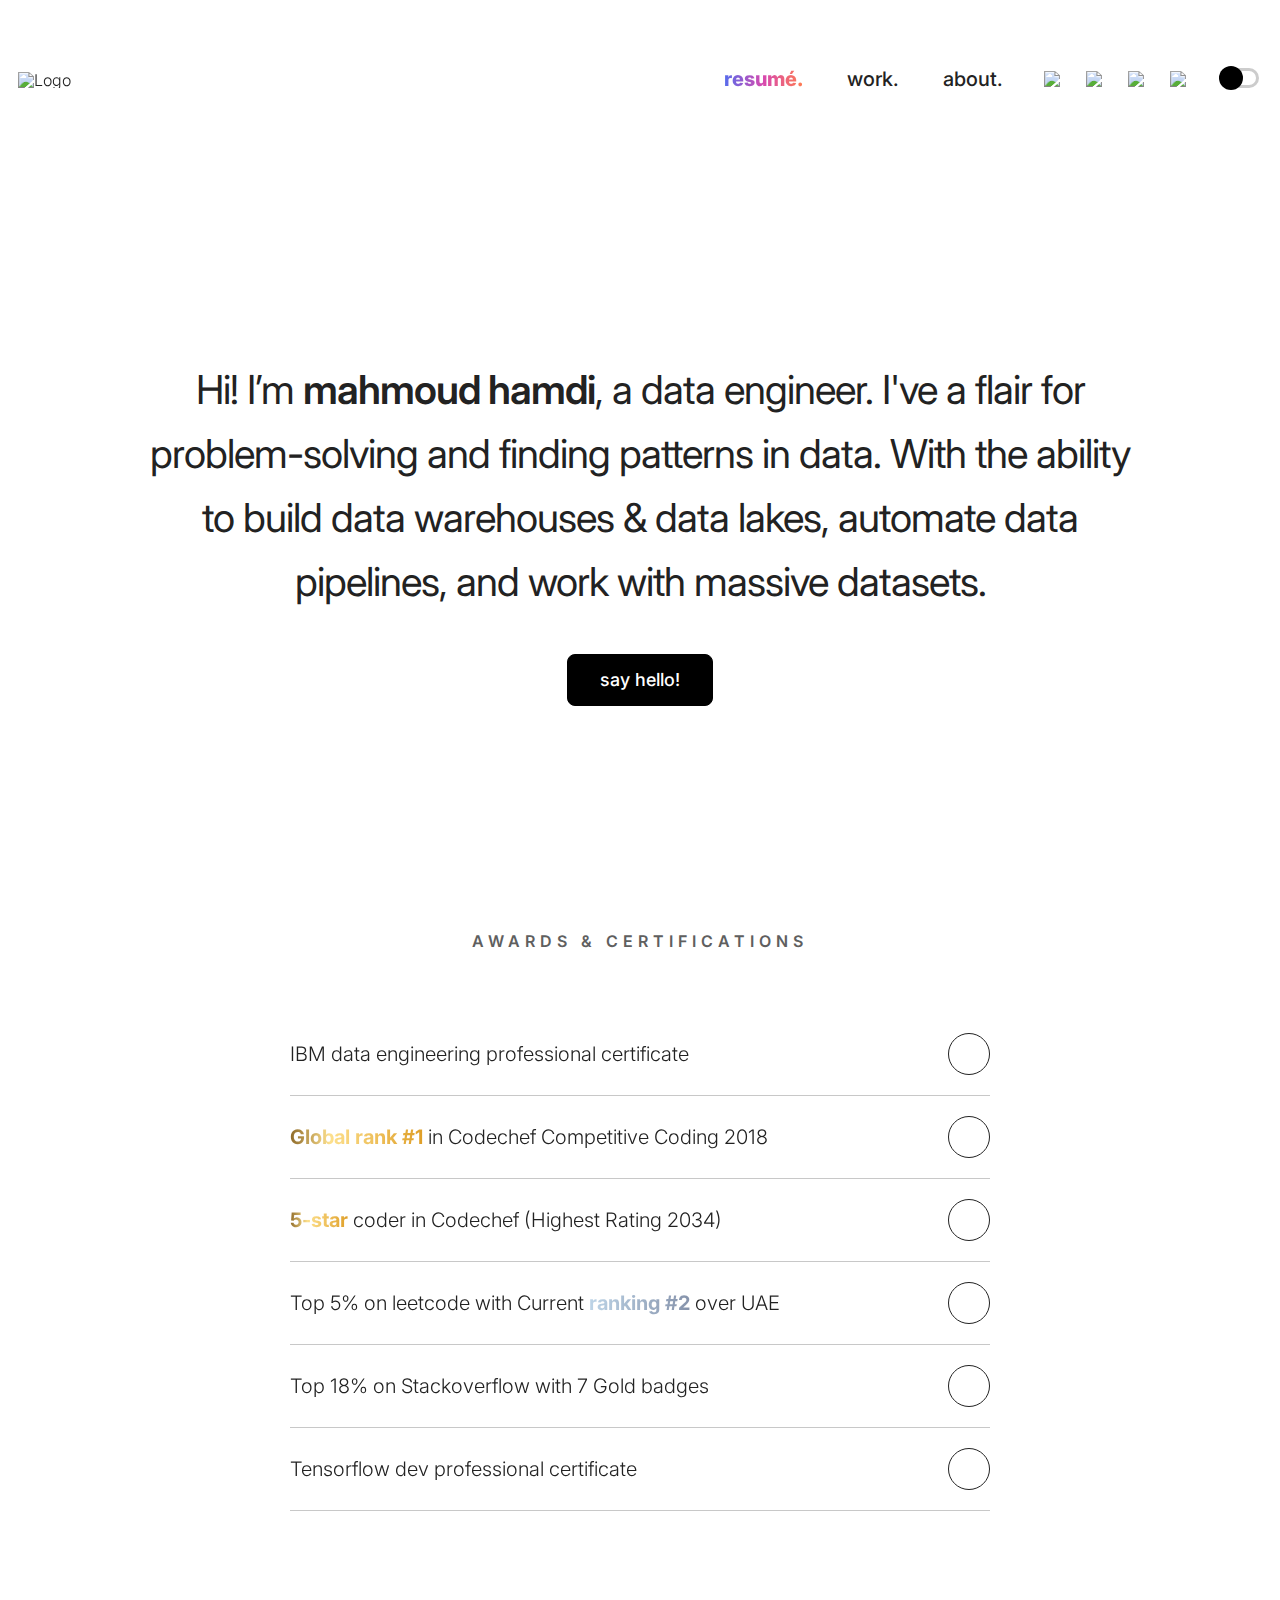
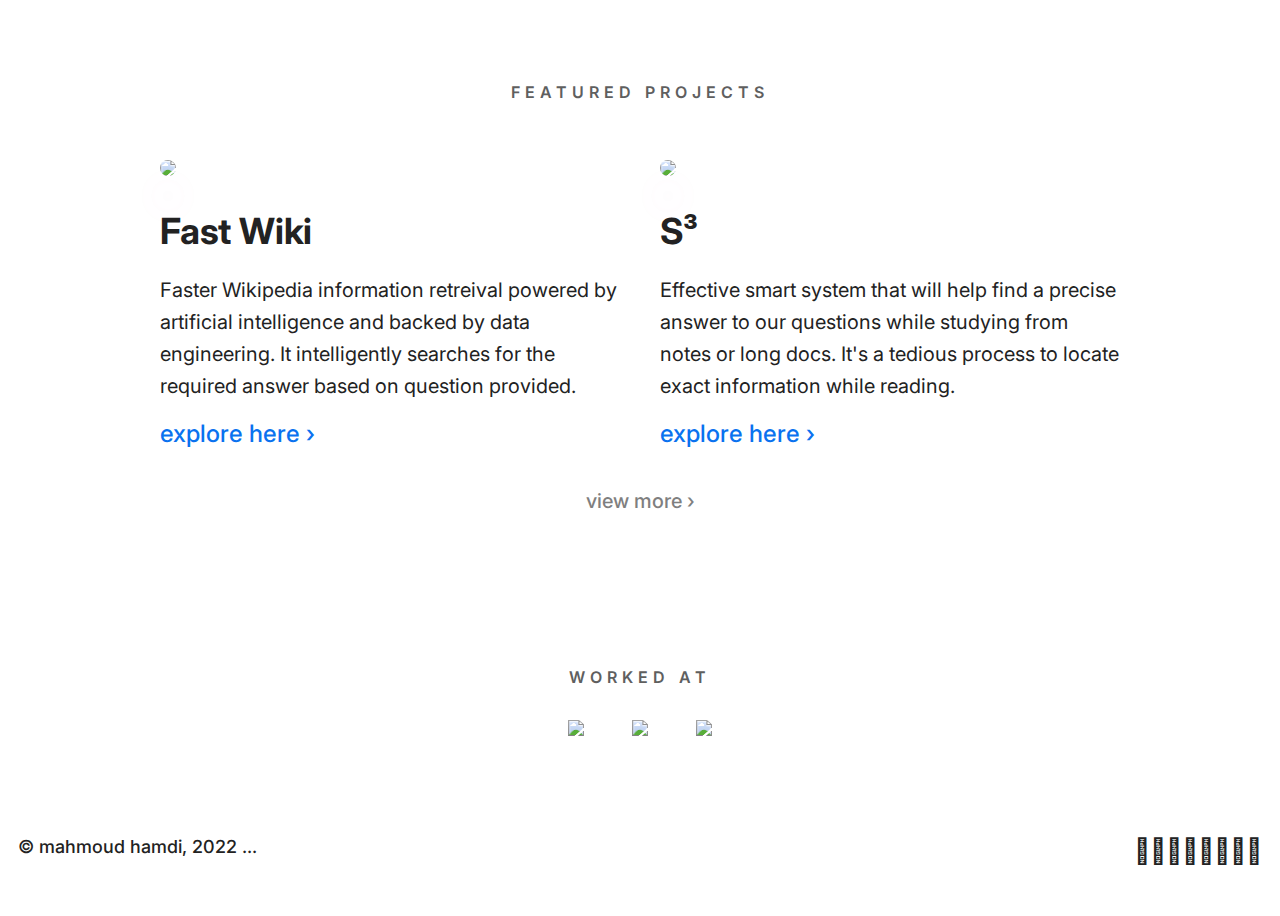
==== index.html @ ca42e35b "Update index.html" ====
<!DOCTYPE html>
<html lang="en">

<head>
  <meta charSet="utf-8">
  <meta http-equiv="x-ua-compatible" content="ie=edge">
  <meta name="viewport" content="width=device-width, initial-scale=1, shrink-to-fit=no">
  <style data-href="/styles.932ca97d5b277d917870.css" id="gatsby-global-css">
    @import url(https://fonts.googleapis.com/css2?family=Inter:wght@300;400;500;600;800;900&display=swap);

    :root {
      --emo: cubic-bezier(.4, 0, .2, 1);
      --emo-in-out: cubic-bezier(.4, 0, .2, 1);
      --emo-out: cubic-bezier(0, .2, .2, 1)
    }

    body {
      --bg: #000;
      --textNormal: hsla(0, 0%, 100%, 0.88);
      --textTitle: #fff;
      --textLink: #ff0;
      --brand: url(images/realvjy-black.png) top right/112px 21px no-repeat;
      --hr: hsla(0, 0%, 100%, 0.2);

      background-color: var(--bg);
      --image-filter: invert(1);
      --native: #fff;
      --border-alpha: hsla(0, 0, 0, 0.1)
    }

    body.dark {
      -webkit-font-smoothing: antialiased;
      --bg: #fff;
      --textNormal: #222;
      --textTitle: #222;
      --textLink: #00f;
      --brand: url(images/realvjy-white.png) top right/112px 21px no-repeat;
      --hr: rgba(0, 0, 0, 0.2);

      --image-filter: invert(0);
      --native: #000;
      --border-alpha: rgba(0, 0%, 100%, 0.1)
    }

    a,
    abbr,
    acronym,
    address,
    applet,
    article,
    aside,
    audio,
    b,
    big,
    blockquote,
    body,
    canvas,
    caption,
    center,
    cite,
    code,
    dd,
    del,
    details,
    dfn,
    div,
    dl,
    dt,
    em,
    embed,
    fieldset,
    figcaption,
    figure,
    footer,
    form,
    h1,
    h2,
    h3,
    h4,
    h5,
    h6,
    header,
    hgroup,
    html,
    i,
    iframe,
    img,
    ins,
    kbd,
    label,
    legend,
    li,
    mark,
    menu,
    nav,
    object,
    ol,
    output,
    p,
    pre,
    q,
    ruby,
    s,
    samp,
    section,
    small,
    span,
    strike,
    strong,
    sub,
    summary,
    sup,
    table,
    tbody,
    td,
    tfoot,
    th,
    thead,
    time,
    tr,
    tt,
    u,
    ul,
    var,
    video {
      margin: 0;
      padding: 0;
      border: 0;
      font-size: 100%;
      font: inherit;
      color: var(--textNormal);
      vertical-align: baseline
    }

    article,
    aside,
    details,
    figcaption,
    figure,
    footer,
    header,
    hgroup,
    menu,
    nav,
    section {
      display: block
    }

    body {
      line-height: 1
    }

    ol,
    ul {
      list-style: none
    }

    blockquote,
    q {
      quotes: none
    }

    blockquote:after,
    blockquote:before,
    q:after,
    q:before {
      content: "";
      content: none
    }

    table {
      border-collapse: collapse;
      border-spacing: 0
    }

    body,
    html {
      font-family: Inter, sans-serif;
      font-weight: 300;
      width: 100%;
      height: 100%
    }

    h1,
    h2,
    h3,
    h4,
    h5,
    h6 {
      line-height: 120%
    }

    p {
      line-height: 160%
    }

    a {
      text-decoration: none;
      transition: all .2s ease
    }

    img {
      vertical-align: middle
    }

    .gradient {
      background-size: 100%;
      background-repeat: repeat;
      display: inline-block;
      -webkit-background-clip: text;
      -webkit-text-fill-color: transparent;
      -moz-background-clip: text;
      -moz-text-fill-color: transparent
    }

    .gradient.blue {
      background-color: #566cec;
      background-image: linear-gradient(90deg, #4ab1f1, #566cec 25%, #d749af 75%, #ff7c51)
    }

    .gradient.pink {
      background-color: #d749af;
      background-image: linear-gradient(90deg, #566cec, #d749af 25%, #ff7c51 75%, #f2b14d)
    }

    .gradient.orange {
      background-color: #ff7c51;
      background-image: linear-gradient(90deg, #d749af, #ff7c51 25%, #f2b14d 75%, #6bbba6)
    }

    .gradient.yellow {
      background-color: #6bbba6;
      background-image: linear-gradient(90deg, #ff7c51, #f2b14d 25%, #6bbba6 75%, #4ab1f1)
    }

    .gradient.nft {
      background-color: #6bbba6;
      background-image: linear-gradient(90deg, #566cec, #d749af 50%, #ff7c51);
      font-weight: 800
    }

    .container {
      max-width: 1440px;
      margin: 0 auto;
      position: relative
    }

    @media (max-width:48rem) {
      .container {
        width: 100%
      }
    }

    section {
      position: relative
    }

    .animated {
      display: flex;
      align-items: center;
      justify-content: center
    }

    .animated span {
      opacity: 0;
      overflow: hidden;
      position: absolute;
      width: 100%;
      height: 100%;
      vertical-align: middle;
      text-align: center;
      left: 0;
      top: 0;
      -webkit-animation: topToBottom 8s infinite;
      animation: topToBottom 8s infinite
    }

    .animated span:nth-child(2) {
      -webkit-animation-delay: 2s;
      animation-delay: 2s
    }

    .animated span:nth-child(3) {
      -webkit-animation-delay: 4s;
      animation-delay: 4s
    }

    .animated span:nth-child(4) {
      -webkit-animation-delay: 6s;
      animation-delay: 6s
    }

    @-webkit-keyframes topToBottom {

      0%,
      20% {
        opacity: 1
      }

      20.01%,
      to {
        opacity: 0
      }
    }

    @keyframes topToBottom {

      0%,
      20% {
        opacity: 1
      }

      20.01%,
      to {
        opacity: 0
      }
    }

    .hero {
      background: url(fonts/g-bg.svg) 50% no-repeat;
      background-size: 1100px auto;
      padding-bottom: 120px
    }

    @media (max-width:30rem) {
      .hero {
        padding-bottom: 50px;
        background-size: 800px auto
      }
    }

    .hero .hero-wrap {
      text-align: center;
      padding: 24px
    }

    .hero .hero-wrap .tagline {
      position: relative;
      display: block;
      height: 200px
    }

    @media (max-width:30rem) {
      .hero .hero-wrap .tagline {
        height: 120px
      }
    }

    .hero .hero-wrap .tagline .title {
      font-size: 140px;
      display: block;
      height: auto;
      position: relative;
      font-weight: 800;
      height: 100%;
      line-height: 200px;
      letter-spacing: -4px
    }

    @media (max-width:30rem) {
      .hero .hero-wrap .tagline .title {
        font-size: 54px;
        letter-spacing: -2px;
        line-height: 120px
      }
    }

    .hero .hero-wrap .short-info p {
      font-size: 40px;
      max-width: 1000px;
      margin: 0 auto;
      letter-spacing: -1px;
      line-height: 160%;
      font-weight: 400
    }

    @media (max-width:30rem) {
      .hero .hero-wrap .short-info p {
        font-size: 20px;
        letter-spacing: -.5px
      }
    }

    .hero .hero-wrap .short-info p a {
      font-weight: 600
    }

    .hero .hero-wrap .short-info p a:hover {
      opacity: .8
    }

    .header_section {
      padding-top: 24px
    }

    .header_section nav {
      display: flex;
      justify-content: space-between;
      padding: 40px 18px;
      align-items: center
    }

    @media (max-width:30rem) {
      .header_section nav {
        justify-content: center;
        flex-wrap: wrap;
        padding: 20px 18px
      }
    }

    .header_section nav .brand {
      padding: 6px 0
    }

    .header_section nav .brand path.col-native {
      transition: 1s;
      fill: var(--native)
    }

    .header_section nav .brand svg {
      transition: all .25s cubic-bezier(.02, .01, .47, 1);
      height: 22px;
      width: auto;
      fill: var(--native)
    }

    .header_section nav .brand svg use {
      transition: 3s;
      opacity: 0
    }

    .header_section nav .brand svg:hover use {
      opacity: 1
    }

    .header_section nav .brand svg .native-logo path {
      fill: var(--native)
    }

    .header_section nav .brand svg .native-logo:hover {
      opacity: 0
    }

    .header_section nav .brand svg .gradient-logo {
      transition: all .25s cubic-bezier(.02, .01, .47, 1);
      opacity: 0
    }

    .header_section nav .brand svg .gradient-logo:hover {
      opacity: 1
    }

    .header_section nav .brand img {
      height: 22px;
      -webkit-filter: var(--image-filter);
      filter: var(--image-filter);
      transition: all .25s cubic-bezier(.02, .01, .47, 1)
    }

    .header_section nav .brand:hover {
      opacity: .9
    }

    .header_section nav .menu {
      display: flex;
      justify-content: space-between;
      vertical-align: middle;
      align-items: center
    }

    @media (max-width:30rem) {
      .header_section nav .menu {
        justify-content: center;
        flex-wrap: nowrap;
        margin-top: 20px
      }
    }

    .header_section nav .menu ul {
      padding: 0;
      font-size: 0;
      display: flex;
      justify-content: center
    }

    .header_section nav .menu ul>li {
      display: list-item;
      font-weight: 500
    }

    .header_section nav .menu ul>li a {
      display: block
    }

    .header_section nav .menu ul>li.active {
      font-weight: 700
    }

    .header_section nav .menu .menu-links {
      overflow: hidden
    }

    .header_section nav .menu .menu-links li {
      font-size: 20px;
      line-height: normal;
      margin: 0 22px
    }

    @media (max-width:30rem) {
      .header_section nav .menu .menu-links li {
        margin: 0 12px
      }
    }

    .header_section nav .menu .menu-links li a {
      line-height: normal
    }

    .header_section nav .menu .menu-links li a:hover {
      opacity: .7
    }

    @media (max-width:30rem) {
      .header_section nav .menu .menu-social {
        position: fixed;
        bottom: 0;
        z-index: 1111;
        background: var(--bg);
        width: 100%;
        padding: 16px;
        margin-top: 20px;
        box-shadow: 0 24px 48px rgba(0, 0, 0, .18)
      }
    }

    .header_section nav .menu .menu-social li a {
      line-height: 0;
      margin-left: 12px;
      padding: 7px;
      opacity: 1
    }

    @media (max-width:30rem) {
      .header_section nav .menu .menu-social li a {
        padding: 12px
      }
    }

    .header_section nav .menu .menu-social li a img {
      height: 18px;
      -webkit-filter: var(--image-filter);
      filter: var(--image-filter)
    }

    .header_section nav .menu .menu-social li a:hover {
      opacity: .7
    }

    .intro-image {
      position: absolute;
      bottom: 0;
      right: 0;
      width: 50%;
      overflow: hidden;
      z-index: -1
    }

    .intro-image img {
      width: 100%
    }

    .btns {
      margin-top: 40px
    }

    .btns.h-btns {
      display: flex
    }

    .btns .btn {
      display: inline-block;
      padding: 16px 32px;
      font-family: Inter, sans-serif;
      font-weight: 500;
      font-size: 18px;
      color: var(--bg);
      background: var(--native);
      border: 1px solid #000;
      border-radius: 8px
    }

    .btns .btn:hover {
      background: #fff;
      color: #000
    }

    @media (max-width:30rem) {
      .btns.h-btns {
        flex-direction: column;
        margin-top: 30px
      }

      .btns.h-btns .btn {
        width: -webkit-fit-content;
        width: -moz-fit-content;
        width: fit-content;
        margin-bottom: 20px
      }
    }

    .general,
    .nfts,
    .story {
      margin-bottom: 100px
    }

    .work .work-wrap {
      display: flex;
      flex-flow: wrap;
      align-items: center
    }

    .work .work-wrap .perm-box {
      max-width: 700px;
      margin: 0 auto
    }

    .work .work-wrap .perm-box .perm {
      padding: 20px 48px;
      margin-top: 50px
    }

    .work .work-wrap .perm-box .perm h1 {
      font-size: 36px;
      font-weight: 600;
      font-family: Inter, sans-serif;
      line-height: 130%;
      transition-timing-function: cubic-bezier(.4, 0, .2, 1);
      transition-property: color;
      transition-duration: .5s
    }

    @media (max-width:30rem) {
      .work .work-wrap .perm-box .perm h1 {
        font-size: 24px
      }
    }

    .work .work-wrap .perm-box .perm p {
      font-size: 20px;
      line-height: 150%;
      margin-top: 16px;
      margin-bottom: 12px;
      transition-timing-function: cubic-bezier(.4, 0, .2, 1);
      transition-property: -webkit-transform;
      transition-property: transform;
      transition-property: transform, -webkit-transform;
      transition-duration: .5s
    }

    @media (max-width:30rem) {
      .work .work-wrap .perm-box .perm p {
        font-size: 16px
      }
    }

    .work .work-wrap .story-box {
      max-width: 700px;
      margin: 0 auto
    }

    .work .work-wrap .story-box .story-title .article {
      display: block;
      padding: 48px;
      margin-bottom: 10px;
      border: 1px solid transparent;
      transition-timing-function: cubic-bezier(.4, 0, .2, 1);
      transition-property: border;
      transition-duration: .5s
    }

    @media (max-width:30rem) {
      .work .work-wrap .story-box .story-title .article {
        padding: 36px
      }
    }

    .work .work-wrap .story-box .story-title .article h1 {
      font-size: 36px;
      font-weight: 600;
      font-family: Inter, sans-serif;
      line-height: 130%;
      transition-timing-function: cubic-bezier(.4, 0, .2, 1);
      transition-property: color;
      transition-duration: .5s
    }

    @media (max-width:30rem) {
      .work .work-wrap .story-box .story-title .article h1 {
        font-size: 24px
      }
    }

    .work .work-wrap .story-box .story-title .article p {
      font-size: 20px;
      line-height: 150%;
      margin-top: 16px;
      margin-bottom: 12px;
      transition-timing-function: cubic-bezier(.4, 0, .2, 1);
      transition-property: -webkit-transform;
      transition-property: transform;
      transition-property: transform, -webkit-transform;
      transition-duration: .5s
    }

    @media (max-width:30rem) {
      .work .work-wrap .story-box .story-title .article p {
        font-size: 16px
      }
    }

    .work .work-wrap .story-box .story-title .article .meta {
      display: flex;
      flex-direction: row
    }

    .work .work-wrap .story-box .story-title .article .meta h4 {
      color: rgba(0, 0, 0, .3);
      font-size: 16px;
      font-weight: 400
    }

    @media (max-width:30rem) {
      .work .work-wrap .story-box .story-title .article .meta h4 {
        font-size: 12px
      }
    }

    .work .work-wrap .story-box .story-title .article:hover {
      background: var(--bg);
      border: 1px solid var(--border-alpha)
    }

    .work .work-wrap .story-box .story-title .article:hover h1 {
      color: #0a72ef
    }

    .work .work-wrap .work-box {
      width: 33.33%
    }

    @media (max-width:30rem) {
      .work .work-wrap .work-box {
        width: 100%
      }
    }

    .work .work-wrap .work-box .work-title {
      padding: 24px 18px
    }

    .work .work-wrap .work-box .work-title .thumb {
      display: block;
      position: relative;
      transition: all .3s var(--emo-in-out) !important
    }

    .work .work-wrap .work-box .work-title .thumb img {
      width: 100%;
      border-radius: 24px
    }

    .work .work-wrap .work-box .work-title .thumb .work-sum {
      position: absolute;
      top: 0;
      right: 0;
      height: 100%;
      width: 100%;
      display: flex;
      justify-content: center;
      flex-direction: column
    }

    .work .work-wrap .work-box .work-title .thumb .work-sum .txt {
      padding: 0 12px;
      text-align: center;
      line-height: 110px;
      opacity: 0;
      transition: all .3s var(--emo-in-out) !important
    }

    .work .work-wrap .work-box .work-title .thumb .work-sum .txt h3 {
      font-size: 28px;
      color: #fff;
      font-weight: 500;
      margin-bottom: 5px;
      font-family: Inter, sans-serif;
      letter-spacing: -1px
    }

    .work .work-wrap .work-box .work-title .thumb .work-sum .txt h4 {
      font-weight: 300;
      color: #fff;
      font-size: 22px;
      margin-top: 5px
    }

    .work .work-wrap .work-box .work-title .thumb .work-sum .txt span {
      color: #fff
    }

    .work .work-wrap .work-box .work-title .thumb:hover {
      -webkit-transform: scale3d(1.06, 1.06, 1.06);
      transform: scale3d(1.06, 1.06, 1.06);
      z-index: 1000;
      position: relative;
      background: none
    }

    .work .work-wrap .work-box .work-title .thumb:hover img {
      -webkit-filter: brightness(.4);
      filter: brightness(.4);
      box-shadow: 0 32px 64px rgba(0, 0, 0, .3)
    }

    .work .work-wrap .work-box .work-title .thumb:hover .txt {
      line-height: 130%;
      opacity: 1
    }

    .section-info {
      padding: 18px;
      text-align: center;
      margin-bottom: 60px
    }

    @media (max-width:30rem) {
      .section-info {
        margin-bottom: 20px
      }
    }

    .section-info h1 {
      font-family: Inter, sans-serif;
      font-weight: 800;
      font-size: 100px;
      letter-spacing: -5px;
      margin-bottom: 20px;
      margin-top: 100px
    }

    @media (max-width:30rem) {
      .section-info h1 {
        font-size: 48px;
        margin-top: 30px;
        letter-spacing: -1px
      }
    }

    .section-info p {
      font-size: 28px;
      line-height: 160%;
      max-width: 800px;
      font-weight: 400;
      letter-spacing: -.5px;
      margin: 24px auto 0
    }

    @media (max-width:30rem) {
      .section-info p {
        font-size: 20px
      }
    }

    .footer-wrap {
      padding: 50px 18px;
      display: flex;
      justify-content: space-between
    }

    .footer-wrap .credit h4 {
      font-weight: 500;
      font-size: 18px
    }

    .footer-wrap .quote h4 {
      font-weight: 700;
      font-size: 25px;
    }

    @media (max-width:30rem) {
      .footer-wrap {
        justify-content: center;
        flex-wrap: wrap;
        flex-direction: column;
        text-align: center
      }

      .footer-wrap .credit {
        margin-bottom: 20px
      }
    }

    .story-sub {
      max-width: 700px;
      margin: 30px auto
    }

    .story-sub .see-all {
      padding: 10px 48px 48px;
      text-align: center;
      justify-content: center;
      margin: 0
    }

    .story-sub .see-all .btn {
      margin: 0
    }

    .story-sub .form {
      padding: 48px;
      border: 1px solid var(--border-alpha);
      box-shadow: 0 24px 48px rgba(0, 0, 0, .1);
      border-radius: 24px
    }

    .story-sub .form .newsletter {
      display: flex;
      flex-direction: row;
      margin-top: 30px
    }

    @media (max-width:30rem) {
      .story-sub .form .newsletter {
        flex-direction: column
      }
    }

    .story-sub .form .newsletter .mc-field-group {
      width: 70%
    }

    @media (max-width:30rem) {
      .story-sub .form .newsletter .mc-field-group {
        width: 100%
      }
    }

    .story-sub .form .newsletter .mc-field-group .inputbox {
      width: 100%;
      display: flex
    }

    .story-sub .form .newsletter .mc-field-group .inputbox .email {
      padding: 16px 24px;
      border-top-left-radius: 12px;
      border-bottom-left-radius: 12px;
      font-family: Inter, sans-serif;
      font-weight: 400;
      font-size: 20px;
      border: 1px solid #ccc;
      resize: vertical;
      color: #000;
      width: 100%;
      flex-grow: 1;
      -webkit-appearance: none;
      appearance: none
    }

    .story-sub .form .newsletter .sub-action {
      display: block;
      width: 30%
    }

    @media (max-width:30rem) {
      .story-sub .form .newsletter .sub-action {
        width: 100%
      }
    }

    .story-sub .form .newsletter .sub-action .sub-button {
      padding: 16px 24px;
      font-family: Inter, sans-serif;
      font-weight: 400;
      border-top-right-radius: 12px;
      border-bottom-right-radius: 12px;
      font-size: 20px;
      width: 100%;
      background-color: var(--native);
      color: var(--bg);
      border: 1px solid var(--native);
      -webkit-appearance: none;
      appearance: none;
      cursor: pointer
    }

    @media (max-width:30rem) {
      .story-sub .form .newsletter .sub-action .sub-button {
        margin-top: 20px
      }
    }

    .story-sub .form h1 {
      font-size: 40px;
      font-weight: 700;
      font-family: Inter, sans-serif;
      line-height: 130%;
      letter-spacing: -2px;
      transition-timing-function: cubic-bezier(.4, 0, .2, 1);
      transition-property: color;
      transition-duration: .5s
    }

    @media (max-width:30rem) {
      .story-sub .form h1 {
        font-size: 32px
      }
    }

    .story-sub .form p {
      font-size: 22px;
      line-height: 150%;
      margin-top: 10px
    }

    @media (max-width:30rem) {
      .story-sub .form p {
        font-size: 18px
      }
    }

    .blue-link {
      font-weight: 600
    }

    .blue-link:hover {
      background: transparent;
      color: #0a72ef
    }

    .normal-link,
    strong {
      font-weight: 600
    }

    .social-profile {
      margin-top: 20px;
      margin-bottom: 40px
    }

    .social-profile .contact-social {
      display: flex;
      justify-content: space-between
    }

    @media (max-width:30rem) {
      .social-profile .contact-social {
        flex-wrap: wrap;
        justify-content: center
      }
    }

    .social-profile .contact-social>li {
      display: inline-flex;
      margin-top: 10px
    }

    .social-profile .contact-social>li a {
      display: block;
      padding: 10px
    }

    .social-profile .contact-social>li a img {
      width: 30px;
      transition: all .25s cubic-bezier(.02, .01, .47, 1);
      -webkit-filter: var(--image-filter);
      filter: var(--image-filter)
    }

    @media (max-width:30rem) {
      .social-profile .contact-social>li a img {
        width: 24px
      }
    }

    .social-profile .contact-social>li a:hover {
      opacity: .8
    }

    main {
      min-height: 100vh;
      display: flex;
      flex-direction: column;
      position: relative
    }

    .error-box {
      padding: 18px;
      text-align: center
    }

    .error-box h1 {
      font-size: 54px;
      font-family: Inter, sans-serif;
      margin: 24px
    }

    @media (max-width:30rem) {
      .error-box h1 {
        font-size: 40px
      }
    }

    .error-box h1 p {
      line-height: 160%
    }

    .error-box img {
      width: 100%
    }

    .contact-box {
      margin: 0 auto
    }

    .cover-img {
      width: 100%
    }

    .general .general-wrap .other-work {
      padding-top: 48px;
      text-align: center;
      margin-top: 100px
    }

    .general .general-wrap .other-work ul {
      display: flex;
      justify-content: center;
      margin-top: 24px
    }

    @media (max-width:30rem) {
      .general .general-wrap .other-work ul {
        flex-direction: column
      }
    }

    .general .general-wrap .other-work ul>li {
      flex-direction: row;
      margin: 12px;
      font-size: 24px;
      font-weight: 600
    }

    .general .general-wrap .other-work h1 {
      font-size: 18px;
      font-weight: 500
    }

    .general .general-wrap .text-box {
      max-width: 700px;
      margin: 0 auto
    }

    .general .general-wrap .text-box .text {
      padding: 20px 48px
    }

    .general .general-wrap .text-box .text h3 {
      font-size: 22px;
      margin-top: 32px;
      margin-bottom: 18px
    }

    .general .general-wrap .text-box .text p {
      font-size: 20px;
      line-height: 170%;
      margin-bottom: 24px
    }

    .general .general-wrap .text-box .text p a {
      font-weight: 600
    }

    .general .general-wrap .text-box .text ul li {
      padding: 4px 0
    }

    .general .general-wrap .text-box .text ul li a {
      line-height: 150%;
      font-weight: 600;
      background: none;
      font-size: 22px
    }

    .general .general-wrap .text-box .text ul li a img {
      margin-right: 8px;
      height: 20px;
      width: 20px;
      vertical-align: middle;
      -webkit-filter: var(--image-filter);
      filter: var(--image-filter)
    }

    .general .general-wrap .text-box .text ul li a:hover {
      color: #0a72ef
    }

    .general .general-wrap .screen-wrap {
      margin-bottom: 48px
    }

    .general .general-wrap .screen-wrap img {
      width: 100%;
      border-radius: 20px;
      box-shadow: 0 24px 48px rgba(0, 0, 0, .18)
    }

    .general .general-wrap .screen-wrap .caption-text {
      max-width: 700px;
      margin: 100px auto 0
    }

    .general .general-wrap .screen-wrap .caption-text h4 {
      font-size: 24px;
      padding: 20px 48px
    }

    .general .general-wrap .screen-wrap .screens {
      display: flex;
      flex-flow: wrap;
      align-items: center;
      justify-content: center
    }

    .general .general-wrap .screen-wrap .screens .screen-full {
      padding: 20px
    }

    .general .general-wrap .screen-wrap .screens .screen-box {
      width: 25%
    }

    @media (max-width:30rem) {
      .general .general-wrap .screen-wrap .screens .screen-box {
        width: 100%
      }
    }

    .general .general-wrap .screen-wrap .screens .screen-box .mock {
      padding: 20px
    }

    .featured,
    .worked {
      display: flex;
      align-items: center;
      max-width: 1000px;
      position: relative;
      margin: 50px auto
    }

    @media (max-width:30rem) {

      .featured,
      .worked {
        margin-top: 24px
      }
    }

    .featured h4,
    .worked h4 {
      font-size: 16px;
      text-transform: uppercase;
      letter-spacing: 5px;
      font-weight: 600;
      margin-top: 32px;
      margin-bottom: 32px;
      text-align: center;
      color: #5f5f5f
    }

    @media (max-width:30rem) {

      .featured h4,
      .worked h4 {
        font-size: 14px;
        margin-bottom: 20px
      }
    }

    .featured .companies h3,
    .worked .companies h3 {
      position: absolute;
      font-size: 32px;
      font-weight: 900;
      z-index: 1;
      left: 50%;
      letter-spacing: -.5px;
      -webkit-transform: translate(-50%, 5px) scale(.95);
      transform: translate(-50%, 5px) scale(.95);
      opacity: 0;
      transition: .7s cubic-bezier(.19, 1, .22, 1);
      line-height: 130%
    }

    .featured .companies ul,
    .worked .companies ul {
      display: flex;
      flex-wrap: wrap;
      align-items: center;
      flex-direction: row;
      transition: all .25s cubic-bezier(.02, .01, .47, 1)
    }

    @media (max-width:30rem) {

      .featured .companies ul,
      .worked .companies ul {
        flex-direction: column
      }
    }

    .featured .companies ul li,
    .worked .companies ul li {
      display: block
    }

    @media (max-width:30rem) {

      .featured .companies ul li,
      .worked .companies ul li {
        margin-bottom: 20px
      }
    }

    .featured .companies ul li img,
    .worked .companies ul li img {
      height: 50px;
      margin-left: 24px;
      margin-right: 24px;
      -webkit-filter: var(--image-filter);
      filter: var(--image-filter)
    }

    @media (max-width:30rem) {

      .featured .companies ul li img,
      .worked .companies ul li img {
        height: 28px
      }
    }

    .featured .companies:hover h3,
    .worked .companies:hover h3 {
      opacity: 1;
      -webkit-transform: translate(-50%, 5px) scale(1);
      transform: translate(-50%, 5px) scale(1)
    }

    .featured .companies:hover ul,
    .worked .companies:hover ul {
      -webkit-transform: scale(.95);
      transform: scale(.95);
      opacity: .5;
      -webkit-filter: blur(15px);
      filter: blur(15px)
    }

    .featured .projects,
    .worked .projects {
      display: flex;
      flex-wrap: wrap
    }

    .featured .projects .project-box,
    .worked .projects .project-box {
      width: 50%;
      flex-direction: column
    }

    @media (max-width:30rem) {

      .featured .projects .project-box,
      .worked .projects .project-box {
        width: 100%
      }
    }

    .featured .projects .project-box .p-wrap,
    .worked .projects .project-box .p-wrap {
      padding: 20px;
      position: relative
    }

    .featured .projects .project-box .p-wrap .new-tag,
    .worked .projects .project-box .p-wrap .new-tag {
      position: absolute;
      top: 40px;
      left: 8px;
      background-color: #566cec;
      background-image: linear-gradient(90deg, #4ab1f1, #566cec 25%, #d749af 75%, #ff7c51);
      color: #fff;
      font-size: 20px;
      font-weight: 700;
      padding: 8px;
      letter-spacing: 4px;
      border-radius: 0 8px 8px 0
    }

    .featured .projects .project-box .p-wrap img,
    .worked .projects .project-box .p-wrap img {
      width: 100%;
      position: relative;
      border-radius: 24px
    }

    .featured .projects .project-box .p-wrap img.bloo,
    .worked .projects .project-box .p-wrap img.bloo {
      box-shadow: 0 28px 32px rgba(125, 216, 255, .3)
    }

    .featured .projects .project-box .p-wrap img.bloo:hover,
    .worked .projects .project-box .p-wrap img.bloo:hover {
      box-shadow: 0 32px 50px rgba(125, 216, 255, .3)
    }

    .featured .projects .project-box .p-wrap img.tdicons,
    .worked .projects .project-box .p-wrap img.tdicons {
      box-shadow: 0 28px 32px rgba(243, 104, 229, .1)
    }

    .featured .projects .project-box .p-wrap img.tdicons:hover,
    .worked .projects .project-box .p-wrap img.tdicons:hover {
      box-shadow: 0 32px 50px rgba(243, 104, 229, .3)
    }

    .featured .projects .project-box .p-wrap img.allura,
    .worked .projects .project-box .p-wrap img.allura {
      box-shadow: 0 28px 32px rgba(54, 21, 246, .3)
    }

    .featured .projects .project-box .p-wrap img.allura:hover,
    .worked .projects .project-box .p-wrap img.allura:hover {
      box-shadow: 0 32px 50px rgba(54, 21, 246, .3)
    }

    .featured .projects .project-box .p-wrap img.illlus,
    .worked .projects .project-box .p-wrap img.illlus {
      box-shadow: 0 28px 32px rgba(242, 201, 86, .3)
    }

    .featured .projects .project-box .p-wrap img.illlus:hover,
    .worked .projects .project-box .p-wrap img.illlus:hover {
      box-shadow: 0 32px 50px rgba(242, 201, 86, .3)
    }

    .featured .projects .project-box .p-wrap h3,
    .worked .projects .project-box .p-wrap h3 {
      margin-top: 32px;
      font-size: 36px;
      font-weight: 700;
      letter-spacing: -.2px
    }

    .featured .projects .project-box .p-wrap p,
    .worked .projects .project-box .p-wrap p {
      margin-top: 20px;
      font-size: 20px;
      font-weight: 400;
      margin-bottom: 20px
    }

    .featured .projects .project-box .p-wrap a,
    .worked .projects .project-box .p-wrap a {
      margin-top: 40px;
      font-size: 24px;
      font-weight: 500;
      color: #0a72ef
    }

    .featured .projects .project-box .p-wrap a:hover,
    .worked .projects .project-box .p-wrap a:hover {
      opacity: .7
    }

    .announce-wrapper .an-details {
      text-align: center;
      padding: 8px 18px
    }

    .announce-wrapper .an-details p {
      color: #fff;
      font-size: 18px;
      line-height: 150%;
      font-weight: 400
    }

    .announce-wrapper .an-details p a {
      color: #fff;
      text-decoration: none
    }

    .announce-wrapper .an-details p a strong {
      font-weight: 600
    }

    .announce-wrapper .an-details p img {
      height: 58px;
      vertical-align: middle
    }

    @media (max-width:30rem) {
      .announce-wrapper .an-details p img {
        display: block;
        margin: 0 auto
      }
    }

    .announce-wrapper.designletter {
      background: #0d38ce
    }

    .announce-wrapper.designletter img {
      height: 22px !important;
      vertical-align: middle
    }

    .announce-wrapper.designletter a:hover {
      background: none
    }

    .announce-wrapper.designletter span {
      color: #fff
    }

    @media (max-width:30rem) {
      .announce-wrapper.designletter span {
        display: none
      }
    }

    .announce-wrapper.ph {
      background: #da552f
    }

    .mode-toggle {
      margin-left: 24px
    }

    @media (max-width:30rem) {
      .mode-toggle {
        margin-left: 12px
      }
    }

    .mode-toggle input[type=checkbox] {
      width: 38px;
      height: 20px;
      background-color: #fff;
      -webkit-appearance: none;
      border-radius: 24px;
      border: 3px solid rgba(0, 0, 0, .2);
      outline: none;
      position: relative;
      font-weight: bolder;
      font-size: 22px
    }

    .mode-toggle input[type=checkbox]:before {
      content: "";
      position: absolute;
      width: 24px;
      height: 24px;
      line-height: 24px;
      text-align: center;
      border-radius: 50%;
      background-color: #000;
      background-image: url(fonts/moon.svg);
      background-repeat: no-repeat;
      background-position: 50%;
      left: -5px;
      top: -5px;
      transition-duration: .5s
    }

    .mode-toggle input:checked[type=checkbox] {
      background-color: rgba(86, 108, 236, .3);
      border: 3px solid rgba(86, 108, 236, .4)
    }

    .mode-toggle input:checked[type=checkbox]:before {
      content: "";
      background-color: #566cec;
      box-shadow: 0 0 8px rgba(242, 177, 77, .8);
      left: 12px;
      transition-duration: .5s;
      color: #555
    }

    .nfts .platform-list {
      justify-content: space-between;
      vertical-align: middle;
      align-items: center;
      margin-top: 16px
    }

    .nfts .platform-list ul {
      display: inline-flex;
      flex-wrap: wrap;
      align-items: center;
      text-align: center
    }

    .nfts .platform-list ul li {
      font-size: 20px;
      font-weight: 500;
      text-align: center
    }

    @media (max-width:30rem) {
      .nfts .platform-list ul li {
        font-size: 16px
      }
    }

    .nfts .platform-list ul li a {
      padding: 16px;
      vertical-align: middle;
      opacity: .7;
      display: flex;
      flex-direction: row
    }

    @media (max-width:30rem) {
      .nfts .platform-list ul li a {
        flex-direction: column;
        font-size: 14px;
        padding: 8px;
        letter-spacing: -.3px
      }
    }

    .nfts .platform-list ul li a img {
      height: 21px;
      margin-right: 8px;
      -webkit-filter: var(--image-filter);
      filter: var(--image-filter)
    }

    @media (max-width:30rem) {
      .nfts .platform-list ul li a img {
        height: 18px
      }
    }

    .nfts .platform-list ul li a:hover {
      opacity: 1
    }

    .nfts .nft-wrap {
      display: flex;
      flex-flow: wrap;
      align-items: center
    }

    .nfts .nft-wrap .nft-box {
      width: 33.33%
    }

    @media (max-width:30rem) {
      .nfts .nft-wrap .nft-box {
        width: 100%
      }
    }

    .nfts .nft-wrap .nft-box .nft-title {
      padding: 24px 18px
    }

    .nfts .nft-wrap .nft-box .nft-title .thumb {
      display: block;
      position: relative;
      transition: all .3s var(--emo-in-out) !important
    }

    .nfts .nft-wrap .nft-box .nft-title .thumb img {
      width: 100%;
      border-radius: 24px;
      transition: all .2s ease
    }

    .nfts .nft-wrap .nft-box .nft-title .thumb img:hover {
      -webkit-filter: brightness(.85);
      filter: brightness(.85);
      box-shadow: 0 32px 64px rgba(0, 0, 0, .05)
    }

    .nfts .nft-wrap .nft-box .nft-title .thumb .nft-sum {
      height: 100%;
      width: 100%;
      display: flex;
      justify-content: center;
      flex-direction: column
    }

    .nfts .nft-wrap .nft-box .nft-title .thumb .nft-sum .txt {
      padding: 16px 0;
      transition: all .3s var(--emo-in-out) !important
    }

    .nfts .nft-wrap .nft-box .nft-title .thumb .nft-sum .txt h5 {
      font-weight: 500;
      color: var(--textNormal);
      font-size: 16px;
      line-height: 130%;
      opacity: .8
    }

    .nfts .nft-wrap .nft-box .nft-title .thumb .nft-sum .txt h5 span {
      color: rgba(95, 95, 95, .8)
    }

    .nfts .nft-wrap .nft-box .nft-title .thumb .nft-sum .txt h2 {
      font-size: 28px;
      color: var(--textNormal);
      font-weight: 800;
      font-family: Inter, sans-serif;
      letter-spacing: -1px;
      line-height: 130%;
      margin-top: 4px
    }

    .nfts .nft-wrap .nft-box .nft-title .thumb .nft-sum .txt h4 {
      font-weight: 500;
      color: var(--textNormal);
      font-size: 18px;
      margin-top: 4px;
      opacity: .8
    }

    .nfts .nft-wrap .nft-box .nft-title .thumb .nft-sum .txt h4 span {
      font-weight: 700;
      opacity: 1 !important
    }

    .nfts .nft-wrap .nft-box .nft-title .thumb:hover {
      z-index: 1000;
      position: relative;
      background: none
    }

    .promotion {
      padding: 24px 20px
    }

    .promotion a {
      transition: all .2s ease
    }

    @media (max-width:30rem) {
      .promotion a .web-promo {
        display: none
      }
    }

    .promotion a .mobile-promo {
      display: none
    }

    @media (max-width:30rem) {
      .promotion a .mobile-promo {
        display: block
      }
    }

    .promotion a img {
      width: 100%;
      border-radius: 12px
    }

    .promotion a:hover img {
      -webkit-transform: scale3d(1.01, 1.01, 1.01);
      transform: scale3d(1.01, 1.01, 1.01)
    }

    .more {
      padding: 25px;
      margin: auto;
    }

    .more a {
      margin-top: 40px;
      font-size: 20px;
      font-weight: 500;
      color: #7f7f7f
    }

    .more a:hover {
      opacity: .7
    }






    .s-center {
      display: -webkit-box;
      display: -webkit-flex;
      display: -ms-flexbox;
      display: flex;
      margin-bottom: 70px;
      -webkit-box-pack: center;
      -webkit-justify-content: center;
      -ms-flex-pack: center;
      justify-content: center;
      -webkit-box-align: center;
      -webkit-align-items: center;
      -ms-flex-align: center;
      align-items: center;
    }

    .c-700 {
      width: 100%;
      max-width: 700px;
      min-height: 50px;
    }

    .list-item-wrapper {
      display: -webkit-box;
      display: -webkit-flex;
      display: -ms-flexbox;
      display: flex;
      margin-bottom: 20px;
      -webkit-box-pack: justify;
      -webkit-justify-content: space-between;
      -ms-flex-pack: justify;
      justify-content: space-between;
      -webkit-box-align: center;
      -webkit-align-items: center;
      -ms-flex-align: center;
      align-items: center;
    }

    .list-item-header {
      font-size: 20px;
      line-height: 1.3em;
    }

    .icon-circle {
      display: -webkit-box;
      display: -webkit-flex;
      display: -ms-flexbox;
      display: flex;
      width: 40px;
      height: 40px;
      -webkit-box-pack: center;
      -webkit-justify-content: center;
      -ms-flex-pack: center;
      justify-content: center;
      -webkit-box-align: center;
      -webkit-align-items: center;
      -ms-flex-align: center;
      align-items: center;
      border-style: solid;
      border-width: 1px;
      border-color: var(--textNormal);
      border-radius: 50%;
    }

    .icon {
      width: 20px;
      -webkit-transform: rotate(45deg);
      -ms-transform: rotate(45deg);
      transform: rotate(45deg);
      -webkit-filter: var(--image-filter);
      filter: var(--image-filter)
    }

    .list-item-outer-wrapper {
      position: static;
      display: -webkit-box;
      display: -webkit-flex;
      display: -ms-flexbox;
      display: flex;
      margin-bottom: 20px;
      -webkit-box-orient: vertical;
      -webkit-box-direction: normal;
      -webkit-flex-direction: column;
      -ms-flex-direction: column;
      flex-direction: column;
      color: var(--textNormal);
      text-decoration: none;
      cursor: pointer;
    }

    .line-small {
      position: absolute;
      left: 0%;
      top: auto;
      right: 0%;
      bottom: 0%;
      z-index: 2;
      height: 1px;
      background-color: var(--textNormal);
      opacity: 1;
    }

    .line-outer-wrapper {
      position: relative;
      overflow: hidden;
      margin-bottom: 0px;
    }

    .line-big {
      position: absolute;
      left: 0%;
      top: auto;
      right: 0%;
      bottom: 0%;
      z-index: 2;
      height: 1px;
      background-color: var(--textNormal);
      -webkit-transform: translate(-100%, 0px);
      -ms-transform: translate(-100%, 0px);
      transform: translate(-100%, 0px);
    }

    .line-low-opacity {
      height: 1px;
      background-color: var(--textNormal);
      opacity: 0.25;
    }


    @media screen and (max-width: 991px) {
      .c-700 {
        max-width: 100%;
        padding-right: 40px;
        padding-left: 40px;
      }
    }

    @media screen and (max-width: 767px) {
      .list-item-header {
        font-size: 18px;
      }

      .icon-circle {
        width: 35px;
        height: 35px;
      }
      .icon{
        width: 17px;
        -webkit-filter: var(--image-filter);
        filter: var(--image-filter)
      }
    }

    @media screen and (max-width: 479px) {
      .list-item-header {
        font-size: 11px;
      }
    #gold{
      display:inline-block;
    background: black;
    background: linear-gradient(135deg,red 50%,blue 50%);
    background-clip: text;
    -webkit-background-clip: text;
    -webkit-text-fill-color: transparent;
    }
    }
  </style>
  <meta name="generator" content="Gatsby 2.32.13">
  <link rel="alternate" type="application/rss+xml" href="/rss.xml">
  <link rel="icon" href="images/favicon-32x32.png" type="image/png">
  <link rel="manifest" href="/manifest.webmanifest" crossorigin="anonymous">
  <meta name="theme-color" content="#000000">
  <link rel="apple-touch-icon" sizes="48x48" href="images/icon-48x48.png">
  <link rel="apple-touch-icon" sizes="72x72" href="images/icon-72x72.png">
  <link rel="apple-touch-icon" sizes="96x96" href="images/icon-96x96.png">
  <link rel="apple-touch-icon" sizes="144x144" href="images/icon-144x144.png">
  <link rel="apple-touch-icon" sizes="192x192" href="images/icon-192x192.png">
  <link rel="apple-touch-icon" sizes="256x256" href="images/icon-256x256.png">
  <link rel="apple-touch-icon" sizes="384x384" href="images/icon-384x384.png">
  <link rel="apple-touch-icon" sizes="512x512" href="images/icon-512x512.png">
  <title data-react-helmet="true">hamdi jr - data engineer, problem solver, builder</title>
  <meta data-react-helmet="true" name="description"
    content="A Data Wizard | Creating Data applications | Making opensource projects | Voyaging in the Data world | Smart Search System, ask wiki, twitter sentiment analysis...">
  <meta data-react-helmet="true" name="keywords"
    content="data engineer, product designer, programmer, egyptian engineer, mahmoud hamdi, ask wiki, scrape, egyptian programmer, data engineer egypt, data team ibm egypt, Smart Search system, IBM data engineer, head of data, python, mahmoud hamdi, egyptian data engineer, develop egypt, sql, hamdi jr">
  <meta data-react-helmet="true" property="og:image" content="images/preview.jpg">
  <meta data-react-helmet="true" property="og:title" content="mahmoud hamdi - data engineer, problem solver, builder">
  <meta data-react-helmet="true" property="og:description"
    content="A Design Wizard | Creating Data applications | Making opensource projects | Voyaging in the Data world | Smart Search System, ask wiki, twitter sentiment analysis...">
  <meta data-react-helmet="true" property="og:type" content="website">
  <meta data-react-helmet="true" property="og:site_name" content="jrhamdi.com">
  <meta data-react-helmet="true" property="og:url" content="https://jrhamdi.com">
  <meta data-react-helmet="true" name="twitter:card" content="summary_large_image">
  <meta data-react-helmet="true" name="twitter:creator" content="@hamdijr">
  <meta data-react-helmet="true" name="twitter:url" content="https://jrhamdi.com">
  <meta data-react-helmet="true" name="twitter:title" content="mahmoud hamdi - data engineer, problem solver, builder">
  <meta data-react-helmet="true" name="twitter:description"
    content="A Design Wizard | Creating Data applications | Making opensource projects | Voyaging in the Data world | Smart Search System, ask wiki, twitter sentiment analysis...">
  <meta data-react-helmet="true" name="twitter:image" content="https://jrhamdi.com/preview.jpg">
  <link as="script" rel="preload" href="/js/webpack-runtime-a2f4703c00cb0678005e.js">
  <link as="script" rel="preload" href="/js/framework-68838746e931dd18eb3f.js">
  <link as="script" rel="preload" href="/js/app-96a24813cd1df723b5fd.js">
  <link as="script" rel="preload" href="/js/styles-e9d24b1846c7d6eb9685.js">
  <link as="script" rel="preload" href="/js/b3dfd518948fef8054537b950bb338a7d3128f16-3300f451fa33b194bdad.js">
  <link as="script" rel="preload" href="/js/bec2e30abb847d1c94df28828d992dc44568b41e-0d03f6ef1fc55e2f0a6e.js">
  <link as="script" rel="preload" href="/js/component---src-pages-index-js-1910c563b8fd3722e282.js">
  <link as="fetch" rel="preload" href="/page-data/index/page-data.json" crossorigin="anonymous">
  <link as="fetch" rel="preload" href="/page-data/sq/d/764694655.json" crossorigin="anonymous">
  <link as="fetch" rel="preload" href="/page-data/app-data.json" crossorigin="anonymous">
</head>

<body class="light">
  <script>
    if (localStorage.getItem("theme") === "light"){
      //document.querySelector('#dmode').checked = false;
      document.body.classList['value'] = "light";
    } else{
      //document.getElementById('dmode').click();
      //document.querySelector('#dmode').checked = true;
      document.body.classList['value'] = "light dark";
    }
  </script>
  <script>
     function modec() {
      var element = document.body;
      element.classList.toggle("dark");
      if (document.body.classList['value'] == "light dark"){
        localStorage.setItem("theme", "light dark");
      } else {
        localStorage.setItem("theme", "light");
      }
     }
  </script>
  <div id="___gatsby">
    <div style="outline:none" tabindex="-1" id="gatsby-focus-wrapper">
      <div>
        <div>
          <div class="announce-wrapper designletter"></div>
        </div>
        <main>
          <section class="header_section">
            <div class="container">
              <nav>
                <a aria-current="page" class="brand" href="/">
                  <img src="images/realvjy-white.png" alt="Logo">
                </a>
                <div class="menu">
                  <ul class="menu-links">
                    <li>
                      <a href="/nft" class="gradient nft" title="resume">resumé.</a>
                    </li>
                    <li>
                      <a href="/work" title="my work">work.</a>
                    </li>
                    <li>
                      <a href="/about" title="my contact">about.</a>
                    </li>
                  </ul>
                  <ul class="menu-social">
                    <li>
                      <a href="https://dev.to/jrhamdi" target="__blank">
                        <img src="fonts/dev.svg">
                      </a>
                    </li>
                    <li>
                      <a href="https://www.instagram.com/nothamdijr/" target="__blank">
                        <img src="fonts/insta.svg">
                      </a>
                    </li>
                    <li>
                      <a href="#" target="__blank">
                        <img src="fonts/leet.svg">
                      </a>
                    </li>
                    <li>
                      <a href="https://twitter.com/notHamdiJr" target="__blank">
                        <img src="fonts/twitter.svg">
                      </a>
                    </li>
                  </ul>
                  <div class="mode-toggle">
                    <label>
                      <input onchange="modec()" type="checkbox" id="dmode">
                    </label>
                  </div>
                </div>
              </nav>
            </div>
          </section>
          <section class="hero">
            <div class="container">
              <div class="hero-wrap">
                <div class="tagline">
                  <h1 class="title animated">
                    <span>
                      <h3 class="gradient blue">developer.</h3>
                    </span>
                    <span>
                      <h3 class="gradient pink">engineer.</h3>
                    </span>
                    <span>
                      <h3 class="gradient orange">solver.</h3>
                    </span>
                    <span>
                      <h3 class="gradient yellow">explorer.</h3>
                    </span>
                  </h1>
                </div>
                <div class="short-info">
                  <p>Hi! I’m <a href="/about">mahmoud hamdi</a>, a data engineer. I've a flair for problem-solving and
                    finding patterns in data. With the ability to build data warehouses & data lakes, automate data
                    pipelines, and work with massive datasets. </p>
                </div>
                <div class="btns">
                  <a class="btn" href="mailto:mxhmovd@gmail.com?subject=Saying Hello!!!">say hello!</a>
                </div>
              </div>
            </div>
          </section>

          <section class="featured">
            <div class="container">
              <h4>awards & certifications</h4>

            </div>
          </section>
          <div class="s-center wf-section">
            <div class="c-700"><a href="#" class="list-item-outer-wrapper w-inline-block">
                <div class="list-item-wrapper">
                  <div class="list-item-header"
                    style="transform: translate3d(0%, 0px, 0px) scale3d(1, 1, 1) rotateX(0deg) rotateY(0deg) rotateZ(0deg) skew(0deg, 0deg); transform-style: preserve-3d;">
                    IBM data engineering professional certificate</div>
                  <div class="icon-wrapper">
                    <div class="icon-circle"
                      style="transform: translate3d(0px, 0px, 0px) scale3d(1, 1, 1) rotateX(0deg) rotateY(0deg) rotateZ(0deg) skew(0deg, 0deg); transform-style: preserve-3d;">
                      <img
                        src="fonts/arrow.svg"
                        loading="lazy" alt="" class="icon"
                        style="transform: translate3d(0px, 0px, 0px) scale3d(1, 1, 1) rotateX(0deg) rotateY(0deg) rotateZ(45deg) skew(0deg, 0deg); transform-style: preserve-3d;">
                    </div>
                  </div>
                </div>
                <div class="line-outer-wrapper">
                  <div class="line-low-opacity"></div>
                  <div class="line-big"
                    style="transform: translate3d(-100%, 0px, 0px) scale3d(1, 1, 1) rotateX(0deg) rotateY(0deg) rotateZ(0deg) skew(0deg, 0deg); transform-style: preserve-3d;">
                  </div>
                </div>
              </a><a href="#" class="list-item-outer-wrapper w-inline-block">
                <div class="list-item-wrapper">
                  <div class="list-item-header"
                    style="transform: translate3d(0%, 0px, 0px) scale3d(1, 1, 1) rotateX(0deg) rotateY(0deg) rotateZ(0deg) skew(0deg, 0deg); transform-style: preserve-3d;">
                    <span style="background-image: linear-gradient( to right, #8f6B29, #FDE08D 30%, #DF9F28);color:transparent;-webkit-background-clip:text;font-weight: bold;">Global rank #1</span> in Codechef Competitive Coding 2018</div>
                  <div class="icon-wrapper">
                    <div class="icon-circle"
                      style="transform: translate3d(0px, 0px, 0px) scale3d(1, 1, 1) rotateX(0deg) rotateY(0deg) rotateZ(0deg) skew(0deg, 0deg); transform-style: preserve-3d;">
                      <img
                        src="fonts/arrow.svg"
                        loading="lazy" alt="" class="icon"
                        style="transform: translate3d(0px, 0px, 0px) scale3d(1, 1, 1) rotateX(0deg) rotateY(0deg) rotateZ(45deg) skew(0deg, 0deg); transform-style: preserve-3d;">
                    </div>
                  </div>
                </div>
                <div class="line-outer-wrapper">
                  <div class="line-big"
                    style="transform: translate3d(-100%, 0px, 0px) scale3d(1, 1, 1) rotateX(0deg) rotateY(0deg) rotateZ(0deg) skew(0deg, 0deg); transform-style: preserve-3d;">
                  </div>
                  <div class="line-low-opacity"></div>
                </div>
              </a><a href="#" class="list-item-outer-wrapper w-inline-block">
                <div class="list-item-wrapper">
                  <div class="list-item-header"
                    style="transform: translate3d(0%, 0px, 0px) scale3d(1, 1, 1) rotateX(0deg) rotateY(0deg) rotateZ(0deg) skew(0deg, 0deg); transform-style: preserve-3d;">
                    <span style="background-image: linear-gradient( to right, #8f6B29, #FDE08D 30%, #DF9F28);color:transparent;-webkit-background-clip:text;font-weight: bold;">5-star</span> coder in Codechef (Highest Rating 2034)</div>
                  <div class="icon-wrapper">
                    <div class="icon-circle"
                      style="transform: translate3d(0px, 0px, 0px) scale3d(1, 1, 1) rotateX(0deg) rotateY(0deg) rotateZ(0deg) skew(0deg, 0deg); transform-style: preserve-3d;">
                      <img
                        src="fonts/arrow.svg"
                        loading="lazy" alt="" class="icon"
                        style="transform: translate3d(0px, 0px, 0px) scale3d(1, 1, 1) rotateX(0deg) rotateY(0deg) rotateZ(45deg) skew(0deg, 0deg); transform-style: preserve-3d;">
                    </div>
                  </div>
                </div>
                <div class="line-outer-wrapper">
                  <div class="line-big"
                    style="transform: translate3d(-100%, 0px, 0px) scale3d(1, 1, 1) rotateX(0deg) rotateY(0deg) rotateZ(0deg) skew(0deg, 0deg); transform-style: preserve-3d;">
                  </div>
                  <div class="line-low-opacity"></div>
                </div>
              </a><a href="#" class="list-item-outer-wrapper w-inline-block">
                <div class="list-item-wrapper">
                  <div class="list-item-header"
                    style="transform: translate3d(0%, 0px, 0px) scale3d(1, 1, 1) rotateX(0deg) rotateY(0deg) rotateZ(0deg) skew(0deg, 0deg); transform-style: preserve-3d;">
                    Top 5% on leetcode with Current <span style="background-image: linear-gradient( to left, #8693AB, #BDD4E7);color:transparent;-webkit-background-clip:text;font-weight: bold;">ranking #2</span> over UAE</div>
                  <div class="icon-wrapper">
                    <div class="icon-circle"
                      style="transform: translate3d(0px, 0px, 0px) scale3d(1, 1, 1) rotateX(0deg) rotateY(0deg) rotateZ(0deg) skew(0deg, 0deg); transform-style: preserve-3d;">
                      <img
                        src="fonts/arrow.svg"
                        loading="lazy" alt="" class="icon"
                        style="transform: translate3d(0px, 0px, 0px) scale3d(1, 1, 1) rotateX(0deg) rotateY(0deg) rotateZ(45deg) skew(0deg, 0deg); transform-style: preserve-3d;">
                    </div>
                  </div>
                </div>
                <div class="line-outer-wrapper">
                  <div class="line-big"
                    style="transform: translate3d(-100%, 0px, 0px) scale3d(1, 1, 1) rotateX(0deg) rotateY(0deg) rotateZ(0deg) skew(0deg, 0deg); transform-style: preserve-3d;">
                  </div>
                  <div class="line-low-opacity"></div>
                </div>
              </a><a href="#" class="list-item-outer-wrapper w-inline-block">
                <div class="list-item-wrapper">
                  <div class="list-item-header"
                    style="transform: translate3d(0%, 0px, 0px) scale3d(1, 1, 1) rotateX(0deg) rotateY(0deg) rotateZ(0deg) skew(0deg, 0deg); transform-style: preserve-3d;">
                    Top 18% on Stackoverflow with 7 Gold badges</div>
                  <div class="icon-wrapper">
                    <div class="icon-circle"
                      style="transform: translate3d(0px, 0px, 0px) scale3d(1, 1, 1) rotateX(0deg) rotateY(0deg) rotateZ(0deg) skew(0deg, 0deg); transform-style: preserve-3d;">
                      <img
                        src="fonts/arrow.svg"
                        loading="lazy" alt="" class="icon"
                        style="transform: translate3d(0px, 0px, 0px) scale3d(1, 1, 1) rotateX(0deg) rotateY(0deg) rotateZ(45deg) skew(0deg, 0deg); transform-style: preserve-3d;">
                    </div>
                  </div>
                </div>
                <div class="line-outer-wrapper">
                  <div class="line-big"
                    style="transform: translate3d(-100%, 0px, 0px) scale3d(1, 1, 1) rotateX(0deg) rotateY(0deg) rotateZ(0deg) skew(0deg, 0deg); transform-style: preserve-3d;">
                  </div>
                  <div class="line-low-opacity"></div>
                </div>
              </a>
              <a href="#" class="list-item-outer-wrapper w-inline-block">
                <div class="list-item-wrapper">
                  <div class="list-item-header"
                    style="transform: translate3d(0%, 0px, 0px) scale3d(1, 1, 1) rotateX(0deg) rotateY(0deg) rotateZ(0deg) skew(0deg, 0deg); transform-style: preserve-3d;">
                    Tensorflow dev professional certificate</div>
                  <div class="icon-wrapper">
                    <div class="icon-circle"
                      style="transform: translate3d(0px, 0px, 0px) scale3d(1, 1, 1) rotateX(0deg) rotateY(0deg) rotateZ(0deg) skew(0deg, 0deg); transform-style: preserve-3d;">
                      <img
                        src="fonts/arrow.svg"
                        loading="lazy" alt="" class="icon"
                        style="transform: translate3d(0px, 0px, 0px) scale3d(1, 1, 1) rotateX(0deg) rotateY(0deg) rotateZ(45deg) skew(0deg, 0deg); transform-style: preserve-3d;">
                    </div>
                  </div>
                </div>
                <div class="line-outer-wrapper">
                  <div class="line-big"
                    style="transform: translate3d(-100%, 0px, 0px) scale3d(1, 1, 1) rotateX(0deg) rotateY(0deg) rotateZ(0deg) skew(0deg, 0deg); transform-style: preserve-3d;">
                  </div>
                  <div class="line-low-opacity"></div>
                </div>
              </a>
            </div>
          </div>
          <script
            src="https://d3e54v103j8qbb.cloudfront.net/js/jquery-3.5.1.min.dc5e7f18c8.js?site=6065a9150ed12d5e8ca111ca"
            type="text/javascript" integrity="sha256-9/aliU8dGd2tb6OSsuzixeV4y/faTqgFtohetphbbj0="
            crossorigin="anonymous"></script>
          <script src="https://assets.website-files.com/6065a9150ed12d5e8ca111ca/js/webflow.682e299b4.js"
            type="text/javascript"></script>

          <section class="featured">
            <div class="container">
              <h4>Featured Projects</h4>
              <div class="projects">
                <div class="project-box">
                  <div class="p-wrap">
                    <a href="https://twitter.com/lilfrenzgroup">
                      <img src="images/lfg-front.png" class="tdicons">
                    </a>
                    <!-- <span class="new-tag">SOON</span> -->
                    <h3>Fast Wiki</h3>
                    <p>Faster Wikipedia information retreival powered by artificial intelligence and backed by data
                      engineering. It intelligently searches for the required answer based on question provided. </p>
                    <a href="https://twitter.com/lilfrenzgroup" target="_blank">explore here ›</a>
                  </div>
                </div>
                <div class="project-box">
                  <div class="p-wrap">
                    <a href="http://3dicons.co/?ref=jrhamdi.com">
                      <img src="images/3dicons-cover-2.png" class="tdicons">
                    </a>
                    <h3>S³</h3>
                    <p>Effective smart system that will help find a precise answer to our questions while studying from
                      notes or long docs. It's a tedious process to locate exact information while reading.</p>
                    <a href="http://3dicons.co/?ref=jrhamdi.com" target="_blank">explore here ›</a>
                  </div>
                </div>
                <div class="more">
                  <a href="http://3dicons.co/?ref=jrhamdi.com" target="_blank">view more ›</a>
                </div>
                <!-- <div class="promotion">
                    <a href="https://rarible.com/realvjy">
                      <img src="images/nft-illlustrations.jpg" class="web-promo">
                      <img src="images/nft-illlustrations-mobile.jpg" class="mobile-promo">
                    </a>
                  </div> -->
              </div>
            </div>
          </section>
          <section class="worked">
            <div class="container">
              <h4>worked at</h4>
              <a href="#" class="companies">
                <h3 class="gradient pink"> and yet to come.</h3>
                <ul>
                  <li>
                    <img src="images/dileny.png">
                  </li>
                  <li>
                    <img src="images/ibm.png">
                  </li>
                  <li>
                    <img src="images/itworx.png">
                  </li>
                </ul>
              </a>
            </div>
          </section>
          <section class="footer">
            <div class="container">
              <div class="footer-wrap">
                <div class="credit">
                  <h4>© mahmoud hamdi,
                    <!-- -->2022
                    <!-- -->
                    <a href="/version/v3">...</a>
                  </h4>
                </div>
                <div class="quote">
                  <h4>𓄬𓄿𓇤𓇋𓇋𓈖𓎡𓇋</h4>
                </div>
              </div>
            </div>
          </section>
        </main>
      </div>
    </div>
    <div id="gatsby-announcer"
      style="position:absolute;top:0;width:1px;height:1px;padding:0;overflow:hidden;clip:rect(0, 0, 0, 0);white-space:nowrap;border:0"
      aria-live="assertive" aria-atomic="true"></div>
  </div>
  <script id="gatsby-script-loader">
    /*
                                                                                                                  <![CDATA[*/
    window.pagePath = "/"; /*]]>*/
  </script>
  <script id="gatsby-chunk-mapping">
    /*
                                                                                                                  <![CDATA[*/
    window.___chunkMapping = {
      "polyfill": ["/js/polyfill-62af3a93340fe88e2d38.js"],
      "app": ["/js/app-96a24813cd1df723b5fd.js"],
      "component---cache-caches-gatsby-plugin-offline-app-shell-js": ["/js/component---cache-caches-gatsby-plugin-offline-app-shell-js-241020a1cf7d0f317bbe.js"],
      "component---src-pages-404-js": ["/js/component---src-pages-404-js-6b6579b3a3da6da334e1.js"],
      "component---src-pages-about-js": ["/js/component---src-pages-about-js-e49f2cf349a31be5c34a.js"],
      "component---src-pages-eversend-js": ["/js/component---src-pages-eversend-js-94ffad96606b5d3cb01d.js"],
      "component---src-pages-index-js": ["/js/component---src-pages-index-js-1910c563b8fd3722e282.js"],
      "component---src-pages-nft-js": ["/js/component---src-pages-nft-js-28ca43198e7b41d6d96d.js"],
      "component---src-pages-story-js": ["/js/component---src-pages-story-js-376d59f7aa86a8c92b32.js"],
      "component---src-pages-sushi-js": ["/js/component---src-pages-sushi-js-be0f0a68caa6b890abfd.js"],
      "component---src-pages-work-js": ["/js/component---src-pages-work-js-780fe660b72e998b2d83.js"],
      "component---src-pages-zomato-js": ["/js/component---src-pages-zomato-js-b54a029b99961eacc7e7.js"],
      "component---src-templates-blog-post-js": ["/js/component---src-templates-blog-post-js-721558f92448b1c9dd8a.js"]
    }; /*]]>*/
  </script>
  <script src="js/polyfill-62af3a93340fe88e2d38.js" nomodule></script>
  <script src="js/component---src-pages-index-js-1910c563b8fd3722e282.js" async></script>
  <script src="js/bec2e30abb847d1c94df28828d992dc44568b41e-0d03f6ef1fc55e2f0a6e.js" async></script>
  <script src="js/b3dfd518948fef8054537b950bb338a7d3128f16-3300f451fa33b194bdad.js" async></script>
  <script src="js/styles-e9d24b1846c7d6eb9685.js" async></script>
  <script src="js/app-96a24813cd1df723b5fd.js" async></script>
  <script src="js/framework-68838746e931dd18eb3f.js" async></script>
  <script src="js/webpack-runtime-a2f4703c00cb0678005e.js" async></script>
</body>

</html>
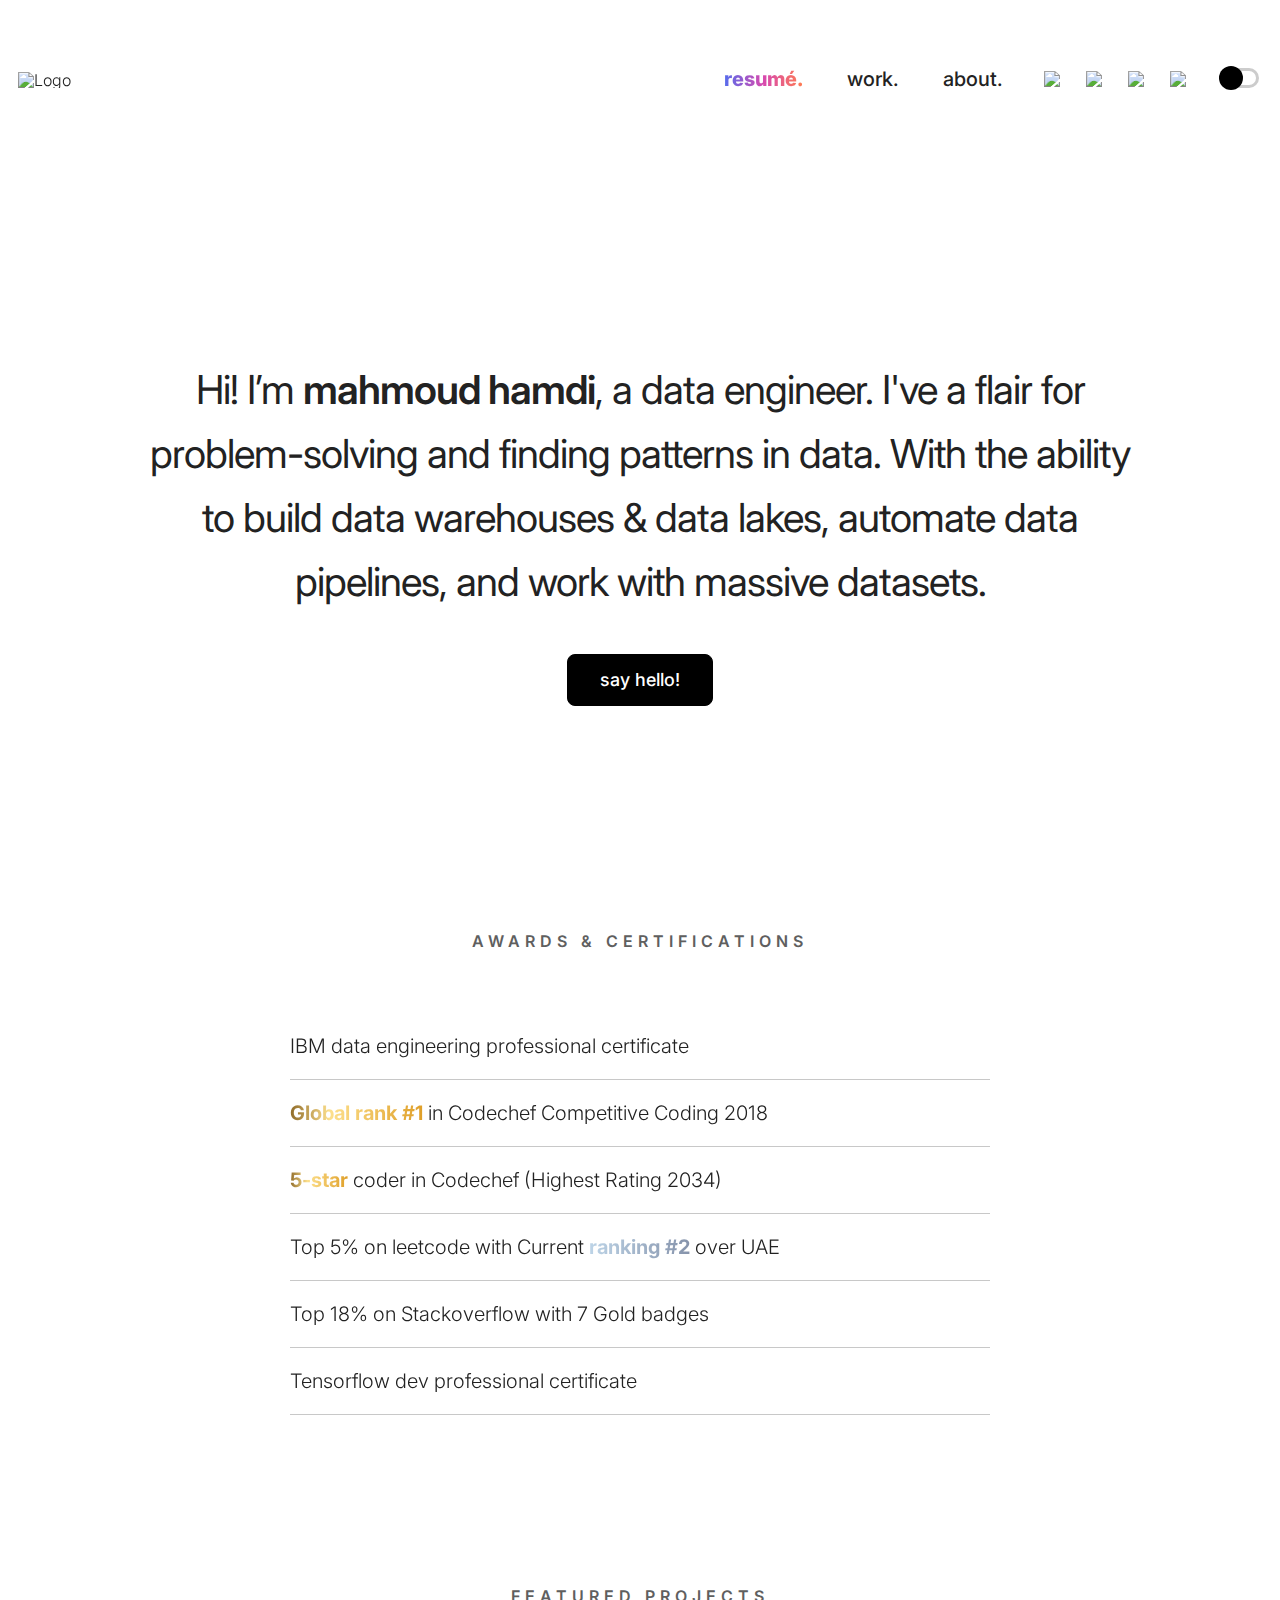
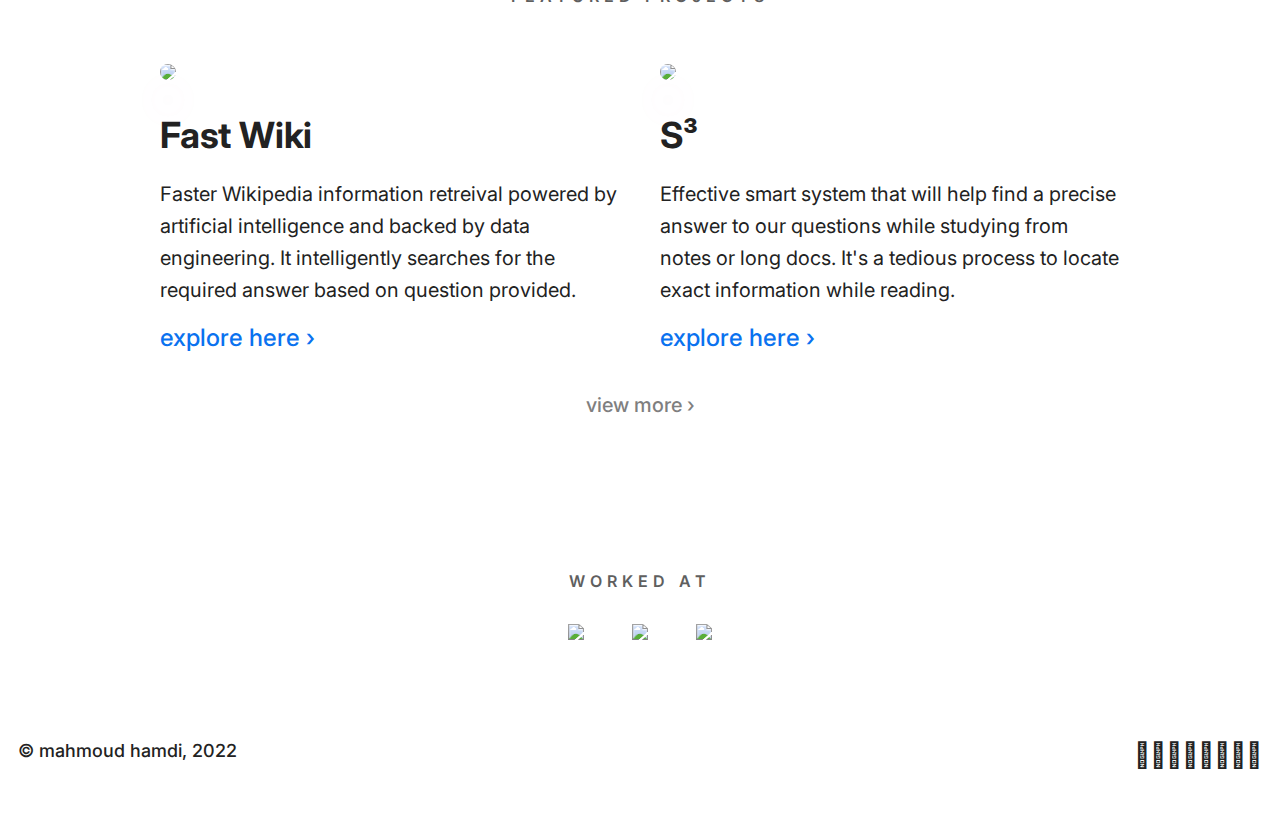
==== commit cdbdf9f4: "Update index.html" ====
--- a/index.html
+++ b/index.html
@@ -1960,7 +1960,7 @@
 
     @media screen and (max-width: 479px) {
       .list-item-header {
-        font-size: 11px;
+        font-size: 14px;
       }
     #gold{
       display:inline-block;
@@ -2003,7 +2003,8 @@
   <meta data-react-helmet="true" name="twitter:title" content="mahmoud hamdi - data engineer, problem solver, builder">
   <meta data-react-helmet="true" name="twitter:description"
     content="A Design Wizard | Creating Data applications | Making opensource projects | Voyaging in the Data world | Smart Search System, ask wiki, twitter sentiment analysis...">
-  <meta data-react-helmet="true" name="twitter:image" content="https://jrhamdi.com/preview.jpg">
+  
+    <meta data-react-helmet="true" name="twitter:image" content="https://jrhamdi.com/preview.jpg">
   <link as="script" rel="preload" href="/js/webpack-runtime-a2f4703c00cb0678005e.js">
   <link as="script" rel="preload" href="/js/framework-68838746e931dd18eb3f.js">
   <link as="script" rel="preload" href="/js/app-96a24813cd1df723b5fd.js">
@@ -2057,10 +2058,10 @@
                       <a href="/nft" class="gradient nft" title="resume">resumé.</a>
                     </li>
                     <li>
-                      <a href="/work" title="my work">work.</a>
+                      <a href="#work" title="my work">work.</a>
                     </li>
                     <li>
-                      <a href="/about" title="my contact">about.</a>
+                      <a href="about.html" title="my contact">about.</a>
                     </li>
                   </ul>
                   <ul class="menu-social">
@@ -2138,13 +2139,13 @@
                     style="transform: translate3d(0%, 0px, 0px) scale3d(1, 1, 1) rotateX(0deg) rotateY(0deg) rotateZ(0deg) skew(0deg, 0deg); transform-style: preserve-3d;">
                     IBM data engineering professional certificate</div>
                   <div class="icon-wrapper">
-                    <div class="icon-circle"
+                    <!-- <div class="icon-circle"
                       style="transform: translate3d(0px, 0px, 0px) scale3d(1, 1, 1) rotateX(0deg) rotateY(0deg) rotateZ(0deg) skew(0deg, 0deg); transform-style: preserve-3d;">
-                      <img
+                       <img
                         src="fonts/arrow.svg"
                         loading="lazy" alt="" class="icon"
                         style="transform: translate3d(0px, 0px, 0px) scale3d(1, 1, 1) rotateX(0deg) rotateY(0deg) rotateZ(45deg) skew(0deg, 0deg); transform-style: preserve-3d;">
-                    </div>
+                    </div> -->
                   </div>
                 </div>
                 <div class="line-outer-wrapper">
@@ -2159,13 +2160,13 @@
                     style="transform: translate3d(0%, 0px, 0px) scale3d(1, 1, 1) rotateX(0deg) rotateY(0deg) rotateZ(0deg) skew(0deg, 0deg); transform-style: preserve-3d;">
                     <span style="background-image: linear-gradient( to right, #8f6B29, #FDE08D 30%, #DF9F28);color:transparent;-webkit-background-clip:text;font-weight: bold;">Global rank #1</span> in Codechef Competitive Coding 2018</div>
                   <div class="icon-wrapper">
-                    <div class="icon-circle"
+                    <!-- <div class="icon-circle"
                       style="transform: translate3d(0px, 0px, 0px) scale3d(1, 1, 1) rotateX(0deg) rotateY(0deg) rotateZ(0deg) skew(0deg, 0deg); transform-style: preserve-3d;">
                       <img
                         src="fonts/arrow.svg"
                         loading="lazy" alt="" class="icon"
                         style="transform: translate3d(0px, 0px, 0px) scale3d(1, 1, 1) rotateX(0deg) rotateY(0deg) rotateZ(45deg) skew(0deg, 0deg); transform-style: preserve-3d;">
-                    </div>
+                    </div> -->
                   </div>
                 </div>
                 <div class="line-outer-wrapper">
@@ -2180,13 +2181,13 @@
                     style="transform: translate3d(0%, 0px, 0px) scale3d(1, 1, 1) rotateX(0deg) rotateY(0deg) rotateZ(0deg) skew(0deg, 0deg); transform-style: preserve-3d;">
                     <span style="background-image: linear-gradient( to right, #8f6B29, #FDE08D 30%, #DF9F28);color:transparent;-webkit-background-clip:text;font-weight: bold;">5-star</span> coder in Codechef (Highest Rating 2034)</div>
                   <div class="icon-wrapper">
-                    <div class="icon-circle"
+                    <!-- <div class="icon-circle"
                       style="transform: translate3d(0px, 0px, 0px) scale3d(1, 1, 1) rotateX(0deg) rotateY(0deg) rotateZ(0deg) skew(0deg, 0deg); transform-style: preserve-3d;">
                       <img
                         src="fonts/arrow.svg"
                         loading="lazy" alt="" class="icon"
                         style="transform: translate3d(0px, 0px, 0px) scale3d(1, 1, 1) rotateX(0deg) rotateY(0deg) rotateZ(45deg) skew(0deg, 0deg); transform-style: preserve-3d;">
-                    </div>
+                    </div> -->
                   </div>
                 </div>
                 <div class="line-outer-wrapper">
@@ -2201,13 +2202,13 @@
                     style="transform: translate3d(0%, 0px, 0px) scale3d(1, 1, 1) rotateX(0deg) rotateY(0deg) rotateZ(0deg) skew(0deg, 0deg); transform-style: preserve-3d;">
                     Top 5% on leetcode with Current <span style="background-image: linear-gradient( to left, #8693AB, #BDD4E7);color:transparent;-webkit-background-clip:text;font-weight: bold;">ranking #2</span> over UAE</div>
                   <div class="icon-wrapper">
-                    <div class="icon-circle"
+                    <!-- <div class="icon-circle"
                       style="transform: translate3d(0px, 0px, 0px) scale3d(1, 1, 1) rotateX(0deg) rotateY(0deg) rotateZ(0deg) skew(0deg, 0deg); transform-style: preserve-3d;">
                       <img
                         src="fonts/arrow.svg"
                         loading="lazy" alt="" class="icon"
                         style="transform: translate3d(0px, 0px, 0px) scale3d(1, 1, 1) rotateX(0deg) rotateY(0deg) rotateZ(45deg) skew(0deg, 0deg); transform-style: preserve-3d;">
-                    </div>
+                    </div> -->
                   </div>
                 </div>
                 <div class="line-outer-wrapper">
@@ -2222,13 +2223,13 @@
                     style="transform: translate3d(0%, 0px, 0px) scale3d(1, 1, 1) rotateX(0deg) rotateY(0deg) rotateZ(0deg) skew(0deg, 0deg); transform-style: preserve-3d;">
                     Top 18% on Stackoverflow with 7 Gold badges</div>
                   <div class="icon-wrapper">
-                    <div class="icon-circle"
+                    <!-- <div class="icon-circle"
                       style="transform: translate3d(0px, 0px, 0px) scale3d(1, 1, 1) rotateX(0deg) rotateY(0deg) rotateZ(0deg) skew(0deg, 0deg); transform-style: preserve-3d;">
                       <img
                         src="fonts/arrow.svg"
                         loading="lazy" alt="" class="icon"
                         style="transform: translate3d(0px, 0px, 0px) scale3d(1, 1, 1) rotateX(0deg) rotateY(0deg) rotateZ(45deg) skew(0deg, 0deg); transform-style: preserve-3d;">
-                    </div>
+                    </div> -->
                   </div>
                 </div>
                 <div class="line-outer-wrapper">
@@ -2244,13 +2245,13 @@
                     style="transform: translate3d(0%, 0px, 0px) scale3d(1, 1, 1) rotateX(0deg) rotateY(0deg) rotateZ(0deg) skew(0deg, 0deg); transform-style: preserve-3d;">
                     Tensorflow dev professional certificate</div>
                   <div class="icon-wrapper">
-                    <div class="icon-circle"
+                    <!-- <div class="icon-circle"
                       style="transform: translate3d(0px, 0px, 0px) scale3d(1, 1, 1) rotateX(0deg) rotateY(0deg) rotateZ(0deg) skew(0deg, 0deg); transform-style: preserve-3d;">
                       <img
                         src="fonts/arrow.svg"
                         loading="lazy" alt="" class="icon"
                         style="transform: translate3d(0px, 0px, 0px) scale3d(1, 1, 1) rotateX(0deg) rotateY(0deg) rotateZ(45deg) skew(0deg, 0deg); transform-style: preserve-3d;">
-                    </div>
+                    </div> -->
                   </div>
                 </div>
                 <div class="line-outer-wrapper">
@@ -2268,7 +2269,7 @@
             crossorigin="anonymous"></script>
           <script src="https://assets.website-files.com/6065a9150ed12d5e8ca111ca/js/webflow.682e299b4.js"
             type="text/javascript"></script>
-
+          <div id="work">
           <section class="featured">
             <div class="container">
               <h4>Featured Projects</h4>
@@ -2308,6 +2309,7 @@
               </div>
             </div>
           </section>
+        </div>
           <section class="worked">
             <div class="container">
               <h4>worked at</h4>
@@ -2331,11 +2333,7 @@
             <div class="container">
               <div class="footer-wrap">
                 <div class="credit">
-                  <h4>© mahmoud hamdi,
-                    <!-- -->2022
-                    <!-- -->
-                    <a href="/version/v3">...</a>
-                  </h4>
+                  <h4>© mahmoud hamdi, 2022</h4>
                 </div>
                 <div class="quote">
                   <h4>𓄬𓄿𓇤𓇋𓇋𓈖𓎡𓇋</h4>
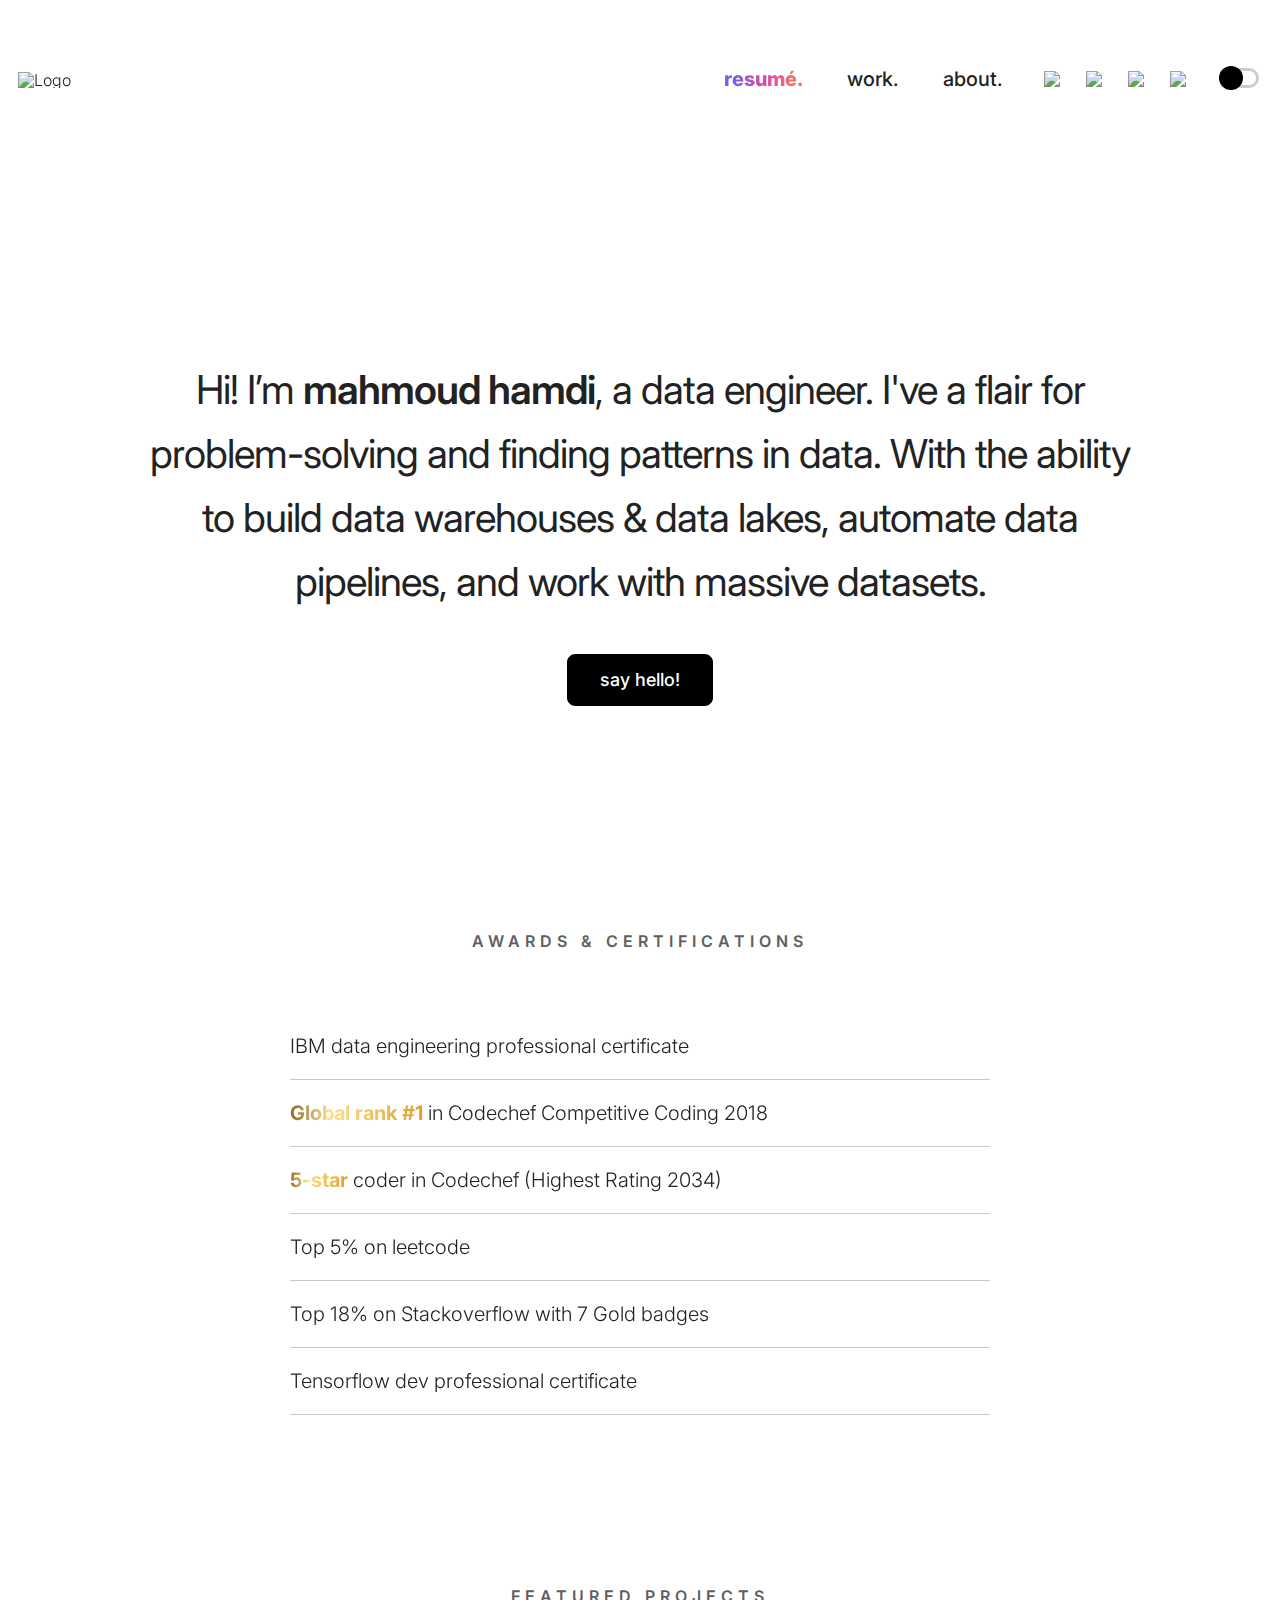
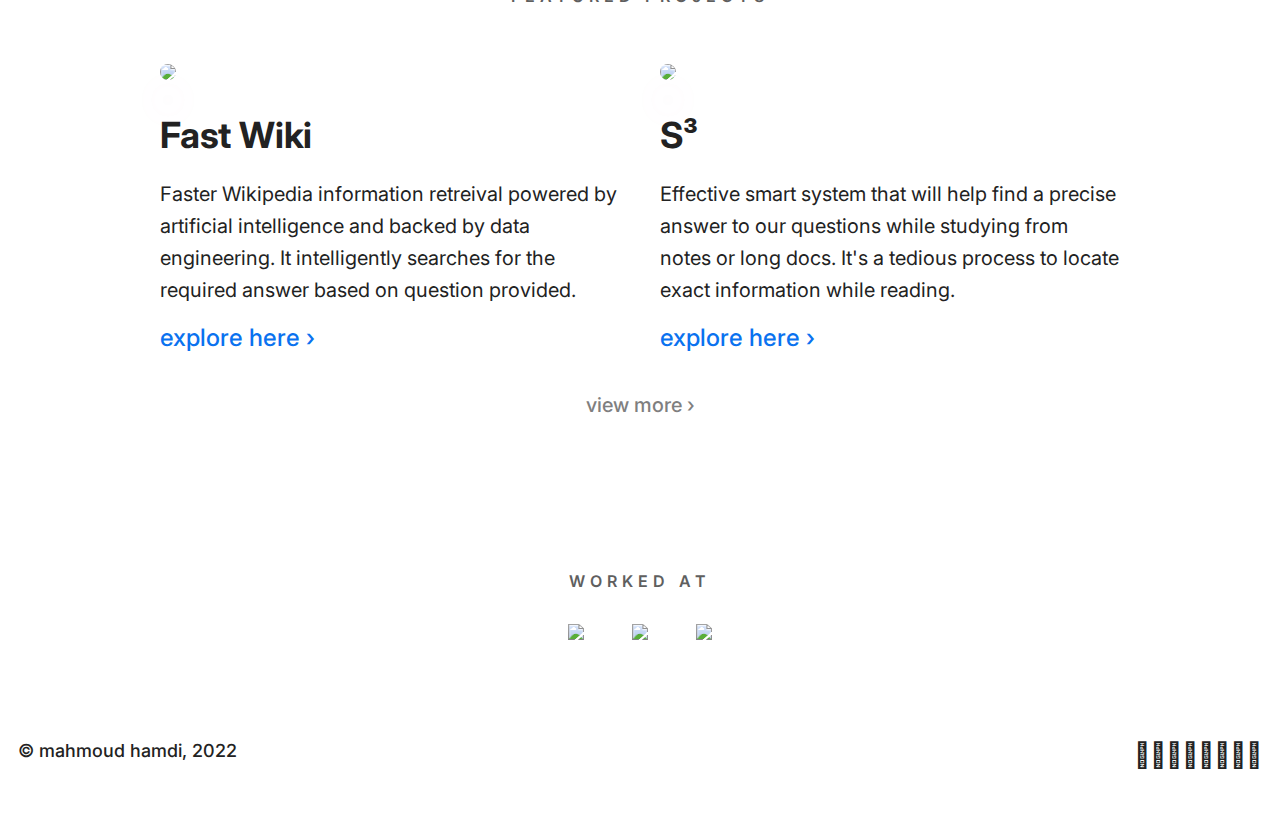
==== commit 77383037: "g" ====
--- a/index.html
+++ b/index.html
@@ -2055,7 +2055,7 @@
                 <div class="menu">
                   <ul class="menu-links">
                     <li>
-                      <a href="/nft" class="gradient nft" title="resume">resumé.</a>
+                      <a href="https://resume.showwcase.com/jrhamdi.pdf" class="gradient nft" title="resume">resumé.</a>
                     </li>
                     <li>
                       <a href="#work" title="my work">work.</a>
@@ -2200,7 +2200,7 @@
                 <div class="list-item-wrapper">
                   <div class="list-item-header"
                     style="transform: translate3d(0%, 0px, 0px) scale3d(1, 1, 1) rotateX(0deg) rotateY(0deg) rotateZ(0deg) skew(0deg, 0deg); transform-style: preserve-3d;">
-                    Top 5% on leetcode with Current <span style="background-image: linear-gradient( to left, #8693AB, #BDD4E7);color:transparent;-webkit-background-clip:text;font-weight: bold;">ranking #2</span> over UAE</div>
+                    Top 5% on leetcode</div>
                   <div class="icon-wrapper">
                     <!-- <div class="icon-circle"
                       style="transform: translate3d(0px, 0px, 0px) scale3d(1, 1, 1) rotateX(0deg) rotateY(0deg) rotateZ(0deg) skew(0deg, 0deg); transform-style: preserve-3d;">
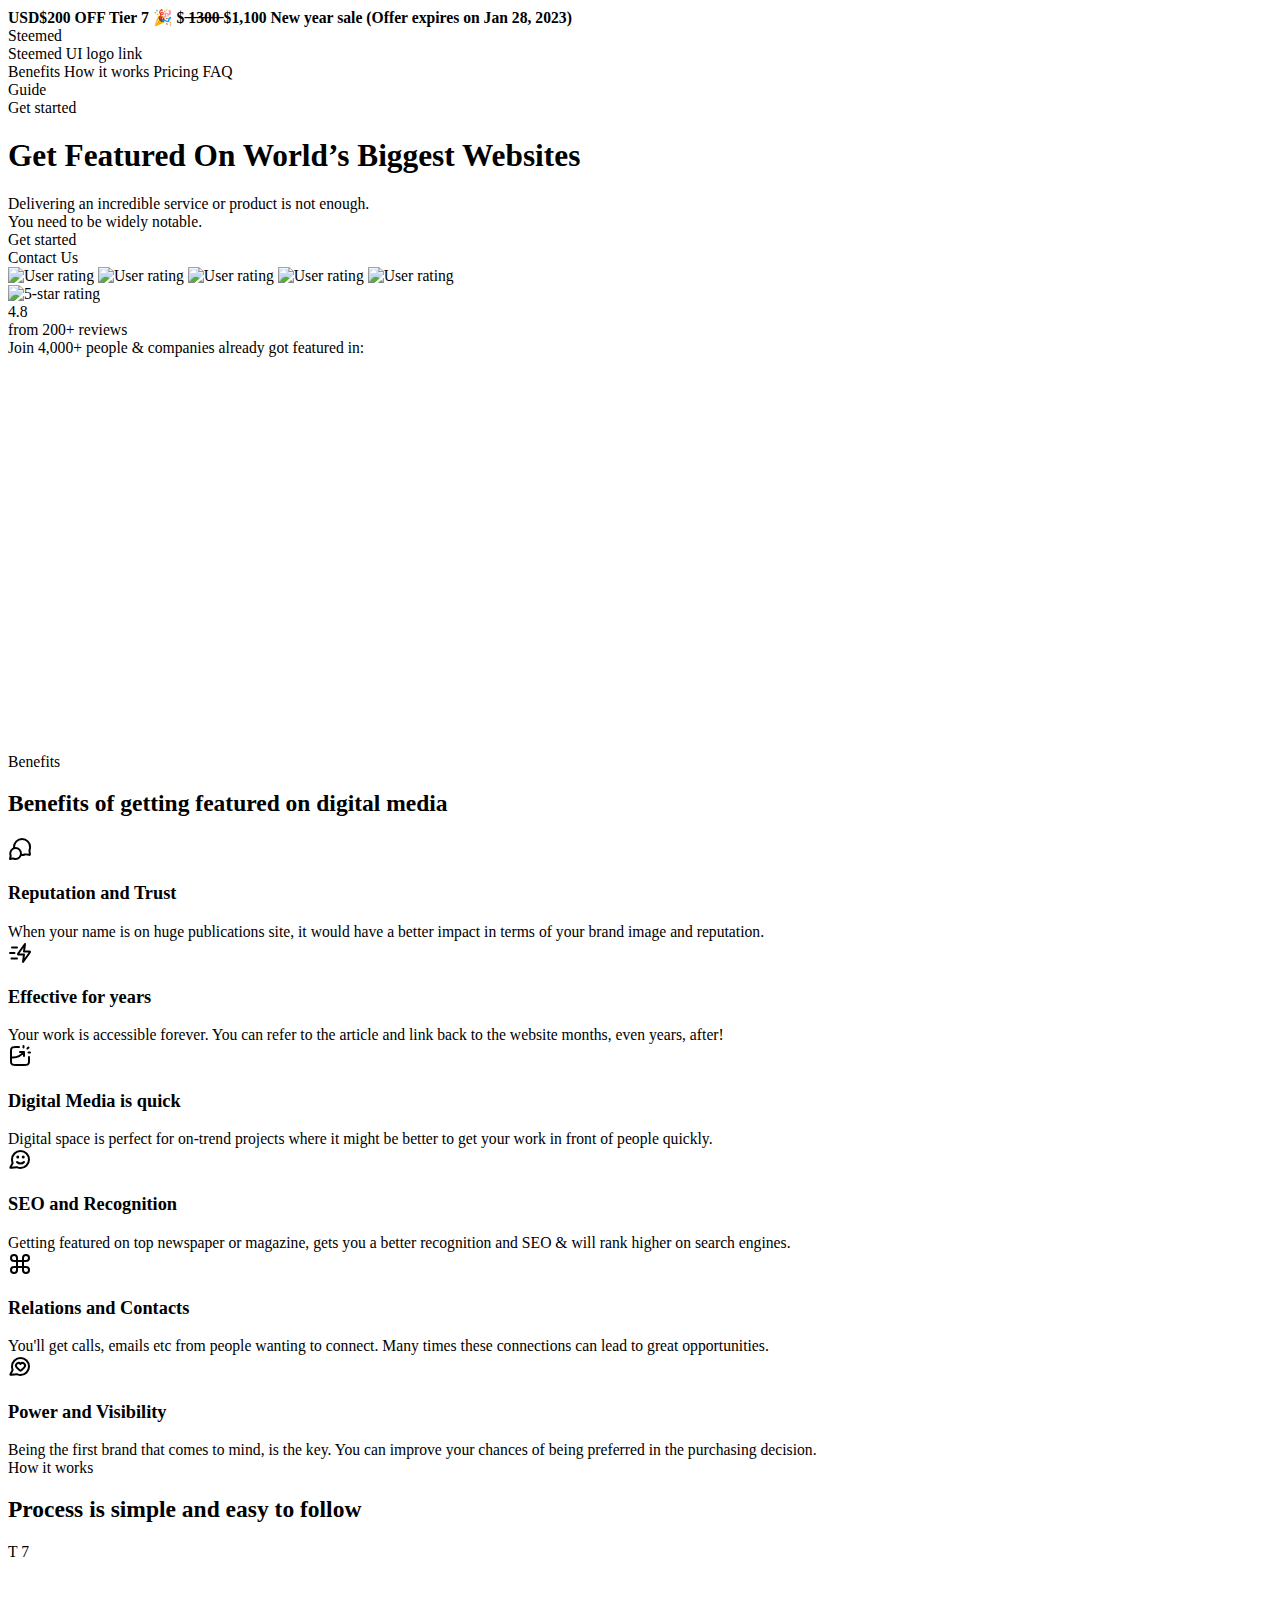
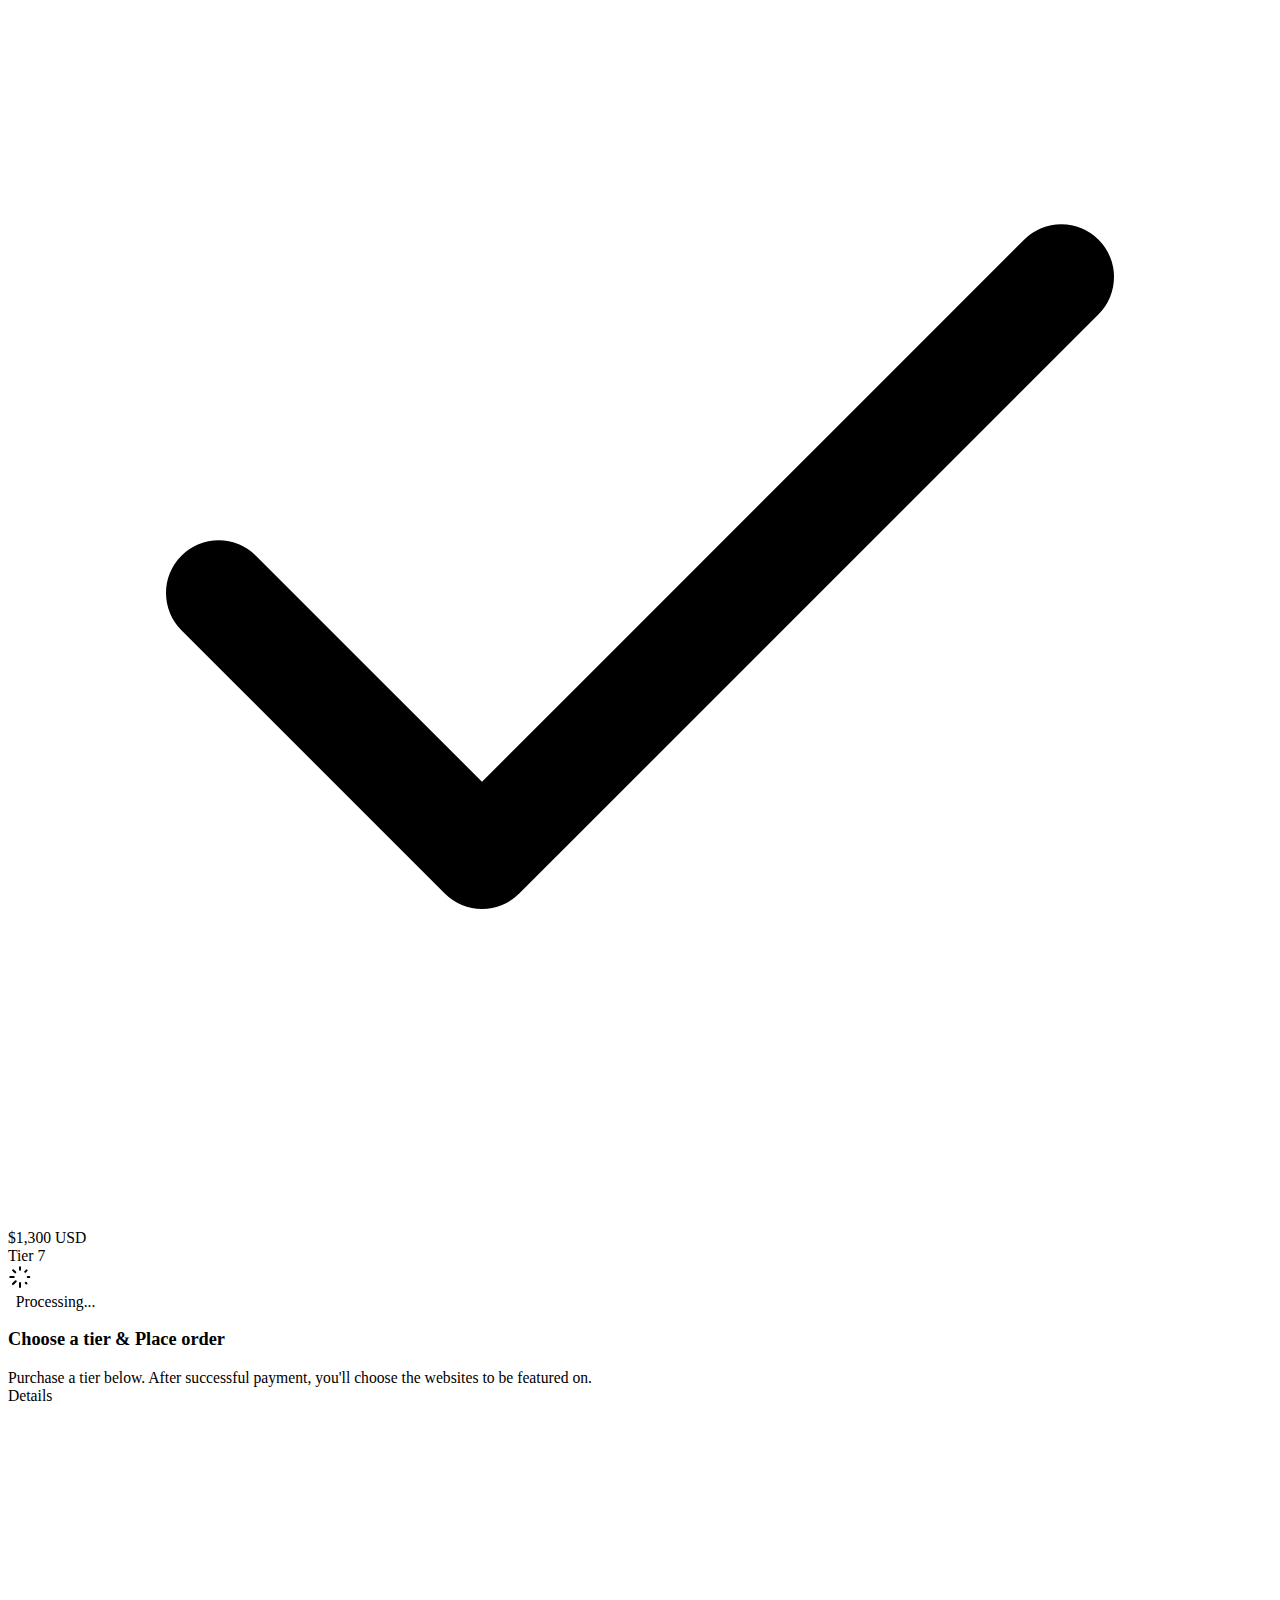
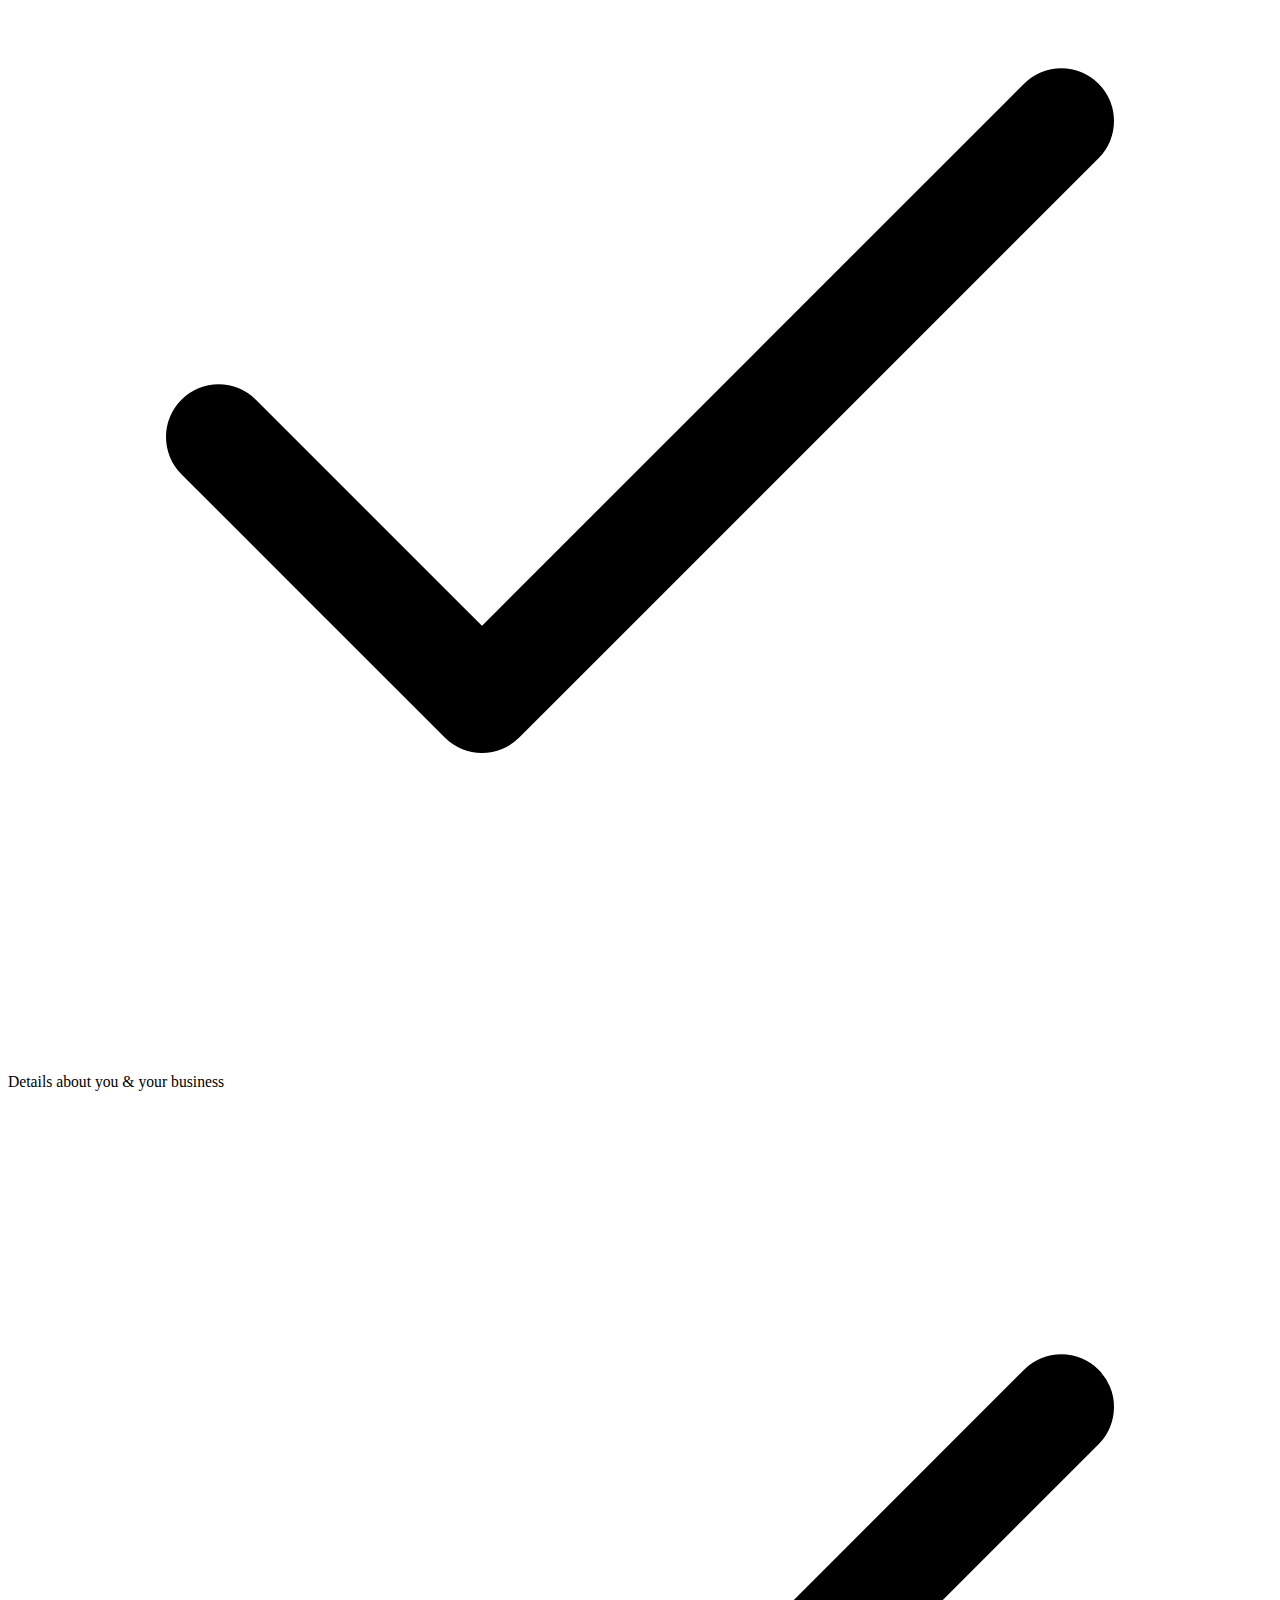
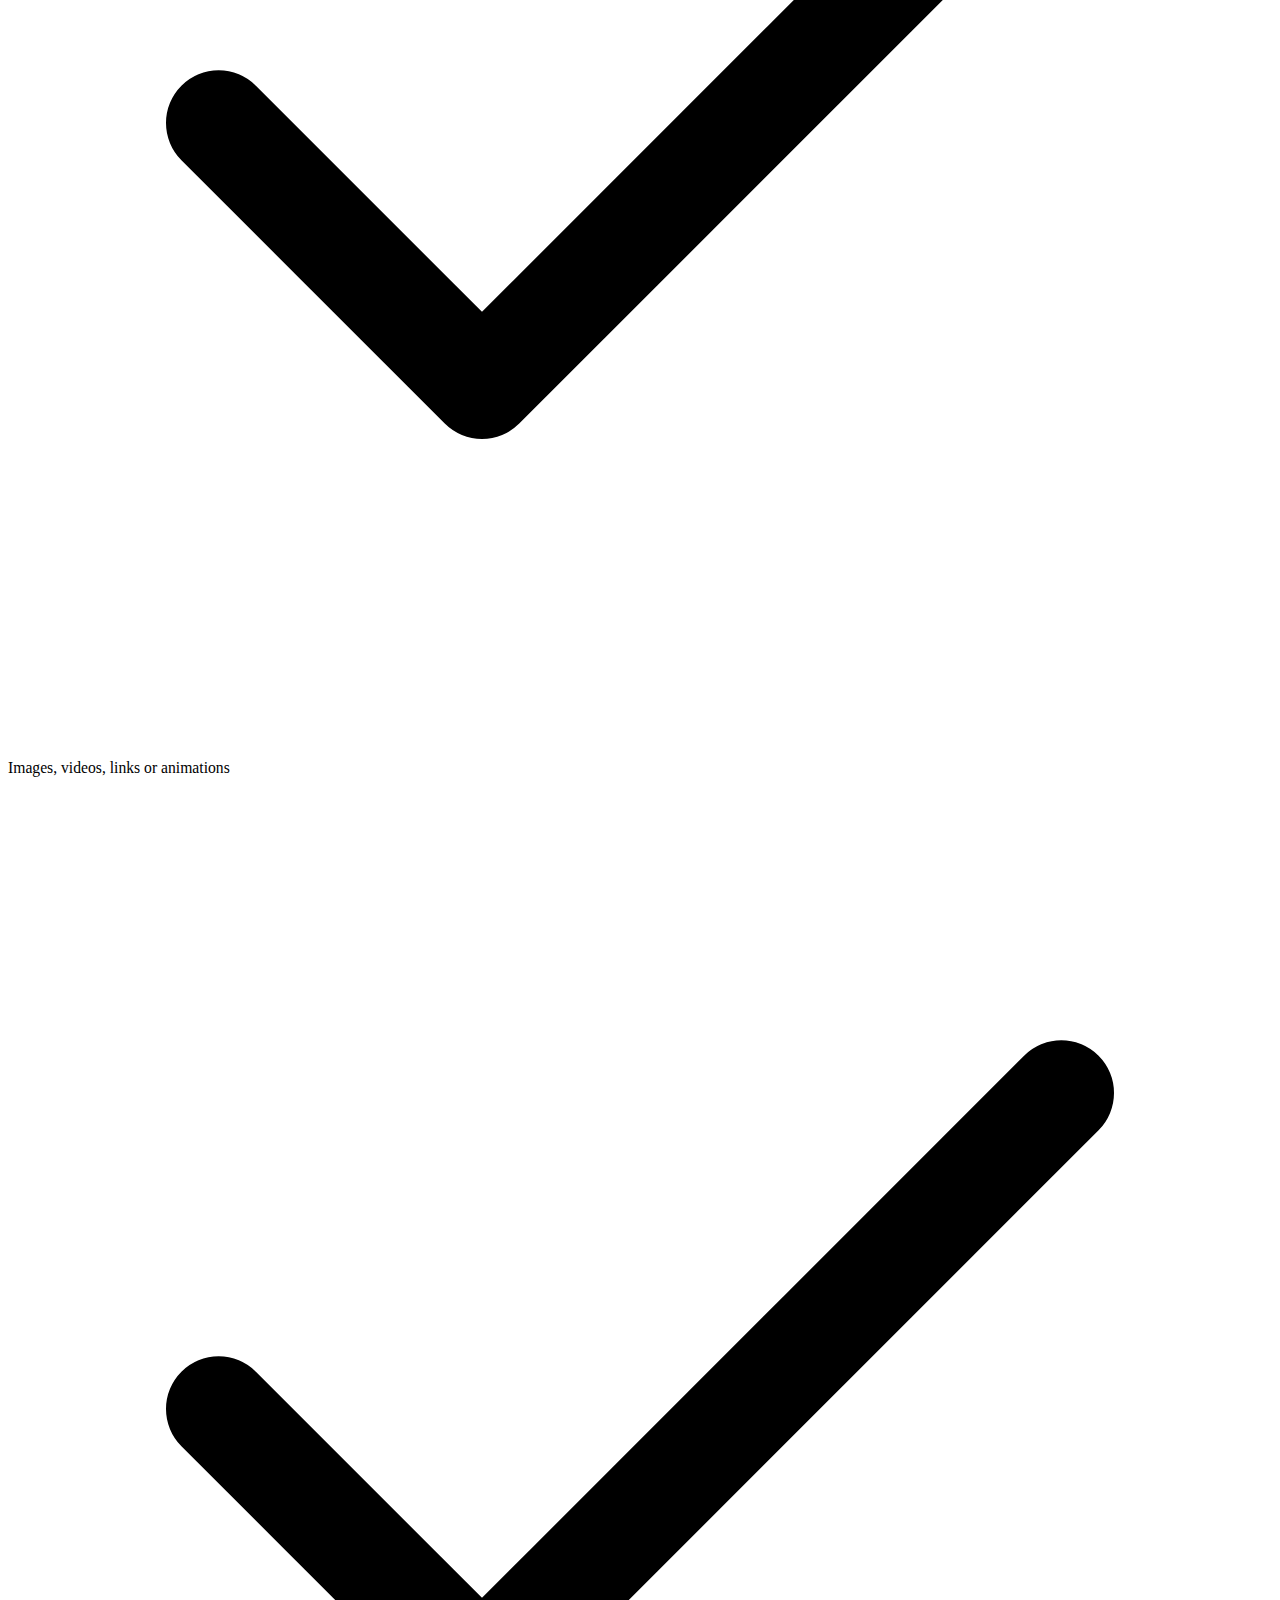
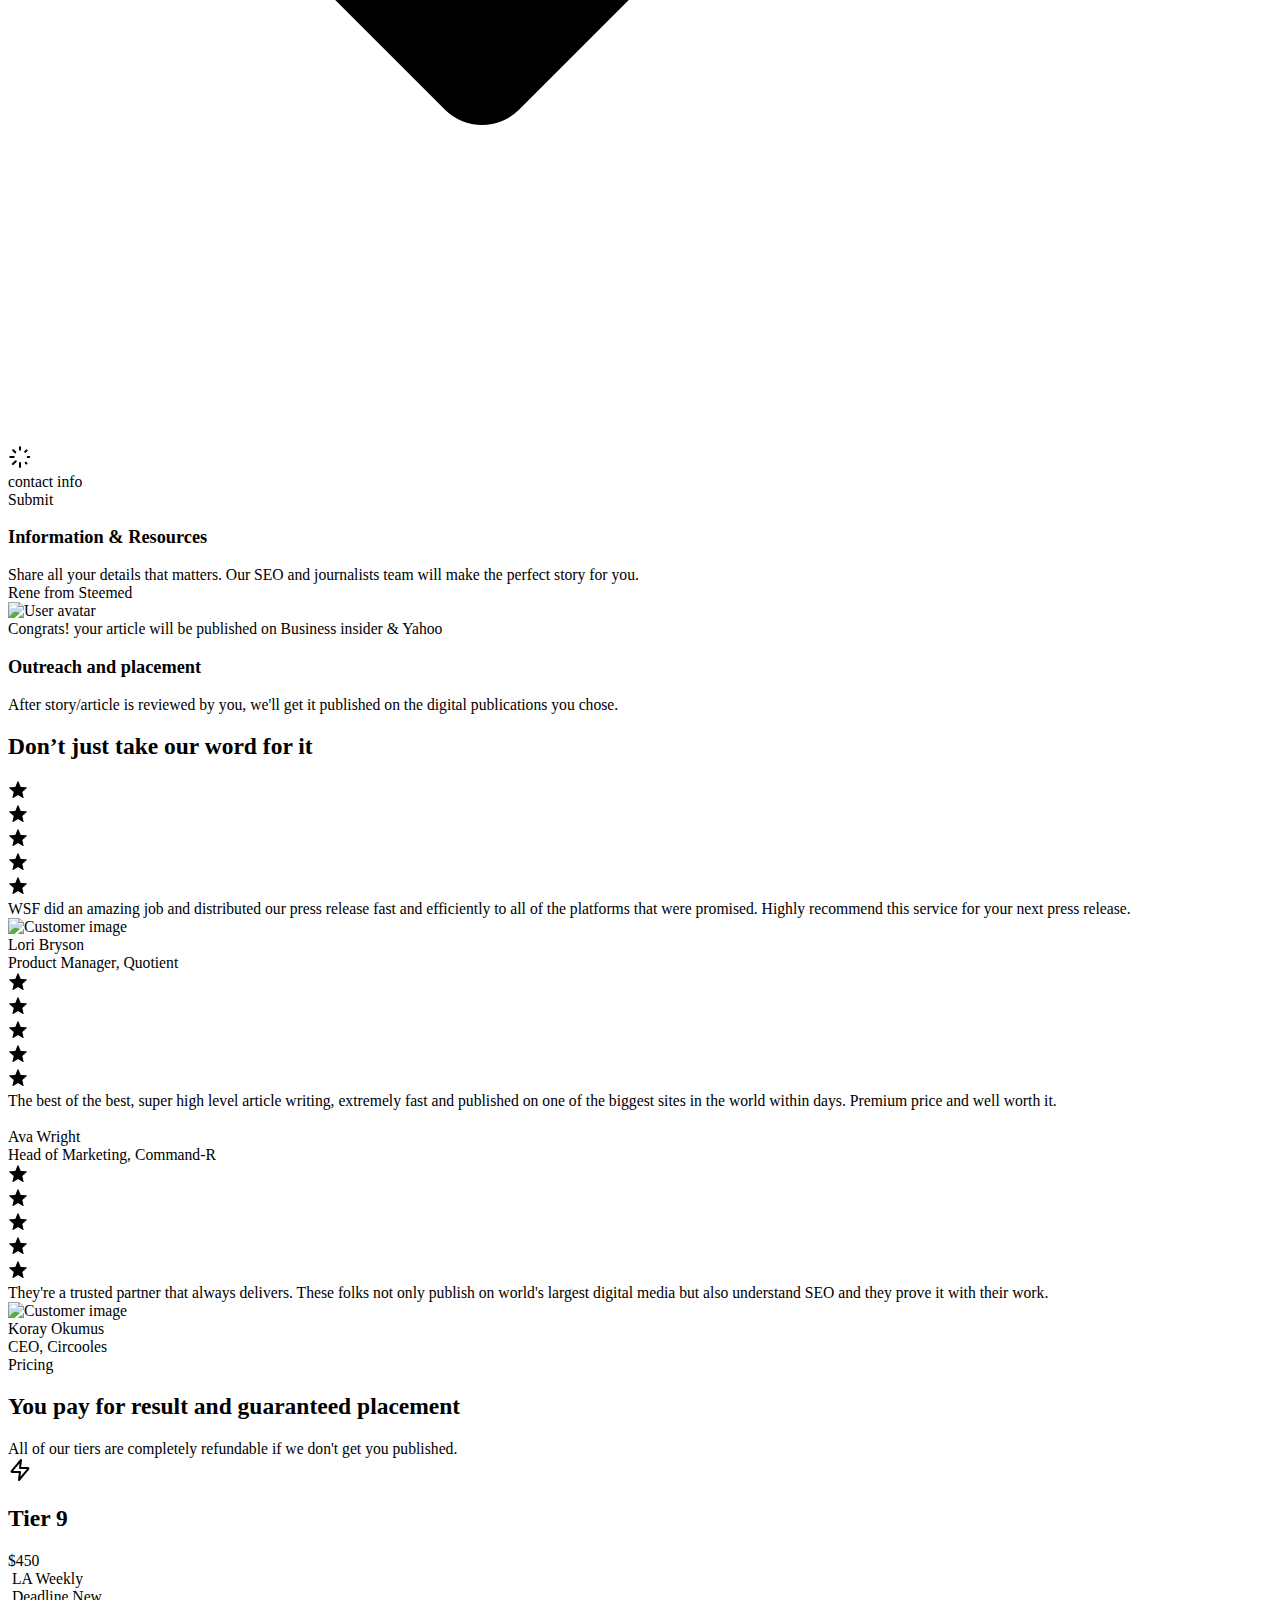
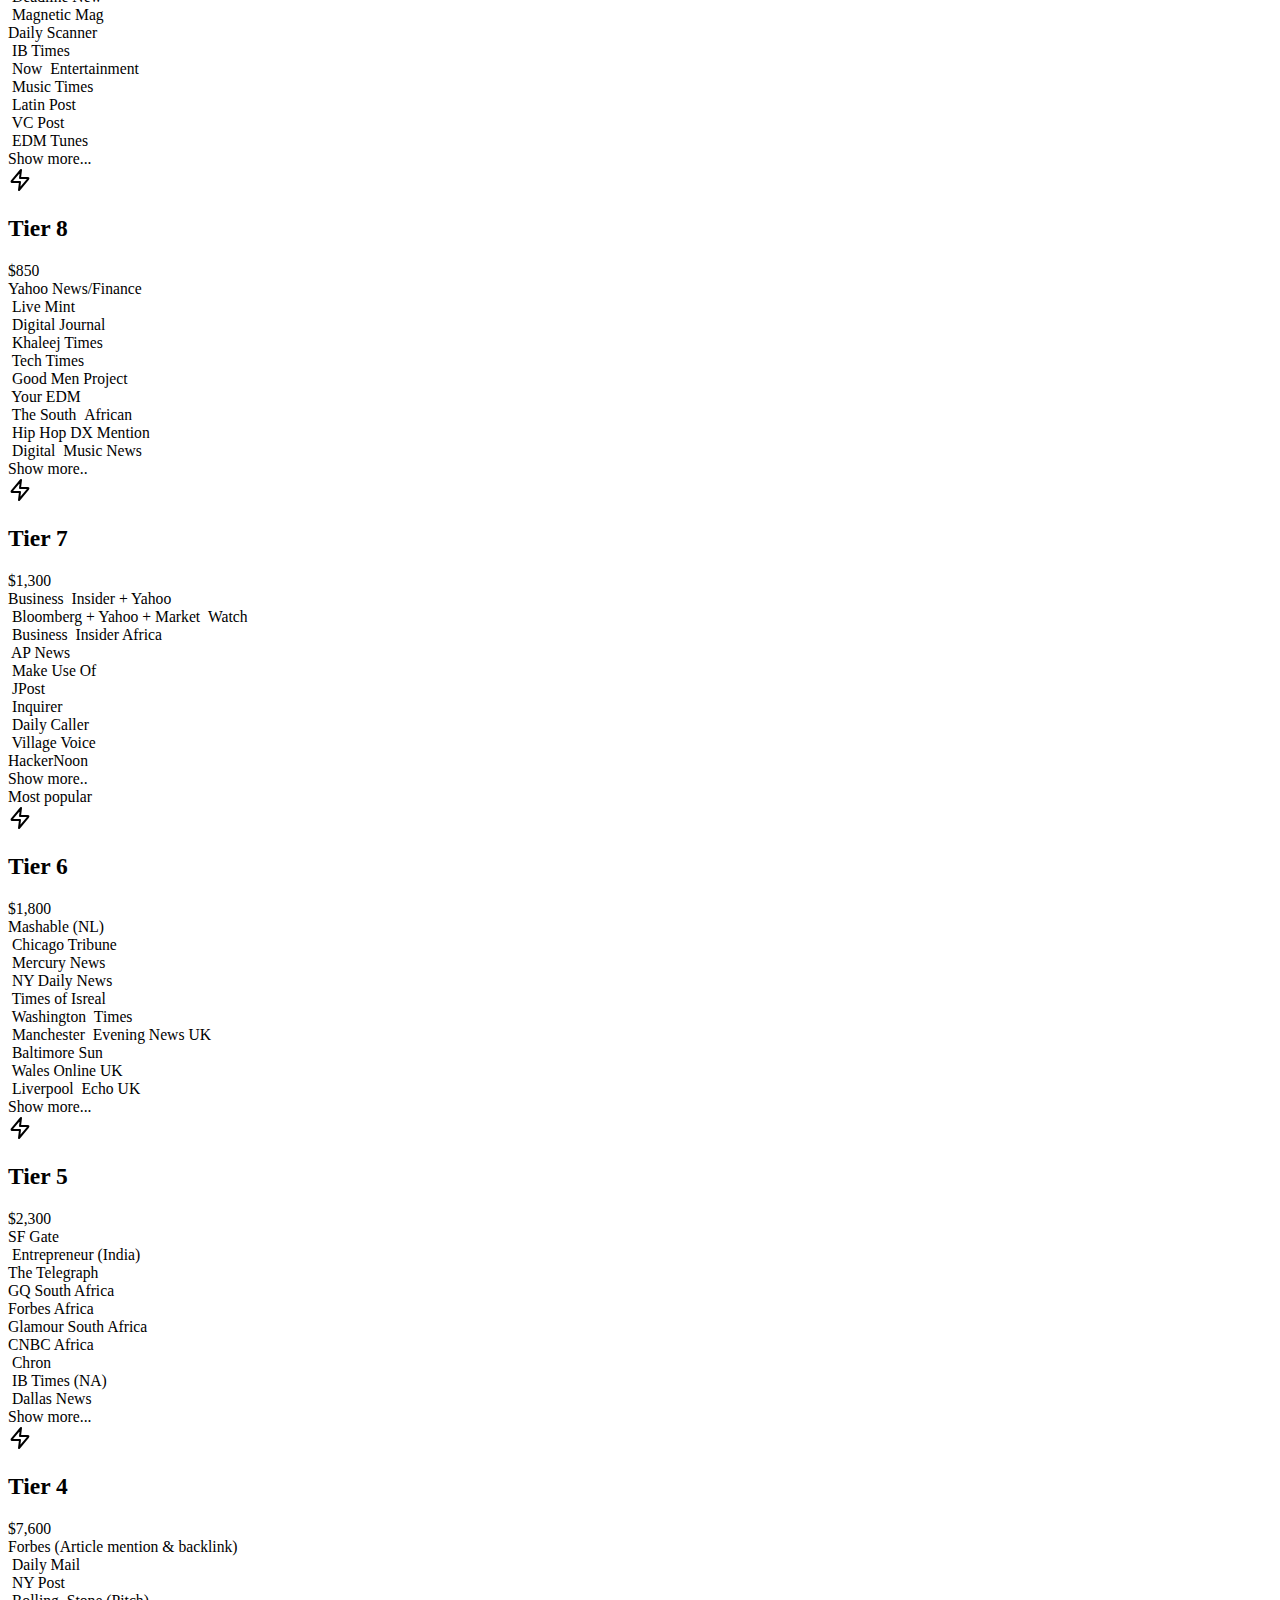
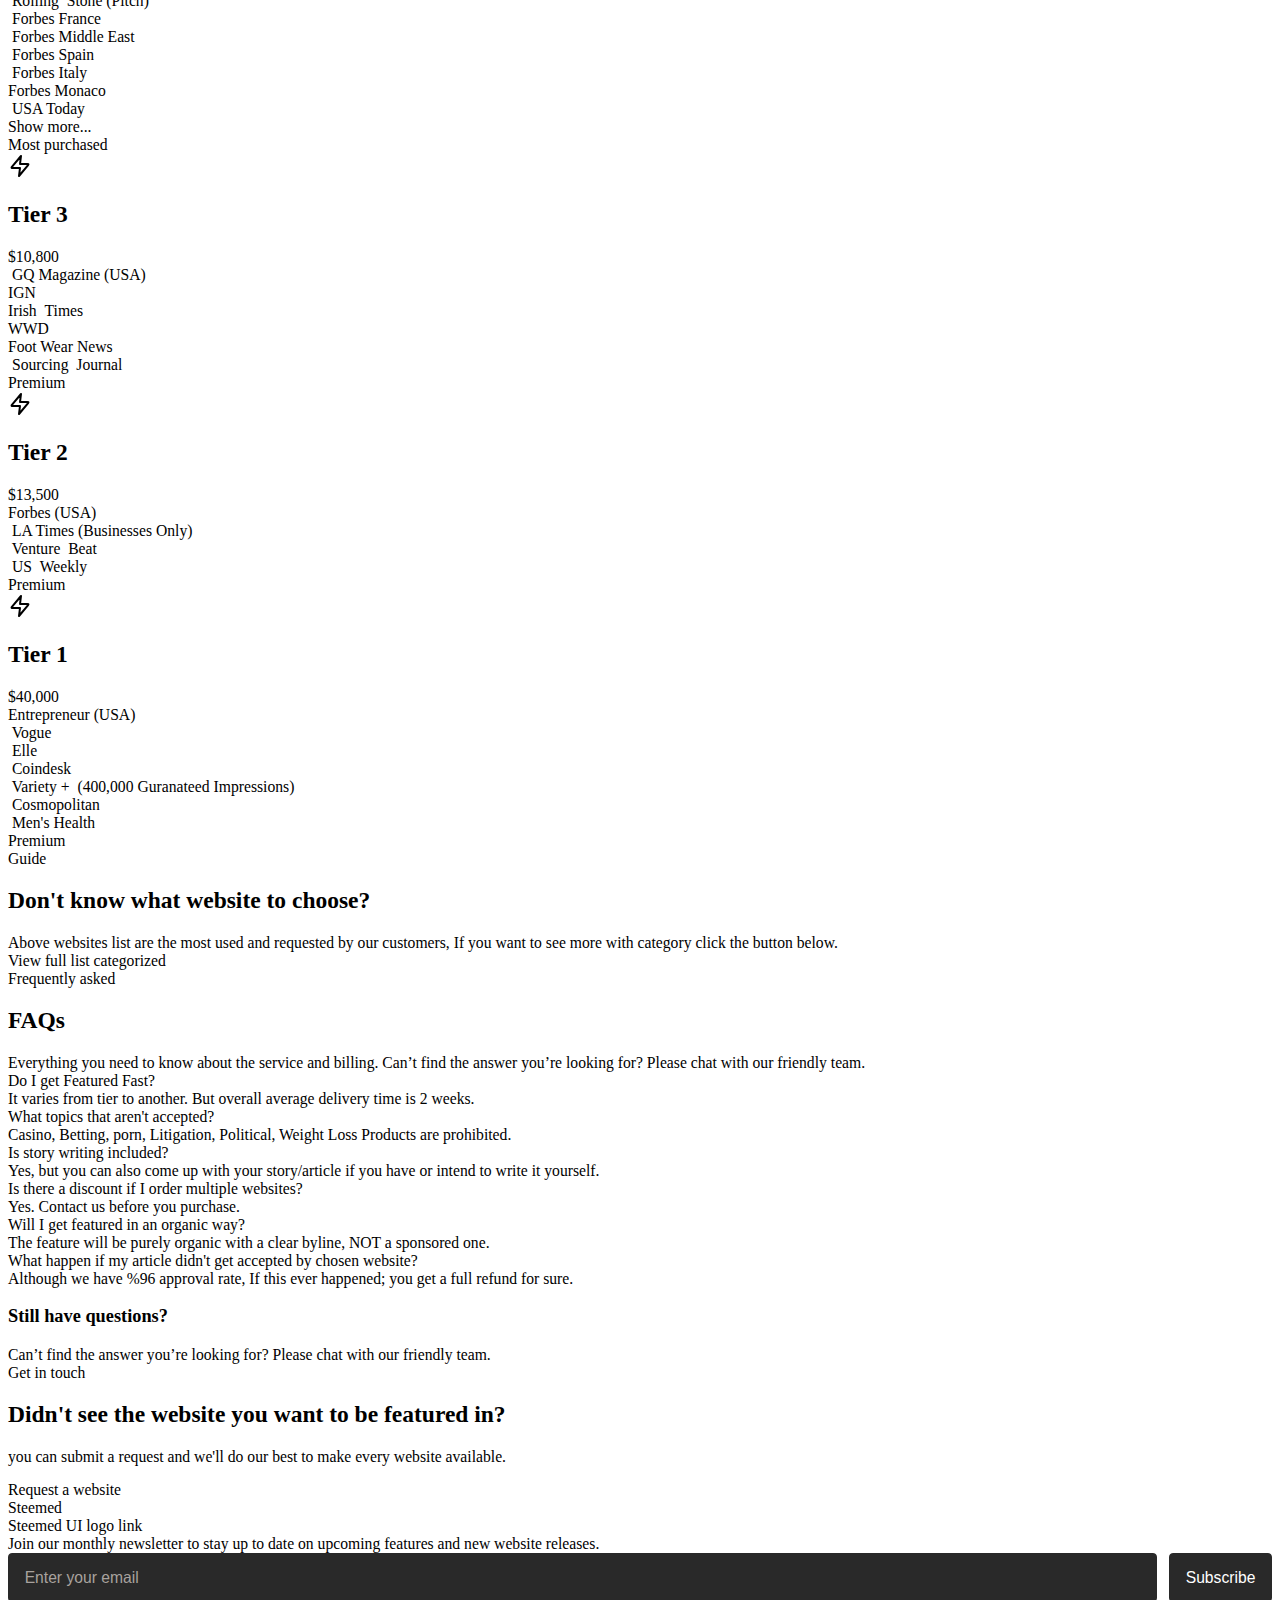
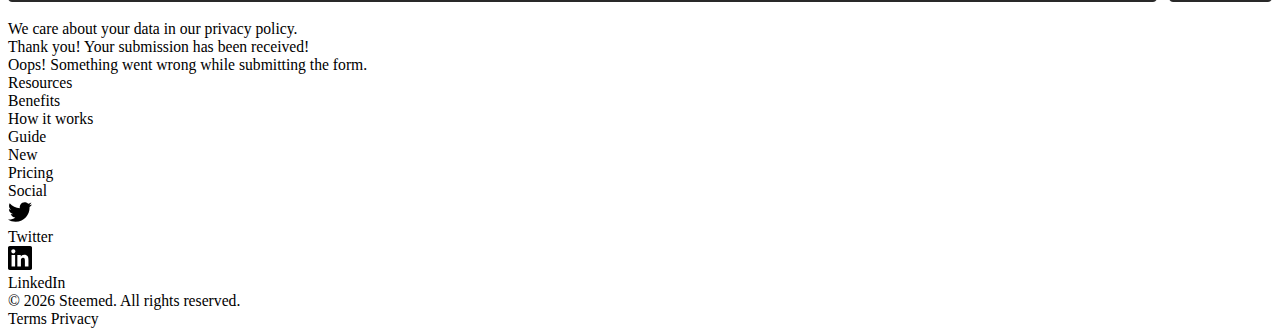
==== commit 593fbdae: "Update index.html" ====
--- a/index.html
+++ b/index.html
@@ -1,2385 +1,1974 @@
 <!DOCTYPE html>
-<html lang="en">
-
-<head>
-  <meta charSet="utf-8">
-  <meta http-equiv="x-ua-compatible" content="ie=edge">
-  <meta name="viewport" content="width=device-width, initial-scale=1, shrink-to-fit=no">
-  <style data-href="/styles.932ca97d5b277d917870.css" id="gatsby-global-css">
-    @import url(https://fonts.googleapis.com/css2?family=Inter:wght@300;400;500;600;800;900&display=swap);
-
-    :root {
-      --emo: cubic-bezier(.4, 0, .2, 1);
-      --emo-in-out: cubic-bezier(.4, 0, .2, 1);
-      --emo-out: cubic-bezier(0, .2, .2, 1)
-    }
-
-    body {
-      --bg: #000;
-      --textNormal: hsla(0, 0%, 100%, 0.88);
-      --textTitle: #fff;
-      --textLink: #ff0;
-      --brand: url(images/realvjy-black.png) top right/112px 21px no-repeat;
-      --hr: hsla(0, 0%, 100%, 0.2);
-
-      background-color: var(--bg);
-      --image-filter: invert(1);
-      --native: #fff;
-      --border-alpha: hsla(0, 0, 0, 0.1)
-    }
-
-    body.dark {
-      -webkit-font-smoothing: antialiased;
-      --bg: #fff;
-      --textNormal: #222;
-      --textTitle: #222;
-      --textLink: #00f;
-      --brand: url(images/realvjy-white.png) top right/112px 21px no-repeat;
-      --hr: rgba(0, 0, 0, 0.2);
-
-      --image-filter: invert(0);
-      --native: #000;
-      --border-alpha: rgba(0, 0%, 100%, 0.1)
-    }
-
-    a,
-    abbr,
-    acronym,
-    address,
-    applet,
-    article,
-    aside,
-    audio,
-    b,
-    big,
-    blockquote,
-    body,
-    canvas,
-    caption,
-    center,
-    cite,
-    code,
-    dd,
-    del,
-    details,
-    dfn,
-    div,
-    dl,
-    dt,
-    em,
-    embed,
-    fieldset,
-    figcaption,
-    figure,
-    footer,
-    form,
-    h1,
-    h2,
-    h3,
-    h4,
-    h5,
-    h6,
-    header,
-    hgroup,
-    html,
-    i,
-    iframe,
-    img,
-    ins,
-    kbd,
-    label,
-    legend,
-    li,
-    mark,
-    menu,
-    nav,
-    object,
-    ol,
-    output,
-    p,
-    pre,
-    q,
-    ruby,
-    s,
-    samp,
-    section,
-    small,
-    span,
-    strike,
-    strong,
-    sub,
-    summary,
-    sup,
-    table,
-    tbody,
-    td,
-    tfoot,
-    th,
-    thead,
-    time,
-    tr,
-    tt,
-    u,
-    ul,
-    var,
-    video {
-      margin: 0;
-      padding: 0;
-      border: 0;
-      font-size: 100%;
-      font: inherit;
-      color: var(--textNormal);
-      vertical-align: baseline
-    }
-
-    article,
-    aside,
-    details,
-    figcaption,
-    figure,
-    footer,
-    header,
-    hgroup,
-    menu,
-    nav,
-    section {
-      display: block
-    }
-
-    body {
-      line-height: 1
-    }
-
-    ol,
-    ul {
-      list-style: none
-    }
-
-    blockquote,
-    q {
-      quotes: none
-    }
-
-    blockquote:after,
-    blockquote:before,
-    q:after,
-    q:before {
-      content: "";
-      content: none
-    }
-
-    table {
-      border-collapse: collapse;
-      border-spacing: 0
-    }
-
-    body,
-    html {
-      font-family: Inter, sans-serif;
-      font-weight: 300;
-      width: 100%;
-      height: 100%
-    }
-
-    h1,
-    h2,
-    h3,
-    h4,
-    h5,
-    h6 {
-      line-height: 120%
-    }
-
-    p {
-      line-height: 160%
-    }
-
-    a {
-      text-decoration: none;
-      transition: all .2s ease
-    }
-
-    img {
-      vertical-align: middle
-    }
-
-    .gradient {
-      background-size: 100%;
-      background-repeat: repeat;
-      display: inline-block;
-      -webkit-background-clip: text;
-      -webkit-text-fill-color: transparent;
-      -moz-background-clip: text;
-      -moz-text-fill-color: transparent
-    }
-
-    .gradient.blue {
-      background-color: #566cec;
-      background-image: linear-gradient(90deg, #4ab1f1, #566cec 25%, #d749af 75%, #ff7c51)
-    }
-
-    .gradient.pink {
-      background-color: #d749af;
-      background-image: linear-gradient(90deg, #566cec, #d749af 25%, #ff7c51 75%, #f2b14d)
-    }
-
-    .gradient.orange {
-      background-color: #ff7c51;
-      background-image: linear-gradient(90deg, #d749af, #ff7c51 25%, #f2b14d 75%, #6bbba6)
-    }
-
-    .gradient.yellow {
-      background-color: #6bbba6;
-      background-image: linear-gradient(90deg, #ff7c51, #f2b14d 25%, #6bbba6 75%, #4ab1f1)
-    }
-
-    .gradient.nft {
-      background-color: #6bbba6;
-      background-image: linear-gradient(90deg, #566cec, #d749af 50%, #ff7c51);
-      font-weight: 800
-    }
-
-    .container {
-      max-width: 1440px;
-      margin: 0 auto;
-      position: relative
-    }
-
-    @media (max-width:48rem) {
-      .container {
-        width: 100%
+<html data-wf-domain="getfeatured.webflow.io" data-wf-page="63597d0be0b29635902ce5bf" data-wf-site="63597d0ae0b2964ab72ce5b3">
+  <head>
+    <meta http-equiv="Content-Type" content="text/html; charset=UTF-8" />
+    <title>Steemed | #1 PR agency</title>
+    <link rel="canonical" href="https://getfeatured.webflow.io" />
+    <meta content="Steemed is a PR agency that specializes in connecting entrepreneurs, creators and businesses with world's largest media outlet." name="description" />
+    <meta content="Steemed | #1 PR agency" property="og:title" />
+    <meta content="Steemed is a PR agency that specializes in connecting entrepreneurs, creators and businesses with world's largest media outlet." property="og:description" />
+    <meta content="62fc37c0e293564a9beaa086/62ffe29faad4ee4a65f0c2d3_codelesslanding-opengraph.webp" property="og:image" />
+    <meta content="Steemed | #1 PR agency" property="twitter:title" />
+    <meta content="Steemed is a PR agency that specializes in connecting entrepreneurs, creators and businesses with world's largest media outlet." property="twitter:description" />
+    <meta content="62fc37c0e293564a9beaa086/62ffe29faad4ee4a65f0c2d3_codelesslanding-opengraph.webp" property="twitter:image" />
+    <meta property="og:type" content="website" />
+    <meta content="summary_large_image" name="twitter:card" />
+    <meta content="width=device-width, initial-scale=1" name="viewport" />
+    <meta content="Webflow" name="generator" />
+    <link href="63597d0ae0b2964ab72ce5b3/css/getfeatured.webflow.6d935e634.css" rel="stylesheet" type="text/css" />
+    <script src="https://gumroad.com/js/gumroad.js"></script>
+    <script src="https://ajax.googleapis.com/ajax/libs/webfont/1.6.26/webfont.js" type="text/javascript"></script>
+    <script type="text/javascript">
+      WebFont.load({
+        google: {
+          families: ["Plus Jakarta Sans:200,regular,500,600"]
+        }
+      });
+    </script>
+    <!--[if lt IE 9]>
+		<script src="https://cdnjs.cloudflare.com/ajax/libs/html5shiv/3.7.3/html5shiv.min.js" type="text/javascript"></script>
+		<![endif]-->
+    <script type="text/javascript">
+      ! function(o, c) {
+        var n = c.documentElement,
+          t = " w-mod-";
+        n.className += t + "js", ("ontouchstart" in o || o.DocumentTouch && c instanceof DocumentTouch) && (n.className += t + "touch")
+      }(window, document);
+    </script>
+    <link href="63597d0ae0b2964ab72ce5b3/6380b09c490c214842984d5a_favicon-32x32.png" rel="shortcut icon" type="image/x-icon" />
+    <link href="63597d0ae0b2964ab72ce5b3/6380b0ee2d13f952b250d3b0_iphone.png" rel="apple-touch-icon" />
+    <!-- Please keep this css code to improve the font quality-->
+    <style>
+      * {
+        -webkit-font-smoothing: antialiased;
+        -moz-osx-font-smoothing: grayscale;
       }
-    }
-
-    section {
-      position: relative
-    }
-
-    .animated {
-      display: flex;
-      align-items: center;
-      justify-content: center
-    }
-
-    .animated span {
-      opacity: 0;
-      overflow: hidden;
-      position: absolute;
-      width: 100%;
-      height: 100%;
-      vertical-align: middle;
-      text-align: center;
-      left: 0;
-      top: 0;
-      -webkit-animation: topToBottom 8s infinite;
-      animation: topToBottom 8s infinite
-    }
-
-    .animated span:nth-child(2) {
-      -webkit-animation-delay: 2s;
-      animation-delay: 2s
-    }
-
-    .animated span:nth-child(3) {
-      -webkit-animation-delay: 4s;
-      animation-delay: 4s
-    }
-
-    .animated span:nth-child(4) {
-      -webkit-animation-delay: 6s;
-      animation-delay: 6s
-    }
-
-    @-webkit-keyframes topToBottom {
-
-      0%,
-      20% {
-        opacity: 1
+    </style>
+    <!-- {F Fluiid Design Generator -->
+    <style>
+      html {
+        font-size: calc(0.625rem + 0.41666666666666663vw);
       }
 
-      20.01%,
-      to {
-        opacity: 0
-      }
-    }
-
-    @keyframes topToBottom {
-
-      0%,
-      20% {
-        opacity: 1
+      @media screen and (max-width:1920px) {
+        html {
+          font-size: calc(0.625rem + 0.41666666666666674vw);
+        }
       }
 
-      20.01%,
-      to {
-        opacity: 0
-      }
-    }
-
-    .hero {
-      background: url(fonts/g-bg.svg) 50% no-repeat;
-      background-size: 1100px auto;
-      padding-bottom: 120px
-    }
-
-    @media (max-width:30rem) {
-      .hero {
-        padding-bottom: 50px;
-        background-size: 800px auto
-      }
-    }
-
-    .hero .hero-wrap {
-      text-align: center;
-      padding: 24px
-    }
-
-    .hero .hero-wrap .tagline {
-      position: relative;
-      display: block;
-      height: 200px
-    }
-
-    @media (max-width:30rem) {
-      .hero .hero-wrap .tagline {
-        height: 120px
-      }
-    }
-
-    .hero .hero-wrap .tagline .title {
-      font-size: 140px;
-      display: block;
-      height: auto;
-      position: relative;
-      font-weight: 800;
-      height: 100%;
-      line-height: 200px;
-      letter-spacing: -4px
-    }
-
-    @media (max-width:30rem) {
-      .hero .hero-wrap .tagline .title {
-        font-size: 54px;
-        letter-spacing: -2px;
-        line-height: 120px
-      }
-    }
-
-    .hero .hero-wrap .short-info p {
-      font-size: 40px;
-      max-width: 1000px;
-      margin: 0 auto;
-      letter-spacing: -1px;
-      line-height: 160%;
-      font-weight: 400
-    }
-
-    @media (max-width:30rem) {
-      .hero .hero-wrap .short-info p {
-        font-size: 20px;
-        letter-spacing: -.5px
-      }
-    }
-
-    .hero .hero-wrap .short-info p a {
-      font-weight: 600
-    }
-
-    .hero .hero-wrap .short-info p a:hover {
-      opacity: .8
-    }
-
-    .header_section {
-      padding-top: 24px
-    }
-
-    .header_section nav {
-      display: flex;
-      justify-content: space-between;
-      padding: 40px 18px;
-      align-items: center
-    }
-
-    @media (max-width:30rem) {
-      .header_section nav {
-        justify-content: center;
-        flex-wrap: wrap;
-        padding: 20px 18px
-      }
-    }
-
-    .header_section nav .brand {
-      padding: 6px 0
-    }
-
-    .header_section nav .brand path.col-native {
-      transition: 1s;
-      fill: var(--native)
-    }
-
-    .header_section nav .brand svg {
-      transition: all .25s cubic-bezier(.02, .01, .47, 1);
-      height: 22px;
-      width: auto;
-      fill: var(--native)
-    }
-
-    .header_section nav .brand svg use {
-      transition: 3s;
-      opacity: 0
-    }
-
-    .header_section nav .brand svg:hover use {
-      opacity: 1
-    }
-
-    .header_section nav .brand svg .native-logo path {
-      fill: var(--native)
-    }
-
-    .header_section nav .brand svg .native-logo:hover {
-      opacity: 0
-    }
-
-    .header_section nav .brand svg .gradient-logo {
-      transition: all .25s cubic-bezier(.02, .01, .47, 1);
-      opacity: 0
-    }
-
-    .header_section nav .brand svg .gradient-logo:hover {
-      opacity: 1
-    }
-
-    .header_section nav .brand img {
-      height: 22px;
-      -webkit-filter: var(--image-filter);
-      filter: var(--image-filter);
-      transition: all .25s cubic-bezier(.02, .01, .47, 1)
-    }
-
-    .header_section nav .brand:hover {
-      opacity: .9
-    }
-
-    .header_section nav .menu {
-      display: flex;
-      justify-content: space-between;
-      vertical-align: middle;
-      align-items: center
-    }
-
-    @media (max-width:30rem) {
-      .header_section nav .menu {
-        justify-content: center;
-        flex-wrap: nowrap;
-        margin-top: 20px
-      }
-    }
-
-    .header_section nav .menu ul {
-      padding: 0;
-      font-size: 0;
-      display: flex;
-      justify-content: center
-    }
-
-    .header_section nav .menu ul>li {
-      display: list-item;
-      font-weight: 500
-    }
-
-    .header_section nav .menu ul>li a {
-      display: block
-    }
-
-    .header_section nav .menu ul>li.active {
-      font-weight: 700
-    }
-
-    .header_section nav .menu .menu-links {
-      overflow: hidden
-    }
-
-    .header_section nav .menu .menu-links li {
-      font-size: 20px;
-      line-height: normal;
-      margin: 0 22px
-    }
-
-    @media (max-width:30rem) {
-      .header_section nav .menu .menu-links li {
-        margin: 0 12px
-      }
-    }
-
-    .header_section nav .menu .menu-links li a {
-      line-height: normal
-    }
-
-    .header_section nav .menu .menu-links li a:hover {
-      opacity: .7
-    }
-
-    @media (max-width:30rem) {
-      .header_section nav .menu .menu-social {
-        position: fixed;
-        bottom: 0;
-        z-index: 1111;
-        background: var(--bg);
-        width: 100%;
-        padding: 16px;
-        margin-top: 20px;
-        box-shadow: 0 24px 48px rgba(0, 0, 0, .18)
-      }
-    }
-
-    .header_section nav .menu .menu-social li a {
-      line-height: 0;
-      margin-left: 12px;
-      padding: 7px;
-      opacity: 1
-    }
-
-    @media (max-width:30rem) {
-      .header_section nav .menu .menu-social li a {
-        padding: 12px
-      }
-    }
-
-    .header_section nav .menu .menu-social li a img {
-      height: 18px;
-      -webkit-filter: var(--image-filter);
-      filter: var(--image-filter)
-    }
-
-    .header_section nav .menu .menu-social li a:hover {
-      opacity: .7
-    }
-
-    .intro-image {
-      position: absolute;
-      bottom: 0;
-      right: 0;
-      width: 50%;
-      overflow: hidden;
-      z-index: -1
-    }
-
-    .intro-image img {
-      width: 100%
-    }
-
-    .btns {
-      margin-top: 40px
-    }
-
-    .btns.h-btns {
-      display: flex
-    }
-
-    .btns .btn {
-      display: inline-block;
-      padding: 16px 32px;
-      font-family: Inter, sans-serif;
-      font-weight: 500;
-      font-size: 18px;
-      color: var(--bg);
-      background: var(--native);
-      border: 1px solid #000;
-      border-radius: 8px
-    }
-
-    .btns .btn:hover {
-      background: #fff;
-      color: #000
-    }
-
-    @media (max-width:30rem) {
-      .btns.h-btns {
-        flex-direction: column;
-        margin-top: 30px
+      @media screen and (max-width:1440px) {
+        html {
+          font-size: calc(0.8126951092611863rem + 0.20811654526534862vw);
+        }
       }
 
-      .btns.h-btns .btn {
-        width: -webkit-fit-content;
-        width: -moz-fit-content;
-        width: fit-content;
-        margin-bottom: 20px
+      @media screen and (max-width:479px) {
+        html {
+          font-size: calc(0.7494769874476988rem + 0.8368200836820083vw);
+        }
       }
-    }
-
-    .general,
-    .nfts,
-    .story {
-      margin-bottom: 100px
-    }
-
-    .work .work-wrap {
-      display: flex;
-      flex-flow: wrap;
-      align-items: center
-    }
-
-    .work .work-wrap .perm-box {
-      max-width: 700px;
-      margin: 0 auto
-    }
-
-    .work .work-wrap .perm-box .perm {
-      padding: 20px 48px;
-      margin-top: 50px
-    }
-
-    .work .work-wrap .perm-box .perm h1 {
-      font-size: 36px;
-      font-weight: 600;
-      font-family: Inter, sans-serif;
-      line-height: 130%;
-      transition-timing-function: cubic-bezier(.4, 0, .2, 1);
-      transition-property: color;
-      transition-duration: .5s
-    }
-
-    @media (max-width:30rem) {
-      .work .work-wrap .perm-box .perm h1 {
-        font-size: 24px
-      }
-    }
-
-    .work .work-wrap .perm-box .perm p {
-      font-size: 20px;
-      line-height: 150%;
-      margin-top: 16px;
-      margin-bottom: 12px;
-      transition-timing-function: cubic-bezier(.4, 0, .2, 1);
-      transition-property: -webkit-transform;
-      transition-property: transform;
-      transition-property: transform, -webkit-transform;
-      transition-duration: .5s
-    }
-
-    @media (max-width:30rem) {
-      .work .work-wrap .perm-box .perm p {
-        font-size: 16px
-      }
-    }
-
-    .work .work-wrap .story-box {
-      max-width: 700px;
-      margin: 0 auto
-    }
-
-    .work .work-wrap .story-box .story-title .article {
-      display: block;
-      padding: 48px;
-      margin-bottom: 10px;
-      border: 1px solid transparent;
-      transition-timing-function: cubic-bezier(.4, 0, .2, 1);
-      transition-property: border;
-      transition-duration: .5s
-    }
-
-    @media (max-width:30rem) {
-      .work .work-wrap .story-box .story-title .article {
-        padding: 36px
-      }
-    }
-
-    .work .work-wrap .story-box .story-title .article h1 {
-      font-size: 36px;
-      font-weight: 600;
-      font-family: Inter, sans-serif;
-      line-height: 130%;
-      transition-timing-function: cubic-bezier(.4, 0, .2, 1);
-      transition-property: color;
-      transition-duration: .5s
-    }
-
-    @media (max-width:30rem) {
-      .work .work-wrap .story-box .story-title .article h1 {
-        font-size: 24px
-      }
-    }
-
-    .work .work-wrap .story-box .story-title .article p {
-      font-size: 20px;
-      line-height: 150%;
-      margin-top: 16px;
-      margin-bottom: 12px;
-      transition-timing-function: cubic-bezier(.4, 0, .2, 1);
-      transition-property: -webkit-transform;
-      transition-property: transform;
-      transition-property: transform, -webkit-transform;
-      transition-duration: .5s
-    }
-
-    @media (max-width:30rem) {
-      .work .work-wrap .story-box .story-title .article p {
-        font-size: 16px
-      }
-    }
-
-    .work .work-wrap .story-box .story-title .article .meta {
-      display: flex;
-      flex-direction: row
-    }
-
-    .work .work-wrap .story-box .story-title .article .meta h4 {
-      color: rgba(0, 0, 0, .3);
-      font-size: 16px;
-      font-weight: 400
-    }
-
-    @media (max-width:30rem) {
-      .work .work-wrap .story-box .story-title .article .meta h4 {
-        font-size: 12px
-      }
-    }
-
-    .work .work-wrap .story-box .story-title .article:hover {
-      background: var(--bg);
-      border: 1px solid var(--border-alpha)
-    }
-
-    .work .work-wrap .story-box .story-title .article:hover h1 {
-      color: #0a72ef
-    }
-
-    .work .work-wrap .work-box {
-      width: 33.33%
-    }
-
-    @media (max-width:30rem) {
-      .work .work-wrap .work-box {
-        width: 100%
-      }
-    }
-
-    .work .work-wrap .work-box .work-title {
-      padding: 24px 18px
-    }
-
-    .work .work-wrap .work-box .work-title .thumb {
-      display: block;
-      position: relative;
-      transition: all .3s var(--emo-in-out) !important
-    }
-
-    .work .work-wrap .work-box .work-title .thumb img {
-      width: 100%;
-      border-radius: 24px
-    }
-
-    .work .work-wrap .work-box .work-title .thumb .work-sum {
-      position: absolute;
-      top: 0;
-      right: 0;
-      height: 100%;
-      width: 100%;
-      display: flex;
-      justify-content: center;
-      flex-direction: column
-    }
-
-    .work .work-wrap .work-box .work-title .thumb .work-sum .txt {
-      padding: 0 12px;
-      text-align: center;
-      line-height: 110px;
-      opacity: 0;
-      transition: all .3s var(--emo-in-out) !important
-    }
-
-    .work .work-wrap .work-box .work-title .thumb .work-sum .txt h3 {
-      font-size: 28px;
-      color: #fff;
-      font-weight: 500;
-      margin-bottom: 5px;
-      font-family: Inter, sans-serif;
-      letter-spacing: -1px
-    }
-
-    .work .work-wrap .work-box .work-title .thumb .work-sum .txt h4 {
-      font-weight: 300;
-      color: #fff;
-      font-size: 22px;
-      margin-top: 5px
-    }
-
-    .work .work-wrap .work-box .work-title .thumb .work-sum .txt span {
-      color: #fff
-    }
-
-    .work .work-wrap .work-box .work-title .thumb:hover {
-      -webkit-transform: scale3d(1.06, 1.06, 1.06);
-      transform: scale3d(1.06, 1.06, 1.06);
-      z-index: 1000;
-      position: relative;
-      background: none
-    }
-
-    .work .work-wrap .work-box .work-title .thumb:hover img {
-      -webkit-filter: brightness(.4);
-      filter: brightness(.4);
-      box-shadow: 0 32px 64px rgba(0, 0, 0, .3)
-    }
-
-    .work .work-wrap .work-box .work-title .thumb:hover .txt {
-      line-height: 130%;
-      opacity: 1
-    }
-
-    .section-info {
-      padding: 18px;
-      text-align: center;
-      margin-bottom: 60px
-    }
-
-    @media (max-width:30rem) {
-      .section-info {
-        margin-bottom: 20px
-      }
-    }
-
-    .section-info h1 {
-      font-family: Inter, sans-serif;
-      font-weight: 800;
-      font-size: 100px;
-      letter-spacing: -5px;
-      margin-bottom: 20px;
-      margin-top: 100px
-    }
-
-    @media (max-width:30rem) {
-      .section-info h1 {
-        font-size: 48px;
-        margin-top: 30px;
-        letter-spacing: -1px
-      }
-    }
-
-    .section-info p {
-      font-size: 28px;
-      line-height: 160%;
-      max-width: 800px;
-      font-weight: 400;
-      letter-spacing: -.5px;
-      margin: 24px auto 0
-    }
-
-    @media (max-width:30rem) {
-      .section-info p {
-        font-size: 20px
-      }
-    }
-
-    .footer-wrap {
-      padding: 50px 18px;
-      display: flex;
-      justify-content: space-between
-    }
-
-    .footer-wrap .credit h4 {
-      font-weight: 500;
-      font-size: 18px
-    }
-
-    .footer-wrap .quote h4 {
-      font-weight: 700;
-      font-size: 25px;
-    }
-
-    @media (max-width:30rem) {
-      .footer-wrap {
-        justify-content: center;
-        flex-wrap: wrap;
-        flex-direction: column;
-        text-align: center
+    </style>
+    <!-- Fade navbar links -->
+    <style>
+      .navbar_menu-left:hover .navbar_link {
+        opacity: 0.4;
       }
 
-      .footer-wrap .credit {
-        margin-bottom: 20px
+      .navbar_menu-left .navbar_link:hover {
+        opacity: 1;
       }
-    }
+    </style>
+  </head>
+  <body class="body">
+    <div class="page-wrapper">
+      <div class="global-styles w-embed">
+        <style>
+          /* Snippet gets rid of top margin on first element in any rich text*/
+          .w-richtext>:first-child {
+            margin-top: 0;
+          }
 
-    .story-sub {
-      max-width: 700px;
-      margin: 30px auto
-    }
+          /* Snippet gets rid of bottom margin on last element in any rich text*/
+          .w-richtext>:last-child,
+          .w-richtext ol li:last-child,
+          .w-richtext ul li:last-child {
+            margin-bottom: 0;
+          }
 
-    .story-sub .see-all {
-      padding: 10px 48px 48px;
-      text-align: center;
-      justify-content: center;
-      margin: 0
-    }
+          /* Snippet makes all link elements listed below to inherit color from their parent */
+          a,
+          .w-tab-link,
+          .w-nav-link,
+          .w-dropdown-btn,
+          .w-dropdown-toggle,
+          .w-dropdown-link {
+            color: inherit;
+          }
 
-    .story-sub .see-all .btn {
-      margin: 0
-    }
+          /* Snippet prevents all click and hover interaction with an element */
+          .clickable-off {
+            pointer-events: none;
+          }
 
-    .story-sub .form {
-      padding: 48px;
-      border: 1px solid var(--border-alpha);
-      box-shadow: 0 24px 48px rgba(0, 0, 0, .1);
-      border-radius: 24px
-    }
+          /* Snippet enables all click and hover interaction with an element */
+          .clickable-on {
+            pointer-events: auto;
+          }
 
-    .story-sub .form .newsletter {
-      display: flex;
-      flex-direction: row;
-      margin-top: 30px
-    }
+          /* Snippet enables you to add class of div-square which creates and maintains a 1:1 dimension of a div.*/
+          .div-square::after {
+            content: "";
+            display: block;
+            padding-bottom: 100%;
+          }
 
-    @media (max-width:30rem) {
-      .story-sub .form .newsletter {
-        flex-direction: column
-      }
-    }
+          /*Hide focus outline for main content element*/
+          main:focus-visible {
+            outline: -webkit-focus-ring-color auto 0px;
+          }
 
-    .story-sub .form .newsletter .mc-field-group {
-      width: 70%
-    }
+          /* Make sure containers never lose their center alignment*/
+          .container-medium,
+          .container-small,
+          .container-large {
+            margin-right: auto !important;
+            margin-left: auto !important;
+          }
 
-    @media (max-width:30rem) {
-      .story-sub .form .newsletter .mc-field-group {
-        width: 100%
-      }
-    }
+          /*Reset selects, buttons, and links styles*/
+          .w-input,
+          .w-select,
+          a {
+            color: inherit;
+            text-decoration: inherit;
+            font-size: inherit;
+          }
 
-    .story-sub .form .newsletter .mc-field-group .inputbox {
-      width: 100%;
-      display: flex
-    }
+          /*Apply "..." after 3 lines of text */
+          .text-style-3lines {
+            display: -webkit-box;
+            overflow: hidden;
+            -webkit-line-clamp: 3;
+            -webkit-box-orient: vertical;
+          }
 
-    .story-sub .form .newsletter .mc-field-group .inputbox .email {
-      padding: 16px 24px;
-      border-top-left-radius: 12px;
-      border-bottom-left-radius: 12px;
-      font-family: Inter, sans-serif;
-      font-weight: 400;
-      font-size: 20px;
-      border: 1px solid #ccc;
-      resize: vertical;
-      color: #000;
-      width: 100%;
-      flex-grow: 1;
-      -webkit-appearance: none;
-      appearance: none
-    }
+          /* Apply "..." after 2 lines of text */
+          .text-style-2lines {
+            display: -webkit-box;
+            overflow: hidden;
+            -webkit-line-clamp: 2;
+            -webkit-box-orient: vertical;
+          }
 
-    .story-sub .form .newsletter .sub-action {
-      display: block;
-      width: 30%
-    }
+          /* Apply "..." at 100% width */
+          .truncate-width {
+            width: 100%;
+            white-space: nowrap;
+            overflow: hidden;
+            text-overflow: ellipsis;
+          }
 
-    @media (max-width:30rem) {
-      .story-sub .form .newsletter .sub-action {
-        width: 100%
-      }
-    }
+          /* Removes native scrollbar */
+          .no-scrollbar {
+            -ms-overflow-style: none;
+            overflow: -moz-scrollbars-none;
+          }
 
-    .story-sub .form .newsletter .sub-action .sub-button {
-      padding: 16px 24px;
-      font-family: Inter, sans-serif;
-      font-weight: 400;
-      border-top-right-radius: 12px;
-      border-bottom-right-radius: 12px;
-      font-size: 20px;
-      width: 100%;
-      background-color: var(--native);
-      color: var(--bg);
-      border: 1px solid var(--native);
-      -webkit-appearance: none;
-      appearance: none;
-      cursor: pointer
-    }
-
-    @media (max-width:30rem) {
-      .story-sub .form .newsletter .sub-action .sub-button {
-        margin-top: 20px
-      }
-    }
-
-    .story-sub .form h1 {
-      font-size: 40px;
-      font-weight: 700;
-      font-family: Inter, sans-serif;
-      line-height: 130%;
-      letter-spacing: -2px;
-      transition-timing-function: cubic-bezier(.4, 0, .2, 1);
-      transition-property: color;
-      transition-duration: .5s
-    }
-
-    @media (max-width:30rem) {
-      .story-sub .form h1 {
-        font-size: 32px
-      }
-    }
-
-    .story-sub .form p {
-      font-size: 22px;
-      line-height: 150%;
-      margin-top: 10px
-    }
-
-    @media (max-width:30rem) {
-      .story-sub .form p {
-        font-size: 18px
-      }
-    }
-
-    .blue-link {
-      font-weight: 600
-    }
-
-    .blue-link:hover {
-      background: transparent;
-      color: #0a72ef
-    }
-
-    .normal-link,
-    strong {
-      font-weight: 600
-    }
-
-    .social-profile {
-      margin-top: 20px;
-      margin-bottom: 40px
-    }
-
-    .social-profile .contact-social {
-      display: flex;
-      justify-content: space-between
-    }
-
-    @media (max-width:30rem) {
-      .social-profile .contact-social {
-        flex-wrap: wrap;
-        justify-content: center
-      }
-    }
-
-    .social-profile .contact-social>li {
-      display: inline-flex;
-      margin-top: 10px
-    }
-
-    .social-profile .contact-social>li a {
-      display: block;
-      padding: 10px
-    }
-
-    .social-profile .contact-social>li a img {
-      width: 30px;
-      transition: all .25s cubic-bezier(.02, .01, .47, 1);
-      -webkit-filter: var(--image-filter);
-      filter: var(--image-filter)
-    }
-
-    @media (max-width:30rem) {
-      .social-profile .contact-social>li a img {
-        width: 24px
-      }
-    }
-
-    .social-profile .contact-social>li a:hover {
-      opacity: .8
-    }
-
-    main {
-      min-height: 100vh;
-      display: flex;
-      flex-direction: column;
-      position: relative
-    }
-
-    .error-box {
-      padding: 18px;
-      text-align: center
-    }
-
-    .error-box h1 {
-      font-size: 54px;
-      font-family: Inter, sans-serif;
-      margin: 24px
-    }
-
-    @media (max-width:30rem) {
-      .error-box h1 {
-        font-size: 40px
-      }
-    }
-
-    .error-box h1 p {
-      line-height: 160%
-    }
-
-    .error-box img {
-      width: 100%
-    }
-
-    .contact-box {
-      margin: 0 auto
-    }
-
-    .cover-img {
-      width: 100%
-    }
-
-    .general .general-wrap .other-work {
-      padding-top: 48px;
-      text-align: center;
-      margin-top: 100px
-    }
-
-    .general .general-wrap .other-work ul {
-      display: flex;
-      justify-content: center;
-      margin-top: 24px
-    }
-
-    @media (max-width:30rem) {
-      .general .general-wrap .other-work ul {
-        flex-direction: column
-      }
-    }
-
-    .general .general-wrap .other-work ul>li {
-      flex-direction: row;
-      margin: 12px;
-      font-size: 24px;
-      font-weight: 600
-    }
-
-    .general .general-wrap .other-work h1 {
-      font-size: 18px;
-      font-weight: 500
-    }
-
-    .general .general-wrap .text-box {
-      max-width: 700px;
-      margin: 0 auto
-    }
-
-    .general .general-wrap .text-box .text {
-      padding: 20px 48px
-    }
-
-    .general .general-wrap .text-box .text h3 {
-      font-size: 22px;
-      margin-top: 32px;
-      margin-bottom: 18px
-    }
-
-    .general .general-wrap .text-box .text p {
-      font-size: 20px;
-      line-height: 170%;
-      margin-bottom: 24px
-    }
-
-    .general .general-wrap .text-box .text p a {
-      font-weight: 600
-    }
-
-    .general .general-wrap .text-box .text ul li {
-      padding: 4px 0
-    }
-
-    .general .general-wrap .text-box .text ul li a {
-      line-height: 150%;
-      font-weight: 600;
-      background: none;
-      font-size: 22px
-    }
-
-    .general .general-wrap .text-box .text ul li a img {
-      margin-right: 8px;
-      height: 20px;
-      width: 20px;
-      vertical-align: middle;
-      -webkit-filter: var(--image-filter);
-      filter: var(--image-filter)
-    }
-
-    .general .general-wrap .text-box .text ul li a:hover {
-      color: #0a72ef
-    }
-
-    .general .general-wrap .screen-wrap {
-      margin-bottom: 48px
-    }
-
-    .general .general-wrap .screen-wrap img {
-      width: 100%;
-      border-radius: 20px;
-      box-shadow: 0 24px 48px rgba(0, 0, 0, .18)
-    }
-
-    .general .general-wrap .screen-wrap .caption-text {
-      max-width: 700px;
-      margin: 100px auto 0
-    }
-
-    .general .general-wrap .screen-wrap .caption-text h4 {
-      font-size: 24px;
-      padding: 20px 48px
-    }
-
-    .general .general-wrap .screen-wrap .screens {
-      display: flex;
-      flex-flow: wrap;
-      align-items: center;
-      justify-content: center
-    }
-
-    .general .general-wrap .screen-wrap .screens .screen-full {
-      padding: 20px
-    }
-
-    .general .general-wrap .screen-wrap .screens .screen-box {
-      width: 25%
-    }
-
-    @media (max-width:30rem) {
-      .general .general-wrap .screen-wrap .screens .screen-box {
-        width: 100%
-      }
-    }
-
-    .general .general-wrap .screen-wrap .screens .screen-box .mock {
-      padding: 20px
-    }
-
-    .featured,
-    .worked {
-      display: flex;
-      align-items: center;
-      max-width: 1000px;
-      position: relative;
-      margin: 50px auto
-    }
-
-    @media (max-width:30rem) {
-
-      .featured,
-      .worked {
-        margin-top: 24px
-      }
-    }
-
-    .featured h4,
-    .worked h4 {
-      font-size: 16px;
-      text-transform: uppercase;
-      letter-spacing: 5px;
-      font-weight: 600;
-      margin-top: 32px;
-      margin-bottom: 32px;
-      text-align: center;
-      color: #5f5f5f
-    }
-
-    @media (max-width:30rem) {
-
-      .featured h4,
-      .worked h4 {
-        font-size: 14px;
-        margin-bottom: 20px
-      }
-    }
-
-    .featured .companies h3,
-    .worked .companies h3 {
-      position: absolute;
-      font-size: 32px;
-      font-weight: 900;
-      z-index: 1;
-      left: 50%;
-      letter-spacing: -.5px;
-      -webkit-transform: translate(-50%, 5px) scale(.95);
-      transform: translate(-50%, 5px) scale(.95);
-      opacity: 0;
-      transition: .7s cubic-bezier(.19, 1, .22, 1);
-      line-height: 130%
-    }
-
-    .featured .companies ul,
-    .worked .companies ul {
-      display: flex;
-      flex-wrap: wrap;
-      align-items: center;
-      flex-direction: row;
-      transition: all .25s cubic-bezier(.02, .01, .47, 1)
-    }
-
-    @media (max-width:30rem) {
-
-      .featured .companies ul,
-      .worked .companies ul {
-        flex-direction: column
-      }
-    }
-
-    .featured .companies ul li,
-    .worked .companies ul li {
-      display: block
-    }
-
-    @media (max-width:30rem) {
-
-      .featured .companies ul li,
-      .worked .companies ul li {
-        margin-bottom: 20px
-      }
-    }
-
-    .featured .companies ul li img,
-    .worked .companies ul li img {
-      height: 50px;
-      margin-left: 24px;
-      margin-right: 24px;
-      -webkit-filter: var(--image-filter);
-      filter: var(--image-filter)
-    }
-
-    @media (max-width:30rem) {
-
-      .featured .companies ul li img,
-      .worked .companies ul li img {
-        height: 28px
-      }
-    }
-
-    .featured .companies:hover h3,
-    .worked .companies:hover h3 {
-      opacity: 1;
-      -webkit-transform: translate(-50%, 5px) scale(1);
-      transform: translate(-50%, 5px) scale(1)
-    }
-
-    .featured .companies:hover ul,
-    .worked .companies:hover ul {
-      -webkit-transform: scale(.95);
-      transform: scale(.95);
-      opacity: .5;
-      -webkit-filter: blur(15px);
-      filter: blur(15px)
-    }
-
-    .featured .projects,
-    .worked .projects {
-      display: flex;
-      flex-wrap: wrap
-    }
-
-    .featured .projects .project-box,
-    .worked .projects .project-box {
-      width: 50%;
-      flex-direction: column
-    }
-
-    @media (max-width:30rem) {
-
-      .featured .projects .project-box,
-      .worked .projects .project-box {
-        width: 100%
-      }
-    }
-
-    .featured .projects .project-box .p-wrap,
-    .worked .projects .project-box .p-wrap {
-      padding: 20px;
-      position: relative
-    }
-
-    .featured .projects .project-box .p-wrap .new-tag,
-    .worked .projects .project-box .p-wrap .new-tag {
-      position: absolute;
-      top: 40px;
-      left: 8px;
-      background-color: #566cec;
-      background-image: linear-gradient(90deg, #4ab1f1, #566cec 25%, #d749af 75%, #ff7c51);
-      color: #fff;
-      font-size: 20px;
-      font-weight: 700;
-      padding: 8px;
-      letter-spacing: 4px;
-      border-radius: 0 8px 8px 0
-    }
-
-    .featured .projects .project-box .p-wrap img,
-    .worked .projects .project-box .p-wrap img {
-      width: 100%;
-      position: relative;
-      border-radius: 24px
-    }
-
-    .featured .projects .project-box .p-wrap img.bloo,
-    .worked .projects .project-box .p-wrap img.bloo {
-      box-shadow: 0 28px 32px rgba(125, 216, 255, .3)
-    }
-
-    .featured .projects .project-box .p-wrap img.bloo:hover,
-    .worked .projects .project-box .p-wrap img.bloo:hover {
-      box-shadow: 0 32px 50px rgba(125, 216, 255, .3)
-    }
-
-    .featured .projects .project-box .p-wrap img.tdicons,
-    .worked .projects .project-box .p-wrap img.tdicons {
-      box-shadow: 0 28px 32px rgba(243, 104, 229, .1)
-    }
-
-    .featured .projects .project-box .p-wrap img.tdicons:hover,
-    .worked .projects .project-box .p-wrap img.tdicons:hover {
-      box-shadow: 0 32px 50px rgba(243, 104, 229, .3)
-    }
-
-    .featured .projects .project-box .p-wrap img.allura,
-    .worked .projects .project-box .p-wrap img.allura {
-      box-shadow: 0 28px 32px rgba(54, 21, 246, .3)
-    }
-
-    .featured .projects .project-box .p-wrap img.allura:hover,
-    .worked .projects .project-box .p-wrap img.allura:hover {
-      box-shadow: 0 32px 50px rgba(54, 21, 246, .3)
-    }
-
-    .featured .projects .project-box .p-wrap img.illlus,
-    .worked .projects .project-box .p-wrap img.illlus {
-      box-shadow: 0 28px 32px rgba(242, 201, 86, .3)
-    }
-
-    .featured .projects .project-box .p-wrap img.illlus:hover,
-    .worked .projects .project-box .p-wrap img.illlus:hover {
-      box-shadow: 0 32px 50px rgba(242, 201, 86, .3)
-    }
-
-    .featured .projects .project-box .p-wrap h3,
-    .worked .projects .project-box .p-wrap h3 {
-      margin-top: 32px;
-      font-size: 36px;
-      font-weight: 700;
-      letter-spacing: -.2px
-    }
-
-    .featured .projects .project-box .p-wrap p,
-    .worked .projects .project-box .p-wrap p {
-      margin-top: 20px;
-      font-size: 20px;
-      font-weight: 400;
-      margin-bottom: 20px
-    }
-
-    .featured .projects .project-box .p-wrap a,
-    .worked .projects .project-box .p-wrap a {
-      margin-top: 40px;
-      font-size: 24px;
-      font-weight: 500;
-      color: #0a72ef
-    }
-
-    .featured .projects .project-box .p-wrap a:hover,
-    .worked .projects .project-box .p-wrap a:hover {
-      opacity: .7
-    }
-
-    .announce-wrapper .an-details {
-      text-align: center;
-      padding: 8px 18px
-    }
-
-    .announce-wrapper .an-details p {
-      color: #fff;
-      font-size: 18px;
-      line-height: 150%;
-      font-weight: 400
-    }
-
-    .announce-wrapper .an-details p a {
-      color: #fff;
-      text-decoration: none
-    }
-
-    .announce-wrapper .an-details p a strong {
-      font-weight: 600
-    }
-
-    .announce-wrapper .an-details p img {
-      height: 58px;
-      vertical-align: middle
-    }
-
-    @media (max-width:30rem) {
-      .announce-wrapper .an-details p img {
-        display: block;
-        margin: 0 auto
-      }
-    }
-
-    .announce-wrapper.designletter {
-      background: #0d38ce
-    }
-
-    .announce-wrapper.designletter img {
-      height: 22px !important;
-      vertical-align: middle
-    }
-
-    .announce-wrapper.designletter a:hover {
-      background: none
-    }
-
-    .announce-wrapper.designletter span {
-      color: #fff
-    }
-
-    @media (max-width:30rem) {
-      .announce-wrapper.designletter span {
-        display: none
-      }
-    }
-
-    .announce-wrapper.ph {
-      background: #da552f
-    }
-
-    .mode-toggle {
-      margin-left: 24px
-    }
-
-    @media (max-width:30rem) {
-      .mode-toggle {
-        margin-left: 12px
-      }
-    }
-
-    .mode-toggle input[type=checkbox] {
-      width: 38px;
-      height: 20px;
-      background-color: #fff;
-      -webkit-appearance: none;
-      border-radius: 24px;
-      border: 3px solid rgba(0, 0, 0, .2);
-      outline: none;
-      position: relative;
-      font-weight: bolder;
-      font-size: 22px
-    }
-
-    .mode-toggle input[type=checkbox]:before {
-      content: "";
-      position: absolute;
-      width: 24px;
-      height: 24px;
-      line-height: 24px;
-      text-align: center;
-      border-radius: 50%;
-      background-color: #000;
-      background-image: url(fonts/moon.svg);
-      background-repeat: no-repeat;
-      background-position: 50%;
-      left: -5px;
-      top: -5px;
-      transition-duration: .5s
-    }
-
-    .mode-toggle input:checked[type=checkbox] {
-      background-color: rgba(86, 108, 236, .3);
-      border: 3px solid rgba(86, 108, 236, .4)
-    }
-
-    .mode-toggle input:checked[type=checkbox]:before {
-      content: "";
-      background-color: #566cec;
-      box-shadow: 0 0 8px rgba(242, 177, 77, .8);
-      left: 12px;
-      transition-duration: .5s;
-      color: #555
-    }
-
-    .nfts .platform-list {
-      justify-content: space-between;
-      vertical-align: middle;
-      align-items: center;
-      margin-top: 16px
-    }
-
-    .nfts .platform-list ul {
-      display: inline-flex;
-      flex-wrap: wrap;
-      align-items: center;
-      text-align: center
-    }
-
-    .nfts .platform-list ul li {
-      font-size: 20px;
-      font-weight: 500;
-      text-align: center
-    }
-
-    @media (max-width:30rem) {
-      .nfts .platform-list ul li {
-        font-size: 16px
-      }
-    }
-
-    .nfts .platform-list ul li a {
-      padding: 16px;
-      vertical-align: middle;
-      opacity: .7;
-      display: flex;
-      flex-direction: row
-    }
-
-    @media (max-width:30rem) {
-      .nfts .platform-list ul li a {
-        flex-direction: column;
-        font-size: 14px;
-        padding: 8px;
-        letter-spacing: -.3px
-      }
-    }
-
-    .nfts .platform-list ul li a img {
-      height: 21px;
-      margin-right: 8px;
-      -webkit-filter: var(--image-filter);
-      filter: var(--image-filter)
-    }
-
-    @media (max-width:30rem) {
-      .nfts .platform-list ul li a img {
-        height: 18px
-      }
-    }
-
-    .nfts .platform-list ul li a:hover {
-      opacity: 1
-    }
-
-    .nfts .nft-wrap {
-      display: flex;
-      flex-flow: wrap;
-      align-items: center
-    }
-
-    .nfts .nft-wrap .nft-box {
-      width: 33.33%
-    }
-
-    @media (max-width:30rem) {
-      .nfts .nft-wrap .nft-box {
-        width: 100%
-      }
-    }
-
-    .nfts .nft-wrap .nft-box .nft-title {
-      padding: 24px 18px
-    }
-
-    .nfts .nft-wrap .nft-box .nft-title .thumb {
-      display: block;
-      position: relative;
-      transition: all .3s var(--emo-in-out) !important
-    }
-
-    .nfts .nft-wrap .nft-box .nft-title .thumb img {
-      width: 100%;
-      border-radius: 24px;
-      transition: all .2s ease
-    }
-
-    .nfts .nft-wrap .nft-box .nft-title .thumb img:hover {
-      -webkit-filter: brightness(.85);
-      filter: brightness(.85);
-      box-shadow: 0 32px 64px rgba(0, 0, 0, .05)
-    }
-
-    .nfts .nft-wrap .nft-box .nft-title .thumb .nft-sum {
-      height: 100%;
-      width: 100%;
-      display: flex;
-      justify-content: center;
-      flex-direction: column
-    }
-
-    .nfts .nft-wrap .nft-box .nft-title .thumb .nft-sum .txt {
-      padding: 16px 0;
-      transition: all .3s var(--emo-in-out) !important
-    }
-
-    .nfts .nft-wrap .nft-box .nft-title .thumb .nft-sum .txt h5 {
-      font-weight: 500;
-      color: var(--textNormal);
-      font-size: 16px;
-      line-height: 130%;
-      opacity: .8
-    }
-
-    .nfts .nft-wrap .nft-box .nft-title .thumb .nft-sum .txt h5 span {
-      color: rgba(95, 95, 95, .8)
-    }
-
-    .nfts .nft-wrap .nft-box .nft-title .thumb .nft-sum .txt h2 {
-      font-size: 28px;
-      color: var(--textNormal);
-      font-weight: 800;
-      font-family: Inter, sans-serif;
-      letter-spacing: -1px;
-      line-height: 130%;
-      margin-top: 4px
-    }
-
-    .nfts .nft-wrap .nft-box .nft-title .thumb .nft-sum .txt h4 {
-      font-weight: 500;
-      color: var(--textNormal);
-      font-size: 18px;
-      margin-top: 4px;
-      opacity: .8
-    }
-
-    .nfts .nft-wrap .nft-box .nft-title .thumb .nft-sum .txt h4 span {
-      font-weight: 700;
-      opacity: 1 !important
-    }
-
-    .nfts .nft-wrap .nft-box .nft-title .thumb:hover {
-      z-index: 1000;
-      position: relative;
-      background: none
-    }
-
-    .promotion {
-      padding: 24px 20px
-    }
-
-    .promotion a {
-      transition: all .2s ease
-    }
-
-    @media (max-width:30rem) {
-      .promotion a .web-promo {
-        display: none
-      }
-    }
-
-    .promotion a .mobile-promo {
-      display: none
-    }
-
-    @media (max-width:30rem) {
-      .promotion a .mobile-promo {
-        display: block
-      }
-    }
-
-    .promotion a img {
-      width: 100%;
-      border-radius: 12px
-    }
-
-    .promotion a:hover img {
-      -webkit-transform: scale3d(1.01, 1.01, 1.01);
-      transform: scale3d(1.01, 1.01, 1.01)
-    }
-
-    .more {
-      padding: 25px;
-      margin: auto;
-    }
-
-    .more a {
-      margin-top: 40px;
-      font-size: 20px;
-      font-weight: 500;
-      color: #7f7f7f
-    }
-
-    .more a:hover {
-      opacity: .7
-    }
-
-
-
-
-
-
-    .s-center {
-      display: -webkit-box;
-      display: -webkit-flex;
-      display: -ms-flexbox;
-      display: flex;
-      margin-bottom: 70px;
-      -webkit-box-pack: center;
-      -webkit-justify-content: center;
-      -ms-flex-pack: center;
-      justify-content: center;
-      -webkit-box-align: center;
-      -webkit-align-items: center;
-      -ms-flex-align: center;
-      align-items: center;
-    }
-
-    .c-700 {
-      width: 100%;
-      max-width: 700px;
-      min-height: 50px;
-    }
-
-    .list-item-wrapper {
-      display: -webkit-box;
-      display: -webkit-flex;
-      display: -ms-flexbox;
-      display: flex;
-      margin-bottom: 20px;
-      -webkit-box-pack: justify;
-      -webkit-justify-content: space-between;
-      -ms-flex-pack: justify;
-      justify-content: space-between;
-      -webkit-box-align: center;
-      -webkit-align-items: center;
-      -ms-flex-align: center;
-      align-items: center;
-    }
-
-    .list-item-header {
-      font-size: 20px;
-      line-height: 1.3em;
-    }
-
-    .icon-circle {
-      display: -webkit-box;
-      display: -webkit-flex;
-      display: -ms-flexbox;
-      display: flex;
-      width: 40px;
-      height: 40px;
-      -webkit-box-pack: center;
-      -webkit-justify-content: center;
-      -ms-flex-pack: center;
-      justify-content: center;
-      -webkit-box-align: center;
-      -webkit-align-items: center;
-      -ms-flex-align: center;
-      align-items: center;
-      border-style: solid;
-      border-width: 1px;
-      border-color: var(--textNormal);
-      border-radius: 50%;
-    }
-
-    .icon {
-      width: 20px;
-      -webkit-transform: rotate(45deg);
-      -ms-transform: rotate(45deg);
-      transform: rotate(45deg);
-      -webkit-filter: var(--image-filter);
-      filter: var(--image-filter)
-    }
-
-    .list-item-outer-wrapper {
-      position: static;
-      display: -webkit-box;
-      display: -webkit-flex;
-      display: -ms-flexbox;
-      display: flex;
-      margin-bottom: 20px;
-      -webkit-box-orient: vertical;
-      -webkit-box-direction: normal;
-      -webkit-flex-direction: column;
-      -ms-flex-direction: column;
-      flex-direction: column;
-      color: var(--textNormal);
-      text-decoration: none;
-      cursor: pointer;
-    }
-
-    .line-small {
-      position: absolute;
-      left: 0%;
-      top: auto;
-      right: 0%;
-      bottom: 0%;
-      z-index: 2;
-      height: 1px;
-      background-color: var(--textNormal);
-      opacity: 1;
-    }
-
-    .line-outer-wrapper {
-      position: relative;
-      overflow: hidden;
-      margin-bottom: 0px;
-    }
-
-    .line-big {
-      position: absolute;
-      left: 0%;
-      top: auto;
-      right: 0%;
-      bottom: 0%;
-      z-index: 2;
-      height: 1px;
-      background-color: var(--textNormal);
-      -webkit-transform: translate(-100%, 0px);
-      -ms-transform: translate(-100%, 0px);
-      transform: translate(-100%, 0px);
-    }
-
-    .line-low-opacity {
-      height: 1px;
-      background-color: var(--textNormal);
-      opacity: 0.25;
-    }
-
-
-    @media screen and (max-width: 991px) {
-      .c-700 {
-        max-width: 100%;
-        padding-right: 40px;
-        padding-left: 40px;
-      }
-    }
-
-    @media screen and (max-width: 767px) {
-      .list-item-header {
-        font-size: 18px;
-      }
-
-      .icon-circle {
-        width: 35px;
-        height: 35px;
-      }
-      .icon{
-        width: 17px;
-        -webkit-filter: var(--image-filter);
-        filter: var(--image-filter)
-      }
-    }
-
-    @media screen and (max-width: 479px) {
-      .list-item-header {
-        font-size: 14px;
-      }
-    #gold{
-      display:inline-block;
-    background: black;
-    background: linear-gradient(135deg,red 50%,blue 50%);
-    background-clip: text;
-    -webkit-background-clip: text;
-    -webkit-text-fill-color: transparent;
-    }
-    }
-  </style>
-  <meta name="generator" content="Gatsby 2.32.13">
-  <link rel="alternate" type="application/rss+xml" href="/rss.xml">
-  <link rel="icon" href="images/favicon-32x32.png" type="image/png">
-  <link rel="manifest" href="/manifest.webmanifest" crossorigin="anonymous">
-  <meta name="theme-color" content="#000000">
-  <link rel="apple-touch-icon" sizes="48x48" href="images/icon-48x48.png">
-  <link rel="apple-touch-icon" sizes="72x72" href="images/icon-72x72.png">
-  <link rel="apple-touch-icon" sizes="96x96" href="images/icon-96x96.png">
-  <link rel="apple-touch-icon" sizes="144x144" href="images/icon-144x144.png">
-  <link rel="apple-touch-icon" sizes="192x192" href="images/icon-192x192.png">
-  <link rel="apple-touch-icon" sizes="256x256" href="images/icon-256x256.png">
-  <link rel="apple-touch-icon" sizes="384x384" href="images/icon-384x384.png">
-  <link rel="apple-touch-icon" sizes="512x512" href="images/icon-512x512.png">
-  <title data-react-helmet="true">hamdi jr - data engineer, problem solver, builder</title>
-  <meta data-react-helmet="true" name="description"
-    content="A Data Wizard | Creating Data applications | Making opensource projects | Voyaging in the Data world | Smart Search System, ask wiki, twitter sentiment analysis...">
-  <meta data-react-helmet="true" name="keywords"
-    content="data engineer, product designer, programmer, egyptian engineer, mahmoud hamdi, ask wiki, scrape, egyptian programmer, data engineer egypt, data team ibm egypt, Smart Search system, IBM data engineer, head of data, python, mahmoud hamdi, egyptian data engineer, develop egypt, sql, hamdi jr">
-  <meta data-react-helmet="true" property="og:image" content="images/preview.jpg">
-  <meta data-react-helmet="true" property="og:title" content="mahmoud hamdi - data engineer, problem solver, builder">
-  <meta data-react-helmet="true" property="og:description"
-    content="A Design Wizard | Creating Data applications | Making opensource projects | Voyaging in the Data world | Smart Search System, ask wiki, twitter sentiment analysis...">
-  <meta data-react-helmet="true" property="og:type" content="website">
-  <meta data-react-helmet="true" property="og:site_name" content="jrhamdi.com">
-  <meta data-react-helmet="true" property="og:url" content="https://jrhamdi.com">
-  <meta data-react-helmet="true" name="twitter:card" content="summary_large_image">
-  <meta data-react-helmet="true" name="twitter:creator" content="@hamdijr">
-  <meta data-react-helmet="true" name="twitter:url" content="https://jrhamdi.com">
-  <meta data-react-helmet="true" name="twitter:title" content="mahmoud hamdi - data engineer, problem solver, builder">
-  <meta data-react-helmet="true" name="twitter:description"
-    content="A Design Wizard | Creating Data applications | Making opensource projects | Voyaging in the Data world | Smart Search System, ask wiki, twitter sentiment analysis...">
-  
-    <meta data-react-helmet="true" name="twitter:image" content="https://jrhamdi.com/preview.jpg">
-  <link as="script" rel="preload" href="/js/webpack-runtime-a2f4703c00cb0678005e.js">
-  <link as="script" rel="preload" href="/js/framework-68838746e931dd18eb3f.js">
-  <link as="script" rel="preload" href="/js/app-96a24813cd1df723b5fd.js">
-  <link as="script" rel="preload" href="/js/styles-e9d24b1846c7d6eb9685.js">
-  <link as="script" rel="preload" href="/js/b3dfd518948fef8054537b950bb338a7d3128f16-3300f451fa33b194bdad.js">
-  <link as="script" rel="preload" href="/js/bec2e30abb847d1c94df28828d992dc44568b41e-0d03f6ef1fc55e2f0a6e.js">
-  <link as="script" rel="preload" href="/js/component---src-pages-index-js-1910c563b8fd3722e282.js">
-  <link as="fetch" rel="preload" href="/page-data/index/page-data.json" crossorigin="anonymous">
-  <link as="fetch" rel="preload" href="/page-data/sq/d/764694655.json" crossorigin="anonymous">
-  <link as="fetch" rel="preload" href="/page-data/app-data.json" crossorigin="anonymous">
-</head>
-
-<body class="light">
-  <script>
-    if (localStorage.getItem("theme") === "light"){
-      //document.querySelector('#dmode').checked = false;
-      document.body.classList['value'] = "light";
-    } else{
-      //document.getElementById('dmode').click();
-      //document.querySelector('#dmode').checked = true;
-      document.body.classList['value'] = "light dark";
-    }
-  </script>
-  <script>
-     function modec() {
-      var element = document.body;
-      element.classList.toggle("dark");
-      if (document.body.classList['value'] == "light dark"){
-        localStorage.setItem("theme", "light dark");
-      } else {
-        localStorage.setItem("theme", "light");
-      }
-     }
-  </script>
-  <div id="___gatsby">
-    <div style="outline:none" tabindex="-1" id="gatsby-focus-wrapper">
-      <div>
-        <div>
-          <div class="announce-wrapper designletter"></div>
+          .no-scrollbar::-webkit-scrollbar {
+            display: none;
+          }
+        </style>
+      </div>
+      <div class="div-block">
+        <div class="container w-container">
+          <div class="text-block-21">
+            <strong class="bold-text">USD$200 OFF Tier 7 🎉 $ ̶1̶3̶0̶0̶  $1,100 New year sale </strong>
+            <strong class="bold-text-2">(Offer expires on Jan 28, 2023)</strong>
+            <br />
+          </div>
         </div>
-        <main>
-          <section class="header_section">
-            <div class="container">
-              <nav>
-                <a aria-current="page" class="brand" href="/">
-                  <img src="images/realvjy-white.png" alt="Logo">
+      </div>
+      <div data-w-id="a192750a-df88-23cd-2cc4-55600a83c329" data-animation="default" data-collapse="medium" data-duration="400" data-easing="ease" data-easing2="ease" role="banner" class="navbar_component w-nav">
+        <div class="navbar_container">
+          <a href="./" aria-current="page" class="navbar_logo-link w-nav-brand w--current">
+            <div class="cui-styleguide_logo">
+              <div class="brand-text">Steemed</div>
+            </div>
+            <div class="navbar_link-text">Steemed UI logo link</div>
+          </a>
+          <nav role="navigation" class="navbar_menu w-nav-menu">
+            <div class="navbar_menu-left">
+              <a href="#features" class="navbar_link w-nav-link">Benefits</a>
+              <a href="#howitworks" class="navbar_link w-nav-link">How it works</a>
+              <a href="#pricing" class="navbar_link w-nav-link">Pricing</a>
+              <a href="#faqs" class="navbar_link w-nav-link">FAQ</a>
+            </div>
+            <div class="navbar_menu-right">
+              <div class="navbar_button-wrapper">
+                <a href="#integrations" class="button-secondary hide-tablet w-inline-block">
+                  <div class="text-block-25">Guide</div>
                 </a>
-                <div class="menu">
-                  <ul class="menu-links">
-                    <li>
-                      <a href="https://resume.showwcase.com/jrhamdi.pdf" class="gradient nft" title="resume">resumé.</a>
-                    </li>
-                    <li>
-                      <a href="#work" title="my work">work.</a>
-                    </li>
-                    <li>
-                      <a href="about.html" title="my contact">about.</a>
-                    </li>
-                  </ul>
-                  <ul class="menu-social">
-                    <li>
-                      <a href="https://dev.to/jrhamdi" target="__blank">
-                        <img src="fonts/dev.svg">
-                      </a>
-                    </li>
-                    <li>
-                      <a href="https://www.instagram.com/nothamdijr/" target="__blank">
-                        <img src="fonts/insta.svg">
-                      </a>
-                    </li>
-                    <li>
-                      <a href="#" target="__blank">
-                        <img src="fonts/leet.svg">
-                      </a>
-                    </li>
-                    <li>
-                      <a href="https://twitter.com/notHamdiJr" target="__blank">
-                        <img src="fonts/twitter.svg">
-                      </a>
-                    </li>
-                  </ul>
-                  <div class="mode-toggle">
-                    <label>
-                      <input onchange="modec()" type="checkbox" id="dmode">
-                    </label>
-                  </div>
-                </div>
-              </nav>
+                <a href="#pricing" class="button background-color-success600 w-inline-block">
+                  <div class="text-block-26">Get started</div>
+                </a>
+              </div>
             </div>
-          </section>
-          <section class="hero">
-            <div class="container">
-              <div class="hero-wrap">
-                <div class="tagline">
-                  <h1 class="title animated">
-                    <span>
-                      <h3 class="gradient blue">developer.</h3>
-                    </span>
-                    <span>
-                      <h3 class="gradient pink">engineer.</h3>
-                    </span>
-                    <span>
-                      <h3 class="gradient orange">solver.</h3>
-                    </span>
-                    <span>
-                      <h3 class="gradient yellow">explorer.</h3>
-                    </span>
-                  </h1>
-                </div>
-                <div class="short-info">
-                  <p>Hi! I’m <a href="/about">mahmoud hamdi</a>, a data engineer. I've a flair for problem-solving and
-                    finding patterns in data. With the ability to build data warehouses & data lakes, automate data
-                    pipelines, and work with massive datasets. </p>
-                </div>
-                <div class="btns">
-                  <a class="btn" href="mailto:mxhmovd@gmail.com?subject=Saying Hello!!!">say hello!</a>
+          </nav>
+          <div class="navbar_menu-button w-nav-button">
+            <div data-w-id="f95cafe6-a1f6-48e9-460e-e0f67097eb66" class="menu-icon">
+              <div class="menu-icon_line-top"></div>
+              <div class="menu-icon_line-middle">
+                <div class="menu-icon_line-middle-inner"></div>
+              </div>
+              <div class="menu-icon_line-bottom"></div>
+            </div>
+          </div>
+        </div>
+      </div>
+      <main class="main-wrapper">
+        <header class="section_header">
+          <div class="page-padding">
+            <div class="container-large">
+              <div class="padding-vertical padding-xlarge">
+                <div class="w-layout-grid header_component">
+                  <div class="header_content">
+                    <div class="margin-bottom margin-medium headline">
+                      <h1 class="heading-xlarge text-lineheight-none">Get Featured On World’s <span class="text-span-2">Biggest </span>Websites </h1>
+                    </div>
+                    <div class="max-width-medium">
+                      <div class="text-size-large text-style-muted">Delivering an incredible service or product is not enough. <br />You need to be widely notable. </div>
+                    </div>
+                    <div class="margin-top margin-large">
+                      <div class="button-row is-reverse-mobile-landscape">
+                        <div class="button-wrapper max-width-full-mobile-landscape">
+                          <a href="#pricing" class="button is-button-large background-color-success600 _11 w-inline-block">
+                            <div class="text-block-27">Get started</div>
+                          </a>
+                        </div>
+                        <a href="mailto:hello@steemed.co" class="button-secondary hide-tablet _1 w-inline-block">
+                          <div class="text-block-28">Contact Us</div>
+                        </a>
+                      </div>
+                    </div>
+                    <div class="margin-top margin-large">
+                      <div class="ratings_component">
+                        <div class="icon-group_component">
+                          <img src="63597d0ae0b2964ab72ce5b3/63597d0be0b29614f42ce637_natali-craig.webp" alt="User rating" class="icon-group_item" />
+                          <img src="63597d0ae0b2964ab72ce5b3/63597d0be0b296ab572ce638_lana-steiner.webp" alt="User rating" class="icon-group_item" />
+                          <img src="63597d0ae0b2964ab72ce5b3/63597d0be0b29650682ce62f_koray-okumus.webp" alt="User rating" class="icon-group_item" />
+                          <img src="63597d0ae0b2964ab72ce5b3/63597d0be0b296f3772ce632_lori-bryson.webp" alt="User rating" class="icon-group_item" />
+                          <img src="63597d0ae0b2964ab72ce5b3/63597d0be0b29630402ce62e_kari-rasmussen.webp" alt="User rating" class="icon-group_item" />
+                        </div>
+                        <div class="ratings_wrapper">
+                          <div class="ratings_stars-wrapper">
+                            <img src="62cb7a6a2c204e92f7966725/62cf507ea956bc2579d6b008_stars.svg" loading="lazy" width="116" alt="5-star rating" class="ratings_stars" />
+                            <div class="text-weight-semibold">4.8</div>
+                          </div>
+                          <div class="text-style-muted">from 200+ reviews</div>
+                        </div>
+                      </div>
+                    </div>
+                  </div>
                 </div>
               </div>
             </div>
-          </section>
-
-          <section class="featured">
-            <div class="container">
-              <h4>awards & certifications</h4>
-
-            </div>
-          </section>
-          <div class="s-center wf-section">
-            <div class="c-700"><a href="#" class="list-item-outer-wrapper w-inline-block">
-                <div class="list-item-wrapper">
-                  <div class="list-item-header"
-                    style="transform: translate3d(0%, 0px, 0px) scale3d(1, 1, 1) rotateX(0deg) rotateY(0deg) rotateZ(0deg) skew(0deg, 0deg); transform-style: preserve-3d;">
-                    IBM data engineering professional certificate</div>
-                  <div class="icon-wrapper">
-                    <!-- <div class="icon-circle"
-                      style="transform: translate3d(0px, 0px, 0px) scale3d(1, 1, 1) rotateX(0deg) rotateY(0deg) rotateZ(0deg) skew(0deg, 0deg); transform-style: preserve-3d;">
-                       <img
-                        src="fonts/arrow.svg"
-                        loading="lazy" alt="" class="icon"
-                        style="transform: translate3d(0px, 0px, 0px) scale3d(1, 1, 1) rotateX(0deg) rotateY(0deg) rotateZ(45deg) skew(0deg, 0deg); transform-style: preserve-3d;">
-                    </div> -->
+          </div>
+        </header>
+        <section class="section_logos">
+          <div class="page-padding">
+            <div class="container-large">
+              <div class="padding-custom1">
+                <div class="margin-bottom margin-small">
+                  <div class="text-align-center">
+                    <div class="max-width-large align-center">
+                      <div class="text-weight-medium">Join 4,000+ people & companies already got featured in:</div>
+                    </div>
                   </div>
                 </div>
-                <div class="line-outer-wrapper">
-                  <div class="line-low-opacity"></div>
-                  <div class="line-big"
-                    style="transform: translate3d(-100%, 0px, 0px) scale3d(1, 1, 1) rotateX(0deg) rotateY(0deg) rotateZ(0deg) skew(0deg, 0deg); transform-style: preserve-3d;">
-                  </div>
-                </div>
-              </a><a href="#" class="list-item-outer-wrapper w-inline-block">
-                <div class="list-item-wrapper">
-                  <div class="list-item-header"
-                    style="transform: translate3d(0%, 0px, 0px) scale3d(1, 1, 1) rotateX(0deg) rotateY(0deg) rotateZ(0deg) skew(0deg, 0deg); transform-style: preserve-3d;">
-                    <span style="background-image: linear-gradient( to right, #8f6B29, #FDE08D 30%, #DF9F28);color:transparent;-webkit-background-clip:text;font-weight: bold;">Global rank #1</span> in Codechef Competitive Coding 2018</div>
-                  <div class="icon-wrapper">
-                    <!-- <div class="icon-circle"
-                      style="transform: translate3d(0px, 0px, 0px) scale3d(1, 1, 1) rotateX(0deg) rotateY(0deg) rotateZ(0deg) skew(0deg, 0deg); transform-style: preserve-3d;">
-                      <img
-                        src="fonts/arrow.svg"
-                        loading="lazy" alt="" class="icon"
-                        style="transform: translate3d(0px, 0px, 0px) scale3d(1, 1, 1) rotateX(0deg) rotateY(0deg) rotateZ(45deg) skew(0deg, 0deg); transform-style: preserve-3d;">
-                    </div> -->
-                  </div>
-                </div>
-                <div class="line-outer-wrapper">
-                  <div class="line-big"
-                    style="transform: translate3d(-100%, 0px, 0px) scale3d(1, 1, 1) rotateX(0deg) rotateY(0deg) rotateZ(0deg) skew(0deg, 0deg); transform-style: preserve-3d;">
-                  </div>
-                  <div class="line-low-opacity"></div>
-                </div>
-              </a><a href="#" class="list-item-outer-wrapper w-inline-block">
-                <div class="list-item-wrapper">
-                  <div class="list-item-header"
-                    style="transform: translate3d(0%, 0px, 0px) scale3d(1, 1, 1) rotateX(0deg) rotateY(0deg) rotateZ(0deg) skew(0deg, 0deg); transform-style: preserve-3d;">
-                    <span style="background-image: linear-gradient( to right, #8f6B29, #FDE08D 30%, #DF9F28);color:transparent;-webkit-background-clip:text;font-weight: bold;">5-star</span> coder in Codechef (Highest Rating 2034)</div>
-                  <div class="icon-wrapper">
-                    <!-- <div class="icon-circle"
-                      style="transform: translate3d(0px, 0px, 0px) scale3d(1, 1, 1) rotateX(0deg) rotateY(0deg) rotateZ(0deg) skew(0deg, 0deg); transform-style: preserve-3d;">
-                      <img
-                        src="fonts/arrow.svg"
-                        loading="lazy" alt="" class="icon"
-                        style="transform: translate3d(0px, 0px, 0px) scale3d(1, 1, 1) rotateX(0deg) rotateY(0deg) rotateZ(45deg) skew(0deg, 0deg); transform-style: preserve-3d;">
-                    </div> -->
-                  </div>
-                </div>
-                <div class="line-outer-wrapper">
-                  <div class="line-big"
-                    style="transform: translate3d(-100%, 0px, 0px) scale3d(1, 1, 1) rotateX(0deg) rotateY(0deg) rotateZ(0deg) skew(0deg, 0deg); transform-style: preserve-3d;">
-                  </div>
-                  <div class="line-low-opacity"></div>
-                </div>
-              </a><a href="#" class="list-item-outer-wrapper w-inline-block">
-                <div class="list-item-wrapper">
-                  <div class="list-item-header"
-                    style="transform: translate3d(0%, 0px, 0px) scale3d(1, 1, 1) rotateX(0deg) rotateY(0deg) rotateZ(0deg) skew(0deg, 0deg); transform-style: preserve-3d;">
-                    Top 5% on leetcode</div>
-                  <div class="icon-wrapper">
-                    <!-- <div class="icon-circle"
-                      style="transform: translate3d(0px, 0px, 0px) scale3d(1, 1, 1) rotateX(0deg) rotateY(0deg) rotateZ(0deg) skew(0deg, 0deg); transform-style: preserve-3d;">
-                      <img
-                        src="fonts/arrow.svg"
-                        loading="lazy" alt="" class="icon"
-                        style="transform: translate3d(0px, 0px, 0px) scale3d(1, 1, 1) rotateX(0deg) rotateY(0deg) rotateZ(45deg) skew(0deg, 0deg); transform-style: preserve-3d;">
-                    </div> -->
-                  </div>
-                </div>
-                <div class="line-outer-wrapper">
-                  <div class="line-big"
-                    style="transform: translate3d(-100%, 0px, 0px) scale3d(1, 1, 1) rotateX(0deg) rotateY(0deg) rotateZ(0deg) skew(0deg, 0deg); transform-style: preserve-3d;">
-                  </div>
-                  <div class="line-low-opacity"></div>
-                </div>
-              </a><a href="#" class="list-item-outer-wrapper w-inline-block">
-                <div class="list-item-wrapper">
-                  <div class="list-item-header"
-                    style="transform: translate3d(0%, 0px, 0px) scale3d(1, 1, 1) rotateX(0deg) rotateY(0deg) rotateZ(0deg) skew(0deg, 0deg); transform-style: preserve-3d;">
-                    Top 18% on Stackoverflow with 7 Gold badges</div>
-                  <div class="icon-wrapper">
-                    <!-- <div class="icon-circle"
-                      style="transform: translate3d(0px, 0px, 0px) scale3d(1, 1, 1) rotateX(0deg) rotateY(0deg) rotateZ(0deg) skew(0deg, 0deg); transform-style: preserve-3d;">
-                      <img
-                        src="fonts/arrow.svg"
-                        loading="lazy" alt="" class="icon"
-                        style="transform: translate3d(0px, 0px, 0px) scale3d(1, 1, 1) rotateX(0deg) rotateY(0deg) rotateZ(45deg) skew(0deg, 0deg); transform-style: preserve-3d;">
-                    </div> -->
-                  </div>
-                </div>
-                <div class="line-outer-wrapper">
-                  <div class="line-big"
-                    style="transform: translate3d(-100%, 0px, 0px) scale3d(1, 1, 1) rotateX(0deg) rotateY(0deg) rotateZ(0deg) skew(0deg, 0deg); transform-style: preserve-3d;">
-                  </div>
-                  <div class="line-low-opacity"></div>
-                </div>
-              </a>
-              <a href="#" class="list-item-outer-wrapper w-inline-block">
-                <div class="list-item-wrapper">
-                  <div class="list-item-header"
-                    style="transform: translate3d(0%, 0px, 0px) scale3d(1, 1, 1) rotateX(0deg) rotateY(0deg) rotateZ(0deg) skew(0deg, 0deg); transform-style: preserve-3d;">
-                    Tensorflow dev professional certificate</div>
-                  <div class="icon-wrapper">
-                    <!-- <div class="icon-circle"
-                      style="transform: translate3d(0px, 0px, 0px) scale3d(1, 1, 1) rotateX(0deg) rotateY(0deg) rotateZ(0deg) skew(0deg, 0deg); transform-style: preserve-3d;">
-                      <img
-                        src="fonts/arrow.svg"
-                        loading="lazy" alt="" class="icon"
-                        style="transform: translate3d(0px, 0px, 0px) scale3d(1, 1, 1) rotateX(0deg) rotateY(0deg) rotateZ(45deg) skew(0deg, 0deg); transform-style: preserve-3d;">
-                    </div> -->
-                  </div>
-                </div>
-                <div class="line-outer-wrapper">
-                  <div class="line-big"
-                    style="transform: translate3d(-100%, 0px, 0px) scale3d(1, 1, 1) rotateX(0deg) rotateY(0deg) rotateZ(0deg) skew(0deg, 0deg); transform-style: preserve-3d;">
-                  </div>
-                  <div class="line-low-opacity"></div>
-                </div>
-              </a>
-            </div>
-          </div>
-          <script
-            src="https://d3e54v103j8qbb.cloudfront.net/js/jquery-3.5.1.min.dc5e7f18c8.js?site=6065a9150ed12d5e8ca111ca"
-            type="text/javascript" integrity="sha256-9/aliU8dGd2tb6OSsuzixeV4y/faTqgFtohetphbbj0="
-            crossorigin="anonymous"></script>
-          <script src="https://assets.website-files.com/6065a9150ed12d5e8ca111ca/js/webflow.682e299b4.js"
-            type="text/javascript"></script>
-          <div id="work">
-          <section class="featured">
-            <div class="container">
-              <h4>Featured Projects</h4>
-              <div class="projects">
-                <div class="project-box">
-                  <div class="p-wrap">
-                    <a href="https://twitter.com/lilfrenzgroup">
-                      <img src="images/lfg-front.png" class="tdicons">
-                    </a>
-                    <!-- <span class="new-tag">SOON</span> -->
-                    <h3>Fast Wiki</h3>
-                    <p>Faster Wikipedia information retreival powered by artificial intelligence and backed by data
-                      engineering. It intelligently searches for the required answer based on question provided. </p>
-                    <a href="https://twitter.com/lilfrenzgroup" target="_blank">explore here ›</a>
-                  </div>
-                </div>
-                <div class="project-box">
-                  <div class="p-wrap">
-                    <a href="http://3dicons.co/?ref=jrhamdi.com">
-                      <img src="images/3dicons-cover-2.png" class="tdicons">
-                    </a>
-                    <h3>S³</h3>
-                    <p>Effective smart system that will help find a precise answer to our questions while studying from
-                      notes or long docs. It's a tedious process to locate exact information while reading.</p>
-                    <a href="http://3dicons.co/?ref=jrhamdi.com" target="_blank">explore here ›</a>
-                  </div>
-                </div>
-                <div class="more">
-                  <a href="http://3dicons.co/?ref=jrhamdi.com" target="_blank">view more ›</a>
-                </div>
-                <!-- <div class="promotion">
-                    <a href="https://rarible.com/realvjy">
-                      <img src="images/nft-illlustrations.jpg" class="web-promo">
-                      <img src="images/nft-illlustrations-mobile.jpg" class="mobile-promo">
-                    </a>
-                  </div> -->
-              </div>
-            </div>
-          </section>
-        </div>
-          <section class="worked">
-            <div class="container">
-              <h4>worked at</h4>
-              <a href="#" class="companies">
-                <h3 class="gradient pink"> and yet to come.</h3>
-                <ul>
-                  <li>
-                    <img src="images/dileny.png">
-                  </li>
-                  <li>
-                    <img src="images/ibm.png">
-                  </li>
-                  <li>
-                    <img src="images/itworx.png">
-                  </li>
-                </ul>
-              </a>
-            </div>
-          </section>
-          <section class="footer">
-            <div class="container">
-              <div class="footer-wrap">
-                <div class="credit">
-                  <h4>© mahmoud hamdi, 2022</h4>
-                </div>
-                <div class="quote">
-                  <h4>𓄬𓄿𓇤𓇋𓇋𓈖𓎡𓇋</h4>
+                <div data-w-id="7144bcef-b24f-b52b-e94f-cdf64b297947" style="-webkit-transform:translate3d(-3000px, 0, 0) scale3d(1, 1, 1) rotateX(0) rotateY(0) rotateZ(0) skew(0, 0);-moz-transform:translate3d(-3000px, 0, 0) scale3d(1, 1, 1) rotateX(0) rotateY(0) rotateZ(0) skew(0, 0);-ms-transform:translate3d(-3000px, 0, 0) scale3d(1, 1, 1) rotateX(0) rotateY(0) rotateZ(0) skew(0, 0);transform:translate3d(-3000px, 0, 0) scale3d(1, 1, 1) rotateX(0) rotateY(0) rotateZ(0) skew(0, 0)" class="logos_component">
+                  <div class="logos_wrapper">
+                    <img src="63597d0ae0b2964ab72ce5b3/635c725c1407d80206b2cc1e_1.svg" alt="Company logo" width="180" height="48" class="logos_logo" />
+                  </div>
+                  <div class="logos_wrapper">
+                    <img src="63597d0ae0b2964ab72ce5b3/635c725e77408de9ce6d87a1_3.svg" alt="Company logo" width="180" height="48" class="logos_logo" />
+                  </div>
+                  <div class="logos_wrapper">
+                    <img src="63597d0ae0b2964ab72ce5b3/635c725ebc9d9c7901d562d9_4(1).svg" alt="Company logo" width="150" height="48" class="logos_logo" />
+                  </div>
+                  <div class="logos_wrapper">
+                    <img src="63597d0ae0b2964ab72ce5b3/635c725c77408d168a6d8777_2(2).svg" alt="Company logo" width="120" height="48" class="logos_logo" />
+                  </div>
+                  <div class="logos_wrapper">
+                    <img src="63597d0ae0b2964ab72ce5b3/635c72607b758de7cabce7d5_5(1).svg" alt="Company logo" width="140" height="48" class="logos_logo" />
+                  </div>
+                  <div class="logos_wrapper">
+                    <img src="63597d0ae0b2964ab72ce5b3/635c725c41528a1685d1f948_2(1).svg" alt="Company logo" width="150" height="48" class="logos_logo" />
+                  </div>
+                  <div class="logos_wrapper">
+                    <img src="63597d0ae0b2964ab72ce5b3/635c725bf5142794cc798b55_1(1).svg" alt="Company logo" width="146" height="48" class="logos_logo" />
+                  </div>
+                  <div class="logos_wrapper">
+                    <img src="63597d0ae0b2964ab72ce5b3/635c725e78332f2c0f26f5bd_4.svg" alt="Company logo" width="180" height="48" class="logos_logo" />
+                  </div>
+                  <div class="logos_wrapper">
+                    <img src="63597d0ae0b2964ab72ce5b3/635c7260b16556528bda531d_6.svg" alt="Company logo" width="180" height="48" class="logos_logo" />
+                  </div>
+                  <div class="logos_wrapper">
+                    <img src="63597d0ae0b2964ab72ce5b3/635c725d97c263076509a1a9_2.svg" alt="Company logo" width="180" height="48" class="logos_logo" />
+                  </div>
+                  <div class="logos_wrapper">
+                    <img src="63597d0ae0b2964ab72ce5b3/635c725cf514279100798b56_1(2).svg" alt="Company logo" width="180" height="48" class="logos_logo" />
+                  </div>
+                  <div class="logos_wrapper">
+                    <img src="63597d0ae0b2964ab72ce5b3/635c7261618e0a434ba53872_5.svg" alt="Company logo" width="180" height="48" class="logos_logo" />
+                  </div>
+                  <div class="logos_wrapper">
+                    <img src="63597d0ae0b2964ab72ce5b3/635c725c1407d80206b2cc1e_1.svg" alt="Company logo" width="180" height="48" class="logos_logo" />
+                  </div>
+                  <div class="logos_wrapper">
+                    <img src="63597d0ae0b2964ab72ce5b3/635c725e77408de9ce6d87a1_3.svg" alt="Company logo" width="180" height="48" class="logos_logo" />
+                  </div>
+                  <div class="logos_wrapper">
+                    <img src="63597d0ae0b2964ab72ce5b3/635c725ebc9d9c7901d562d9_4(1).svg" alt="Company logo" width="150" height="48" class="logos_logo" />
+                  </div>
+                  <div class="logos_wrapper">
+                    <img src="63597d0ae0b2964ab72ce5b3/635c725c77408d168a6d8777_2(2).svg" alt="Company logo" width="120" height="48" class="logos_logo" />
+                  </div>
+                  <div class="logos_wrapper">
+                    <img src="63597d0ae0b2964ab72ce5b3/635c72607b758de7cabce7d5_5(1).svg" alt="Company logo" width="140" height="48" class="logos_logo" />
+                  </div>
+                  <div class="logos_wrapper">
+                    <img src="63597d0ae0b2964ab72ce5b3/635c725c41528a1685d1f948_2(1).svg" alt="Company logo" width="150" height="48" class="logos_logo" />
+                  </div>
+                  <div class="logos_wrapper">
+                    <img src="63597d0ae0b2964ab72ce5b3/635c725bf5142794cc798b55_1(1).svg" alt="Company logo" width="146" height="48" class="logos_logo" />
+                  </div>
+                  <div class="logos_wrapper">
+                    <img src="63597d0ae0b2964ab72ce5b3/635c725e78332f2c0f26f5bd_4.svg" alt="Company logo" width="180" height="48" class="logos_logo" />
+                  </div>
+                  <div class="logos_wrapper">
+                    <img src="63597d0ae0b2964ab72ce5b3/635c7260b16556528bda531d_6.svg" alt="Company logo" width="180" height="48" class="logos_logo" />
+                  </div>
+                  <div class="logos_wrapper">
+                    <img src="63597d0ae0b2964ab72ce5b3/635c725d97c263076509a1a9_2.svg" alt="Company logo" width="180" height="48" class="logos_logo" />
+                  </div>
                 </div>
               </div>
             </div>
-          </section>
-        </main>
-      </div>
+          </div>
+        </section>
+        <section id="features" class="section_features">
+          <div class="page-padding">
+            <div class="container-large">
+              <div class="padding-vertical padding-xhuge">
+                <div class="features_component">
+                  <div class="margin-bottom margin-huge">
+                    <div class="margin-bottom margin-xsmall">
+                      <div class="badge_wrapper">
+                        <div class="badge is-success">Benefits</div>
+                      </div>
+                    </div>
+                    <div class="w-layout-grid features_content">
+                      <div class="features_content-left">
+                        <h2 class="heading-medium">Benefits of getting featured on digital media </h2>
+                      </div>
+                    </div>
+                  </div>
+                  <div class="w-layout-grid features_list">
+                    <div id="w-node-_9de67042-fba2-d97b-7ae9-e5d44c7f45c8-902ce5bf" class="features_item">
+                      <div class="margin-bottom margin-small">
+                        <div class="icon-featured-large background-color-success600">
+                          <div class="icon-1x1-xsmall w-embed">
+                            <svg width="24" height="24" viewBox="0 0 24 24" fill="none" xmlns="http://www.w3.org/2000/svg">
+                              <path d="M6.09436 11.2288C6.03221 10.8282 5.99996 10.4179 5.99996 10C5.99996 5.58172 9.60525 2 14.0526 2C18.4999 2 22.1052 5.58172 22.1052 10C22.1052 10.9981 21.9213 11.9535 21.5852 12.8345C21.5154 13.0175 21.4804 13.109 21.4646 13.1804C21.4489 13.2512 21.4428 13.301 21.4411 13.3735C21.4394 13.4466 21.4493 13.5272 21.4692 13.6883L21.8717 16.9585C21.9153 17.3125 21.9371 17.4895 21.8782 17.6182C21.8266 17.731 21.735 17.8205 21.6211 17.8695C21.4911 17.9254 21.3146 17.8995 20.9617 17.8478L17.7765 17.3809C17.6101 17.3565 17.527 17.3443 17.4512 17.3448C17.3763 17.3452 17.3245 17.3507 17.2511 17.3661C17.177 17.3817 17.0823 17.4172 16.893 17.4881C16.0097 17.819 15.0524 18 14.0526 18C13.6344 18 13.2237 17.9683 12.8227 17.9073M7.63158 22C10.5965 22 13 19.5376 13 16.5C13 13.4624 10.5965 11 7.63158 11C4.66668 11 2.26316 13.4624 2.26316 16.5C2.26316 17.1106 2.36028 17.6979 2.53955 18.2467C2.61533 18.4787 2.65322 18.5947 2.66566 18.6739C2.67864 18.7567 2.68091 18.8031 2.67608 18.8867C2.67145 18.9668 2.65141 19.0573 2.61134 19.2383L2 22L4.9948 21.591C5.15827 21.5687 5.24 21.5575 5.31137 21.558C5.38652 21.5585 5.42641 21.5626 5.50011 21.5773C5.5701 21.5912 5.67416 21.6279 5.88227 21.7014C6.43059 21.8949 7.01911 22 7.63158 22Z" stroke="currentColor" stroke-width="2" stroke-linecap="round" stroke-linejoin="round" />
+                            </svg>
+                          </div>
+                        </div>
+                      </div>
+                      <div>
+                        <div class="margin-bottom margin-xsmall">
+                          <h3 class="text-size-large text-weight-medium">Reputation and Trust</h3>
+                        </div>
+                        <div class="text-style-muted">When your name is on huge publications site, it would have a better impact in terms of your brand image and reputation.</div>
+                      </div>
+                    </div>
+                    <div id="w-node-_9de67042-fba2-d97b-7ae9-e5d44c7f45d1-902ce5bf" class="features_item">
+                      <div class="margin-bottom margin-small">
+                        <div class="icon-featured-large background-color-success600">
+                          <div class="icon-1x1-xsmall w-embed">
+                            <svg width="24" height="24" viewBox="0 0 24 24" fill="none" xmlns="http://www.w3.org/2000/svg">
+                              <path d="M9 17.5H3.5M6.5 12H2M9 6.5H4M17 3L10.4036 12.235C10.1116 12.6438 9.96562 12.8481 9.97194 13.0185C9.97744 13.1669 10.0486 13.3051 10.1661 13.3958C10.3011 13.5 10.5522 13.5 11.0546 13.5H16L15 21L21.5964 11.765C21.8884 11.3562 22.0344 11.1519 22.0281 10.9815C22.0226 10.8331 21.9514 10.6949 21.8339 10.6042C21.6989 10.5 21.4478 10.5 20.9454 10.5H16L17 3Z" stroke="currentColor" stroke-width="2" stroke-linecap="round" stroke-linejoin="round" />
+                            </svg>
+                          </div>
+                        </div>
+                      </div>
+                      <div>
+                        <div class="margin-bottom margin-xsmall">
+                          <h3 class="text-size-large text-weight-medium">Effective for years</h3>
+                        </div>
+                        <div class="text-style-muted">Your work is accessible forever. You can refer to the article and link back to the website months, even years, after!</div>
+                      </div>
+                    </div>
+                    <div id="w-node-_9de67042-fba2-d97b-7ae9-e5d44c7f45da-902ce5bf" class="features_item">
+                      <div class="margin-bottom margin-small">
+                        <div class="icon-featured-large background-color-success600">
+                          <div class="icon-1x1-xsmall w-embed">
+                            <svg width="24" height="24" viewBox="0 0 24 24" fill="none" xmlns="http://www.w3.org/2000/svg">
+                              <path d="M11 3H7.8C6.11984 3 5.27976 3 4.63803 3.32698C4.07354 3.6146 3.6146 4.07354 3.32698 4.63803C3 5.27976 3 6.11984 3 7.8V16.2C3 17.8802 3 18.7202 3.32698 19.362C3.6146 19.9265 4.07354 20.3854 4.63803 20.673C5.27976 21 6.11984 21 7.8 21H16.2C17.8802 21 18.7202 21 19.362 20.673C19.9265 20.3854 20.3854 19.9265 20.673 19.362C21 18.7202 21 17.8802 21 16.2V13M12 8H16V12M15.5 3.5V2M19.4393 4.56066L20.5 3.5M20.5103 8.5H22.0103M3 13.3471C3.65194 13.4478 4.31987 13.5 5 13.5C9.38636 13.5 13.2653 11.3276 15.6197 8" stroke="currentColor" stroke-width="2" stroke-linecap="round" stroke-linejoin="round" />
+                            </svg>
+                          </div>
+                        </div>
+                      </div>
+                      <div>
+                        <div class="margin-bottom margin-xsmall">
+                          <h3 class="text-size-large text-weight-medium">Digital Media is quick</h3>
+                        </div>
+                        <div class="text-style-muted">Digital space is perfect for on-trend projects where it might be better to get your work in front of people quickly.</div>
+                      </div>
+                    </div>
+                    <div id="w-node-_9de67042-fba2-d97b-7ae9-e5d44c7f45e3-902ce5bf" class="features_item">
+                      <div class="margin-bottom margin-small">
+                        <div class="icon-featured-large background-color-success600">
+                          <div class="icon-1x1-xsmall w-embed">
+                            <svg width="24" height="24" viewBox="0 0 24 24" fill="none" xmlns="http://www.w3.org/2000/svg">
+                              <path d="M8.99962 14C8.99962 14 10.3121 15.5 12.4996 15.5C14.6871 15.5 15.9996 14 15.9996 14M15.2496 9H15.2596M9.74962 9H9.75962M12.4996 20C17.194 20 20.9996 16.1944 20.9996 11.5C20.9996 6.80558 17.194 3 12.4996 3C7.8052 3 3.99962 6.80558 3.99962 11.5C3.99962 12.45 4.15547 13.3636 4.443 14.2166C4.55119 14.5376 4.60529 14.6981 4.61505 14.8214C4.62469 14.9432 4.6174 15.0286 4.58728 15.1469C4.55677 15.2668 4.48942 15.3915 4.35472 15.6408L2.71906 18.6684C2.48575 19.1002 2.36909 19.3161 2.3952 19.4828C2.41794 19.6279 2.50337 19.7557 2.6288 19.8322C2.7728 19.9201 3.01692 19.8948 3.50517 19.8444L8.62619 19.315C8.78127 19.299 8.85881 19.291 8.92949 19.2937C8.999 19.2963 9.04807 19.3029 9.11586 19.3185C9.18478 19.3344 9.27145 19.3678 9.44478 19.4345C10.3928 19.7998 11.4228 20 12.4996 20ZM15.7496 9C15.7496 9.27614 15.5258 9.5 15.2496 9.5C14.9735 9.5 14.7496 9.27614 14.7496 9C14.7496 8.72386 14.9735 8.5 15.2496 8.5C15.5258 8.5 15.7496 8.72386 15.7496 9ZM10.2496 9C10.2496 9.27614 10.0258 9.5 9.74962 9.5C9.47348 9.5 9.24962 9.27614 9.24962 9C9.24962 8.72386 9.47348 8.5 9.74962 8.5C10.0258 8.5 10.2496 8.72386 10.2496 9Z" stroke="currentColor" stroke-width="2" stroke-linecap="round" stroke-linejoin="round" />
+                            </svg>
+                          </div>
+                        </div>
+                      </div>
+                      <div>
+                        <div class="margin-bottom margin-xsmall">
+                          <h3 class="text-size-large text-weight-medium">SEO and Recognition</h3>
+                        </div>
+                        <div class="text-style-muted">Getting featured on top newspaper or magazine, gets you a better recognition and SEO & will rank higher on search engines.</div>
+                      </div>
+                    </div>
+                    <div id="w-node-_9de67042-fba2-d97b-7ae9-e5d44c7f45ec-902ce5bf" class="features_item">
+                      <div class="margin-bottom margin-small">
+                        <div class="margin-bottom margin-small">
+                          <div class="icon-featured-large background-color-success600">
+                            <div class="icon-1x1-xsmall w-embed">
+                              <svg width="24" height="24" viewBox="0 0 24 24" fill="none" xmlns="http://www.w3.org/2000/svg">
+                                <path d="M9 9V6C9 4.34315 7.65685 3 6 3C4.34315 3 3 4.34315 3 6C3 7.65685 4.34315 9 6 9H9ZM9 9V15M9 9H15M9 15V18C9 19.6569 7.65685 21 6 21C4.34315 21 3 19.6569 3 18C3 16.3431 4.34315 15 6 15H9ZM9 15H15M15 15H18C19.6569 15 21 16.3431 21 18C21 19.6569 19.6569 21 18 21C16.3431 21 15 19.6569 15 18V15ZM15 15V9M15 9V6C15 4.34315 16.3431 3 18 3C19.6569 3 21 4.34315 21 6C21 7.65685 19.6569 9 18 9H15Z" stroke="currentColor" stroke-width="2" stroke-linecap="round" stroke-linejoin="round" />
+                              </svg>
+                            </div>
+                          </div>
+                        </div>
+                      </div>
+                      <div>
+                        <div class="margin-bottom margin-xsmall">
+                          <h3 class="text-size-large text-weight-medium">Relations and Contacts</h3>
+                        </div>
+                        <div class="text-style-muted">You&#x27;ll get calls, emails etc from people wanting to connect. Many times these connections can lead to great opportunities.</div>
+                      </div>
+                    </div>
+                    <div id="w-node-_9de67042-fba2-d97b-7ae9-e5d44c7f45f6-902ce5bf" class="features_item">
+                      <div class="margin-bottom margin-small">
+                        <div class="icon-featured-large background-color-success600">
+                          <div class="icon-1x1-xsmall w-embed">
+                            <svg width="24" height="24" viewBox="0 0 24 24" fill="none" xmlns="http://www.w3.org/2000/svg">
+                              <path d="M20.9996 11.5C20.9996 16.1944 17.194 20 12.4996 20C11.4228 20 10.3928 19.7998 9.44478 19.4345C9.27145 19.3678 9.18478 19.3344 9.11586 19.3185C9.04807 19.3029 8.999 19.2963 8.92949 19.2937C8.85881 19.291 8.78127 19.299 8.62619 19.315L3.50517 19.8444C3.01692 19.8948 2.7728 19.9201 2.6288 19.8322C2.50337 19.7557 2.41794 19.6279 2.3952 19.4828C2.36909 19.3161 2.48575 19.1002 2.71906 18.6684L4.35472 15.6408C4.48942 15.3915 4.55677 15.2668 4.58728 15.1469C4.6174 15.0286 4.62469 14.9432 4.61505 14.8214C4.60529 14.6981 4.55119 14.5376 4.443 14.2166C4.15547 13.3636 3.99962 12.45 3.99962 11.5C3.99962 6.80558 7.8052 3 12.4996 3C17.194 3 20.9996 6.80558 20.9996 11.5Z" stroke="currentColor" stroke-width="2" stroke-linecap="round" stroke-linejoin="round" />
+                              <path fill-rule="evenodd" clip-rule="evenodd" d="M12.4965 8.94925C11.5968 7.9104 10.0965 7.63095 8.96924 8.58223C7.84196 9.5335 7.68326 11.124 8.56851 12.2491C9.11696 12.9461 10.4935 14.2191 11.4616 15.087C11.8172 15.4057 11.995 15.5651 12.2084 15.6293C12.3914 15.6844 12.6017 15.6844 12.7847 15.6293C12.9981 15.5651 13.1759 15.4057 13.5315 15.087C14.4996 14.2191 15.8761 12.9461 16.4246 12.2491C17.3098 11.124 17.1705 9.5235 16.0238 8.58223C14.8772 7.64096 13.3963 7.9104 12.4965 8.94925Z" stroke="currentColor" stroke-width="2" stroke-linecap="round" stroke-linejoin="round" />
+                            </svg>
+                          </div>
+                        </div>
+                      </div>
+                      <div>
+                        <div class="margin-bottom margin-xsmall">
+                          <h3 class="text-size-large text-weight-medium">Power and Visibility</h3>
+                        </div>
+                        <div class="text-style-muted">Being the first brand that comes to mind, is the key. You can improve your chances of being preferred in the purchasing decision.</div>
+                      </div>
+                    </div>
+                  </div>
+                </div>
+              </div>
+            </div>
+          </div>
+        </section>
+        <section id="howitworks" class="section_howitworks">
+          <div class="page-padding">
+            <div class="container-large">
+              <div class="padding-vertical padding-xhuge">
+                <div class="howitworks_component">
+                  <div class="margin-bottom margin-huge">
+                    <div class="margin-bottom margin-xsmall">
+                      <div class="badge_wrapper">
+                        <div class="badge is-success">How it works</div>
+                      </div>
+                    </div>
+                    <div class="w-layout-grid howitworks_content">
+                      <div class="howitworks_content-left">
+                        <h2 class="heading-medium">Process is simple and easy to follow</h2>
+                      </div>
+                    </div>
+                  </div>
+                  <div class="w-layout-grid howitworks_list">
+                    <div class="howitworks_item">
+                      <div class="margin-bottom margin-medium">
+                        <div class="ui-clip_backgound is-small">
+                          <div class="ui-clip is-justified-center">
+                            <div id="w-node-ee92dd38-ae75-bbd1-8ec3-75f40294b14b-902ce5bf" class="avatar_wrapper">
+                              <div id="w-node-ee92dd38-ae75-bbd1-8ec3-75f40294b14c-902ce5bf" class="icon_circle">
+                                <div class="text-weight-semibold">T 7</div>
+                              </div>
+                              <div class="checklist-circle bottom-right">
+                                <div class="icon-1x1-xxsmall w-embed">
+                                  <svg width="currentWidth" height="currentHeight" viewBox="0 0 24 24" fill="none" xmlns="http://www.w3.org/2000/svg">
+                                    <path d="M20 6L9 17L4 12" stroke="currentColor" stroke-width="2" stroke-linecap="round" stroke-linejoin="round" />
+                                  </svg>
+                                </div>
+                              </div>
+                            </div>
+                            <div id="w-node-ee92dd38-ae75-bbd1-8ec3-75f40294b151-902ce5bf">
+                              <div>$1,300 USD</div>
+                              <div id="w-node-ee92dd38-ae75-bbd1-8ec3-75f40294b152-902ce5bf" class="text-size-large text-weight-semibold">Tier 7</div>
+                            </div>
+                            <div class="ui-clip_placeholder is-width25"></div>
+                            <div id="w-node-ee92dd38-ae75-bbd1-8ec3-75f40294b157-902ce5bf" class="ui-clip_button text-style-muted">
+                              <div class="icon-1x1-xsmall w-embed">
+                                <svg xmlns="http://www.w3.org/2000/svg" width="24" height="24" fill="none" viewBox="0 0 24 24">
+                                  <path stroke="currentColor" stroke-linecap="round" stroke-linejoin="round" stroke-width="2" d="M12 2.25v2.5M12 18v4M5.75 12h-3.5m19 0h-1.5m-1.293 6.457-.707-.707m.914-12.334L17.25 6.83M4.922 19.078 7.75 16.25M5.129 5.209 7.25 7.33" />
+                                </svg>
+                              </div>
+                              <div>  Processing...</div>
+                            </div>
+                          </div>
+                        </div>
+                      </div>
+                      <div class="margin-bottom margin-xsmall">
+                        <h3 class="text-size-large text-weight-medium">Choose a tier & Place order</h3>
+                      </div>
+                      <div class="text-style-muted">Purchase a tier below. After successful payment, you&#x27;ll choose the websites to be featured on.</div>
+                    </div>
+                    <div class="howitworks_item">
+                      <div class="margin-bottom margin-medium">
+                        <div class="ui-clip_backgound is-small">
+                          <div class="ui-clip">
+                            <div id="w-node-e0e991f7-9ff7-5b44-b83e-2fe59714c6dd-902ce5bf" class="text-size-large text-weight-semibold">Details</div>
+                            <div id="w-node-e0e991f7-9ff7-5b44-b83e-2fe59714c6df-902ce5bf" class="line-divider"></div>
+                            <div id="w-node-e0e991f7-9ff7-5b44-b83e-2fe59714c6e0-902ce5bf" class="w-layout-grid grid_rows is-reducedgaps">
+                              <div id="w-node-e0e991f7-9ff7-5b44-b83e-2fe59714c6e1-902ce5bf" class="w-layout-grid checklist-item">
+                                <div id="w-node-e0e991f7-9ff7-5b44-b83e-2fe59714c6e2-902ce5bf" class="checklist-circle">
+                                  <div class="icon-1x1-xxsmall w-embed">
+                                    <svg width="currentWidth" height="currentHeight" viewBox="0 0 24 24" fill="none" xmlns="http://www.w3.org/2000/svg">
+                                      <path d="M20 6L9 17L4 12" stroke="currentColor" stroke-width="2" stroke-linecap="round" stroke-linejoin="round" />
+                                    </svg>
+                                  </div>
+                                </div>
+                                <div id="w-node-e0e991f7-9ff7-5b44-b83e-2fe59714c6e4-902ce5bf">Details about you & your business</div>
+                              </div>
+                              <div id="w-node-e0e991f7-9ff7-5b44-b83e-2fe59714c6e6-902ce5bf" class="w-layout-grid checklist-item">
+                                <div id="w-node-e0e991f7-9ff7-5b44-b83e-2fe59714c6e7-902ce5bf" class="checklist-circle">
+                                  <div class="icon-1x1-xxsmall w-embed">
+                                    <svg width="currentWidth" height="currentHeight" viewBox="0 0 24 24" fill="none" xmlns="http://www.w3.org/2000/svg">
+                                      <path d="M20 6L9 17L4 12" stroke="currentColor" stroke-width="2" stroke-linecap="round" stroke-linejoin="round" />
+                                    </svg>
+                                  </div>
+                                </div>
+                                <div id="w-node-e0e991f7-9ff7-5b44-b83e-2fe59714c6e9-902ce5bf">Images, videos, links or animations</div>
+                              </div>
+                              <div id="w-node-e0e991f7-9ff7-5b44-b83e-2fe59714c6eb-902ce5bf" class="w-layout-grid checklist-item">
+                                <div id="w-node-e0e991f7-9ff7-5b44-b83e-2fe59714c6ec-902ce5bf" class="checklist-circle">
+                                  <div class="icon-1x1-xxsmall w-embed">
+                                    <svg width="currentWidth" height="currentHeight" viewBox="0 0 24 24" fill="none" xmlns="http://www.w3.org/2000/svg">
+                                      <path d="M20 6L9 17L4 12" stroke="currentColor" stroke-width="2" stroke-linecap="round" stroke-linejoin="round" />
+                                    </svg>
+                                  </div>
+                                </div>
+                                <div id="w-node-e0e991f7-9ff7-5b44-b83e-2fe59714c6ee-902ce5bf" class="ui-clip_placeholder is-width50"></div>
+                              </div>
+                              <div id="w-node-e0e991f7-9ff7-5b44-b83e-2fe59714c6ef-902ce5bf" class="w-layout-grid checklist-item">
+                                <div class="icon-1x1-xsmall text-color-gray700 w-embed">
+                                  <svg xmlns="http://www.w3.org/2000/svg" width="24" height="24" fill="none" viewBox="0 0 24 24">
+                                    <path stroke="currentColor" stroke-linecap="round" stroke-linejoin="round" stroke-width="2" d="M12 2.25v2.5M12 18v4M5.75 12h-3.5m19 0h-1.5m-1.293 6.457-.707-.707m.914-12.334L17.25 6.83M4.922 19.078 7.75 16.25M5.129 5.209 7.25 7.33" />
+                                  </svg>
+                                </div>
+                                <div id="w-node-e0e991f7-9ff7-5b44-b83e-2fe59714c6f1-902ce5bf" class="ui-clip_placeholder is-width75"></div>
+                              </div>
+                            </div>
+                            <div id="w-node-e0e991f7-9ff7-5b44-b83e-2fe59714c6f2-902ce5bf" class="ui-clip_form-input">
+                              <div class="text-style-muted">contact info</div>
+                            </div>
+                            <div id="w-node-e0e991f7-9ff7-5b44-b83e-2fe59714c6f5-902ce5bf">
+                              <div class="ui-clip_button">Submit</div>
+                            </div>
+                          </div>
+                        </div>
+                      </div>
+                      <div class="margin-bottom margin-xsmall">
+                        <h3 class="text-size-large text-weight-medium">Information & Resources</h3>
+                      </div>
+                      <div class="text-style-muted">Share all your details that matters. Our SEO and journalists team will make the perfect story for you.</div>
+                    </div>
+                    <div class="howitworks_item">
+                      <div class="margin-bottom margin-medium">
+                        <div class="ui-clip_backgound is-small">
+                          <div class="ui-clip">
+                            <div id="w-node-_2da6fb8c-cfd2-e947-3806-d181cc71b29d-902ce5bf" class="text-center text-weight-semibold">Rene from Steemed</div>
+                            <div id="w-node-_2da6fb8c-cfd2-e947-3806-d181cc71b29f-902ce5bf" class="line-divider"></div>
+                            <div id="w-node-_2da6fb8c-cfd2-e947-3806-d181cc71b2a0-902ce5bf" class="w-layout-grid icon_item is-large">
+                              <img src="63597d0ae0b2964ab72ce5b3/63597d0be0b29661212ce634_rene-wells.webp" id="w-node-_2da6fb8c-cfd2-e947-3806-d181cc71b2a1-902ce5bf" alt="User avatar" class="icon-1x1-large is-rounded" />
+                              <div id="w-node-_2da6fb8c-cfd2-e947-3806-d181cc71b2a2-902ce5bf" class="ui-clip_chat-bubble">
+                                <div class="text-lineheight-short">Congrats! your article will be published on Business insider & Yahoo</div>
+                              </div>
+                            </div>
+                            <div id="w-node-_2da6fb8c-cfd2-e947-3806-d181cc71b2a5-902ce5bf" class="w-layout-grid icon_item is-large reverse"></div>
+                          </div>
+                        </div>
+                      </div>
+                      <div class="margin-bottom margin-xsmall">
+                        <h3 class="text-size-large text-weight-medium">Outreach and placement</h3>
+                      </div>
+                      <div class="text-style-muted">After story/article is reviewed by you, we&#x27;ll get it published on the digital publications you chose.</div>
+                    </div>
+                  </div>
+                </div>
+              </div>
+            </div>
+          </div>
+        </section>
+        <section class="section_testimonials">
+          <div class="page-padding">
+            <div class="container-large">
+              <div class="padding-vertical padding-xhuge">
+                <div class="margin-bottom margin-xxlarge">
+                  <div class="text-align-center">
+                    <div class="max-width-large align-center">
+                      <div class="margin-bottom margin-xsmall">
+                        <h2 class="heading-medium">Don’t just take our word for it</h2>
+                      </div>
+                    </div>
+                  </div>
+                </div>
+                <div class="testimonials_component">
+                  <div class="testimonials_content">
+                    <div>
+                      <div class="testimonials_rating-wrapper">
+                        <div class="testimonials_rating-icon w-embed">
+                          <svg width="20" height="20" viewBox="0 0 20 20" fill="none" xmlns="http://www.w3.org/2000/svg">
+                            <g clip-path="url(#clip0_28_8746)">
+                              <path d="M9.53834 1.60996C9.70914 1.19932 10.2909 1.19932 10.4617 1.60996L12.5278 6.57744C12.5998 6.75056 12.7626 6.86885 12.9495 6.88383L18.3123 7.31376C18.7556 7.3493 18.9354 7.90256 18.5976 8.19189L14.5117 11.6919C14.3693 11.8139 14.3071 12.0053 14.3506 12.1876L15.5989 17.4208C15.7021 17.8534 15.2315 18.1954 14.8519 17.9635L10.2606 15.1592C10.1006 15.0615 9.89938 15.0615 9.73937 15.1592L5.14806 17.9635C4.76851 18.1954 4.29788 17.8534 4.40108 17.4208L5.64939 12.1876C5.69289 12.0053 5.6307 11.8139 5.48831 11.6919L1.40241 8.19189C1.06464 7.90256 1.24441 7.3493 1.68773 7.31376L7.05054 6.88383C7.23744 6.86885 7.40024 6.75056 7.47225 6.57744L9.53834 1.60996Z" fill="currentColor" />
+                            </g>
+                          </svg>
+                        </div>
+                        <div class="testimonials_rating-icon w-embed">
+                          <svg width="20" height="20" viewBox="0 0 20 20" fill="none" xmlns="http://www.w3.org/2000/svg">
+                            <g clip-path="url(#clip0_28_8746)">
+                              <path d="M9.53834 1.60996C9.70914 1.19932 10.2909 1.19932 10.4617 1.60996L12.5278 6.57744C12.5998 6.75056 12.7626 6.86885 12.9495 6.88383L18.3123 7.31376C18.7556 7.3493 18.9354 7.90256 18.5976 8.19189L14.5117 11.6919C14.3693 11.8139 14.3071 12.0053 14.3506 12.1876L15.5989 17.4208C15.7021 17.8534 15.2315 18.1954 14.8519 17.9635L10.2606 15.1592C10.1006 15.0615 9.89938 15.0615 9.73937 15.1592L5.14806 17.9635C4.76851 18.1954 4.29788 17.8534 4.40108 17.4208L5.64939 12.1876C5.69289 12.0053 5.6307 11.8139 5.48831 11.6919L1.40241 8.19189C1.06464 7.90256 1.24441 7.3493 1.68773 7.31376L7.05054 6.88383C7.23744 6.86885 7.40024 6.75056 7.47225 6.57744L9.53834 1.60996Z" fill="currentColor" />
+                            </g>
+                          </svg>
+                        </div>
+                        <div class="testimonials_rating-icon w-embed">
+                          <svg width="20" height="20" viewBox="0 0 20 20" fill="none" xmlns="http://www.w3.org/2000/svg">
+                            <g clip-path="url(#clip0_28_8746)">
+                              <path d="M9.53834 1.60996C9.70914 1.19932 10.2909 1.19932 10.4617 1.60996L12.5278 6.57744C12.5998 6.75056 12.7626 6.86885 12.9495 6.88383L18.3123 7.31376C18.7556 7.3493 18.9354 7.90256 18.5976 8.19189L14.5117 11.6919C14.3693 11.8139 14.3071 12.0053 14.3506 12.1876L15.5989 17.4208C15.7021 17.8534 15.2315 18.1954 14.8519 17.9635L10.2606 15.1592C10.1006 15.0615 9.89938 15.0615 9.73937 15.1592L5.14806 17.9635C4.76851 18.1954 4.29788 17.8534 4.40108 17.4208L5.64939 12.1876C5.69289 12.0053 5.6307 11.8139 5.48831 11.6919L1.40241 8.19189C1.06464 7.90256 1.24441 7.3493 1.68773 7.31376L7.05054 6.88383C7.23744 6.86885 7.40024 6.75056 7.47225 6.57744L9.53834 1.60996Z" fill="currentColor" />
+                            </g>
+                          </svg>
+                        </div>
+                        <div class="testimonials_rating-icon w-embed">
+                          <svg width="20" height="20" viewBox="0 0 20 20" fill="none" xmlns="http://www.w3.org/2000/svg">
+                            <g clip-path="url(#clip0_28_8746)">
+                              <path d="M9.53834 1.60996C9.70914 1.19932 10.2909 1.19932 10.4617 1.60996L12.5278 6.57744C12.5998 6.75056 12.7626 6.86885 12.9495 6.88383L18.3123 7.31376C18.7556 7.3493 18.9354 7.90256 18.5976 8.19189L14.5117 11.6919C14.3693 11.8139 14.3071 12.0053 14.3506 12.1876L15.5989 17.4208C15.7021 17.8534 15.2315 18.1954 14.8519 17.9635L10.2606 15.1592C10.1006 15.0615 9.89938 15.0615 9.73937 15.1592L5.14806 17.9635C4.76851 18.1954 4.29788 17.8534 4.40108 17.4208L5.64939 12.1876C5.69289 12.0053 5.6307 11.8139 5.48831 11.6919L1.40241 8.19189C1.06464 7.90256 1.24441 7.3493 1.68773 7.31376L7.05054 6.88383C7.23744 6.86885 7.40024 6.75056 7.47225 6.57744L9.53834 1.60996Z" fill="currentColor" />
+                            </g>
+                          </svg>
+                        </div>
+                        <div class="testimonials_rating-icon w-embed">
+                          <svg width="20" height="20" viewBox="0 0 20 20" fill="none" xmlns="http://www.w3.org/2000/svg">
+                            <g clip-path="url(#clip0_28_8746)">
+                              <path d="M9.53834 1.60996C9.70914 1.19932 10.2909 1.19932 10.4617 1.60996L12.5278 6.57744C12.5998 6.75056 12.7626 6.86885 12.9495 6.88383L18.3123 7.31376C18.7556 7.3493 18.9354 7.90256 18.5976 8.19189L14.5117 11.6919C14.3693 11.8139 14.3071 12.0053 14.3506 12.1876L15.5989 17.4208C15.7021 17.8534 15.2315 18.1954 14.8519 17.9635L10.2606 15.1592C10.1006 15.0615 9.89938 15.0615 9.73937 15.1592L5.14806 17.9635C4.76851 18.1954 4.29788 17.8534 4.40108 17.4208L5.64939 12.1876C5.69289 12.0053 5.6307 11.8139 5.48831 11.6919L1.40241 8.19189C1.06464 7.90256 1.24441 7.3493 1.68773 7.31376L7.05054 6.88383C7.23744 6.86885 7.40024 6.75056 7.47225 6.57744L9.53834 1.60996Z" fill="currentColor" />
+                            </g>
+                          </svg>
+                        </div>
+                      </div>
+                      <div class="margin-bottom margin-small">
+                        <div class="text-size-large">WSF did an amazing job and distributed our press release fast and efficiently to all of the platforms that were promised. Highly recommend this service for your next press release. <br />
+                        </div>
+                      </div>
+                    </div>
+                    <div class="testimonials_client">
+                      <div class="testimonials_client-image-wrapper">
+                        <img src="63597d0ae0b2964ab72ce5b3/63597d0be0b296f3772ce632_lori-bryson.webp" loading="lazy" alt="Customer image" class="testimonials_customer-image" />
+                      </div>
+                      <div class="testimonials_client-info">
+                        <div class="text-block-22">Lori Bryson</div>
+                        <div class="text-size-small text-style-muted">Product Manager, Quotient</div>
+                      </div>
+                    </div>
+                  </div>
+                  <div class="testimonials_content">
+                    <div>
+                      <div class="testimonials_rating-wrapper">
+                        <div class="testimonials_rating-icon w-embed">
+                          <svg width="20" height="20" viewBox="0 0 20 20" fill="none" xmlns="http://www.w3.org/2000/svg">
+                            <g clip-path="url(#clip0_28_8746)">
+                              <path d="M9.53834 1.60996C9.70914 1.19932 10.2909 1.19932 10.4617 1.60996L12.5278 6.57744C12.5998 6.75056 12.7626 6.86885 12.9495 6.88383L18.3123 7.31376C18.7556 7.3493 18.9354 7.90256 18.5976 8.19189L14.5117 11.6919C14.3693 11.8139 14.3071 12.0053 14.3506 12.1876L15.5989 17.4208C15.7021 17.8534 15.2315 18.1954 14.8519 17.9635L10.2606 15.1592C10.1006 15.0615 9.89938 15.0615 9.73937 15.1592L5.14806 17.9635C4.76851 18.1954 4.29788 17.8534 4.40108 17.4208L5.64939 12.1876C5.69289 12.0053 5.6307 11.8139 5.48831 11.6919L1.40241 8.19189C1.06464 7.90256 1.24441 7.3493 1.68773 7.31376L7.05054 6.88383C7.23744 6.86885 7.40024 6.75056 7.47225 6.57744L9.53834 1.60996Z" fill="currentColor" />
+                            </g>
+                          </svg>
+                        </div>
+                        <div class="testimonials_rating-icon w-embed">
+                          <svg width="20" height="20" viewBox="0 0 20 20" fill="none" xmlns="http://www.w3.org/2000/svg">
+                            <g clip-path="url(#clip0_28_8746)">
+                              <path d="M9.53834 1.60996C9.70914 1.19932 10.2909 1.19932 10.4617 1.60996L12.5278 6.57744C12.5998 6.75056 12.7626 6.86885 12.9495 6.88383L18.3123 7.31376C18.7556 7.3493 18.9354 7.90256 18.5976 8.19189L14.5117 11.6919C14.3693 11.8139 14.3071 12.0053 14.3506 12.1876L15.5989 17.4208C15.7021 17.8534 15.2315 18.1954 14.8519 17.9635L10.2606 15.1592C10.1006 15.0615 9.89938 15.0615 9.73937 15.1592L5.14806 17.9635C4.76851 18.1954 4.29788 17.8534 4.40108 17.4208L5.64939 12.1876C5.69289 12.0053 5.6307 11.8139 5.48831 11.6919L1.40241 8.19189C1.06464 7.90256 1.24441 7.3493 1.68773 7.31376L7.05054 6.88383C7.23744 6.86885 7.40024 6.75056 7.47225 6.57744L9.53834 1.60996Z" fill="currentColor" />
+                            </g>
+                          </svg>
+                        </div>
+                        <div class="testimonials_rating-icon w-embed">
+                          <svg width="20" height="20" viewBox="0 0 20 20" fill="none" xmlns="http://www.w3.org/2000/svg">
+                            <g clip-path="url(#clip0_28_8746)">
+                              <path d="M9.53834 1.60996C9.70914 1.19932 10.2909 1.19932 10.4617 1.60996L12.5278 6.57744C12.5998 6.75056 12.7626 6.86885 12.9495 6.88383L18.3123 7.31376C18.7556 7.3493 18.9354 7.90256 18.5976 8.19189L14.5117 11.6919C14.3693 11.8139 14.3071 12.0053 14.3506 12.1876L15.5989 17.4208C15.7021 17.8534 15.2315 18.1954 14.8519 17.9635L10.2606 15.1592C10.1006 15.0615 9.89938 15.0615 9.73937 15.1592L5.14806 17.9635C4.76851 18.1954 4.29788 17.8534 4.40108 17.4208L5.64939 12.1876C5.69289 12.0053 5.6307 11.8139 5.48831 11.6919L1.40241 8.19189C1.06464 7.90256 1.24441 7.3493 1.68773 7.31376L7.05054 6.88383C7.23744 6.86885 7.40024 6.75056 7.47225 6.57744L9.53834 1.60996Z" fill="currentColor" />
+                            </g>
+                          </svg>
+                        </div>
+                        <div class="testimonials_rating-icon w-embed">
+                          <svg width="20" height="20" viewBox="0 0 20 20" fill="none" xmlns="http://www.w3.org/2000/svg">
+                            <g clip-path="url(#clip0_28_8746)">
+                              <path d="M9.53834 1.60996C9.70914 1.19932 10.2909 1.19932 10.4617 1.60996L12.5278 6.57744C12.5998 6.75056 12.7626 6.86885 12.9495 6.88383L18.3123 7.31376C18.7556 7.3493 18.9354 7.90256 18.5976 8.19189L14.5117 11.6919C14.3693 11.8139 14.3071 12.0053 14.3506 12.1876L15.5989 17.4208C15.7021 17.8534 15.2315 18.1954 14.8519 17.9635L10.2606 15.1592C10.1006 15.0615 9.89938 15.0615 9.73937 15.1592L5.14806 17.9635C4.76851 18.1954 4.29788 17.8534 4.40108 17.4208L5.64939 12.1876C5.69289 12.0053 5.6307 11.8139 5.48831 11.6919L1.40241 8.19189C1.06464 7.90256 1.24441 7.3493 1.68773 7.31376L7.05054 6.88383C7.23744 6.86885 7.40024 6.75056 7.47225 6.57744L9.53834 1.60996Z" fill="currentColor" />
+                            </g>
+                          </svg>
+                        </div>
+                        <div class="testimonials_rating-icon w-embed">
+                          <svg width="20" height="20" viewBox="0 0 20 20" fill="none" xmlns="http://www.w3.org/2000/svg">
+                            <g clip-path="url(#clip0_28_8746)">
+                              <path d="M9.53834 1.60996C9.70914 1.19932 10.2909 1.19932 10.4617 1.60996L12.5278 6.57744C12.5998 6.75056 12.7626 6.86885 12.9495 6.88383L18.3123 7.31376C18.7556 7.3493 18.9354 7.90256 18.5976 8.19189L14.5117 11.6919C14.3693 11.8139 14.3071 12.0053 14.3506 12.1876L15.5989 17.4208C15.7021 17.8534 15.2315 18.1954 14.8519 17.9635L10.2606 15.1592C10.1006 15.0615 9.89938 15.0615 9.73937 15.1592L5.14806 17.9635C4.76851 18.1954 4.29788 17.8534 4.40108 17.4208L5.64939 12.1876C5.69289 12.0053 5.6307 11.8139 5.48831 11.6919L1.40241 8.19189C1.06464 7.90256 1.24441 7.3493 1.68773 7.31376L7.05054 6.88383C7.23744 6.86885 7.40024 6.75056 7.47225 6.57744L9.53834 1.60996Z" fill="currentColor" />
+                            </g>
+                          </svg>
+                        </div>
+                      </div>
+                      <div class="margin-bottom margin-small">
+                        <div class="text-size-large">The best of the best, super high level article writing, extremely fast and published on one of the biggest sites in the world within days. Premium price and well worth it. <br />
+                        </div>
+                      </div>
+                    </div>
+                    <div class="testimonials_client">
+                      <div class="testimonials_client-image-wrapper">
+                        <img src="63597d0ae0b2964ab72ce5b3/63597d0be0b296d5672ce635_ava-wright.webp" loading="lazy" alt="Customer image" class="testimonials_customer-image" />
+                      </div>
+                      <div class="testimonials_client-info">
+                        <div class="text-block-23">Ava Wright</div>
+                        <div class="text-size-small text-style-muted">Head of Marketing, Command-R</div>
+                      </div>
+                    </div>
+                  </div>
+                  <div class="testimonials_content">
+                    <div>
+                      <div class="testimonials_rating-wrapper">
+                        <div class="testimonials_rating-icon w-embed">
+                          <svg width="20" height="20" viewBox="0 0 20 20" fill="none" xmlns="http://www.w3.org/2000/svg">
+                            <g clip-path="url(#clip0_28_8746)">
+                              <path d="M9.53834 1.60996C9.70914 1.19932 10.2909 1.19932 10.4617 1.60996L12.5278 6.57744C12.5998 6.75056 12.7626 6.86885 12.9495 6.88383L18.3123 7.31376C18.7556 7.3493 18.9354 7.90256 18.5976 8.19189L14.5117 11.6919C14.3693 11.8139 14.3071 12.0053 14.3506 12.1876L15.5989 17.4208C15.7021 17.8534 15.2315 18.1954 14.8519 17.9635L10.2606 15.1592C10.1006 15.0615 9.89938 15.0615 9.73937 15.1592L5.14806 17.9635C4.76851 18.1954 4.29788 17.8534 4.40108 17.4208L5.64939 12.1876C5.69289 12.0053 5.6307 11.8139 5.48831 11.6919L1.40241 8.19189C1.06464 7.90256 1.24441 7.3493 1.68773 7.31376L7.05054 6.88383C7.23744 6.86885 7.40024 6.75056 7.47225 6.57744L9.53834 1.60996Z" fill="currentColor" />
+                            </g>
+                          </svg>
+                        </div>
+                        <div class="testimonials_rating-icon w-embed">
+                          <svg width="20" height="20" viewBox="0 0 20 20" fill="none" xmlns="http://www.w3.org/2000/svg">
+                            <g clip-path="url(#clip0_28_8746)">
+                              <path d="M9.53834 1.60996C9.70914 1.19932 10.2909 1.19932 10.4617 1.60996L12.5278 6.57744C12.5998 6.75056 12.7626 6.86885 12.9495 6.88383L18.3123 7.31376C18.7556 7.3493 18.9354 7.90256 18.5976 8.19189L14.5117 11.6919C14.3693 11.8139 14.3071 12.0053 14.3506 12.1876L15.5989 17.4208C15.7021 17.8534 15.2315 18.1954 14.8519 17.9635L10.2606 15.1592C10.1006 15.0615 9.89938 15.0615 9.73937 15.1592L5.14806 17.9635C4.76851 18.1954 4.29788 17.8534 4.40108 17.4208L5.64939 12.1876C5.69289 12.0053 5.6307 11.8139 5.48831 11.6919L1.40241 8.19189C1.06464 7.90256 1.24441 7.3493 1.68773 7.31376L7.05054 6.88383C7.23744 6.86885 7.40024 6.75056 7.47225 6.57744L9.53834 1.60996Z" fill="currentColor" />
+                            </g>
+                          </svg>
+                        </div>
+                        <div class="testimonials_rating-icon w-embed">
+                          <svg width="20" height="20" viewBox="0 0 20 20" fill="none" xmlns="http://www.w3.org/2000/svg">
+                            <g clip-path="url(#clip0_28_8746)">
+                              <path d="M9.53834 1.60996C9.70914 1.19932 10.2909 1.19932 10.4617 1.60996L12.5278 6.57744C12.5998 6.75056 12.7626 6.86885 12.9495 6.88383L18.3123 7.31376C18.7556 7.3493 18.9354 7.90256 18.5976 8.19189L14.5117 11.6919C14.3693 11.8139 14.3071 12.0053 14.3506 12.1876L15.5989 17.4208C15.7021 17.8534 15.2315 18.1954 14.8519 17.9635L10.2606 15.1592C10.1006 15.0615 9.89938 15.0615 9.73937 15.1592L5.14806 17.9635C4.76851 18.1954 4.29788 17.8534 4.40108 17.4208L5.64939 12.1876C5.69289 12.0053 5.6307 11.8139 5.48831 11.6919L1.40241 8.19189C1.06464 7.90256 1.24441 7.3493 1.68773 7.31376L7.05054 6.88383C7.23744 6.86885 7.40024 6.75056 7.47225 6.57744L9.53834 1.60996Z" fill="currentColor" />
+                            </g>
+                          </svg>
+                        </div>
+                        <div class="testimonials_rating-icon w-embed">
+                          <svg width="20" height="20" viewBox="0 0 20 20" fill="none" xmlns="http://www.w3.org/2000/svg">
+                            <g clip-path="url(#clip0_28_8746)">
+                              <path d="M9.53834 1.60996C9.70914 1.19932 10.2909 1.19932 10.4617 1.60996L12.5278 6.57744C12.5998 6.75056 12.7626 6.86885 12.9495 6.88383L18.3123 7.31376C18.7556 7.3493 18.9354 7.90256 18.5976 8.19189L14.5117 11.6919C14.3693 11.8139 14.3071 12.0053 14.3506 12.1876L15.5989 17.4208C15.7021 17.8534 15.2315 18.1954 14.8519 17.9635L10.2606 15.1592C10.1006 15.0615 9.89938 15.0615 9.73937 15.1592L5.14806 17.9635C4.76851 18.1954 4.29788 17.8534 4.40108 17.4208L5.64939 12.1876C5.69289 12.0053 5.6307 11.8139 5.48831 11.6919L1.40241 8.19189C1.06464 7.90256 1.24441 7.3493 1.68773 7.31376L7.05054 6.88383C7.23744 6.86885 7.40024 6.75056 7.47225 6.57744L9.53834 1.60996Z" fill="currentColor" />
+                            </g>
+                          </svg>
+                        </div>
+                        <div class="testimonials_rating-icon w-embed">
+                          <svg width="20" height="20" viewBox="0 0 20 20" fill="none" xmlns="http://www.w3.org/2000/svg">
+                            <g clip-path="url(#clip0_28_8746)">
+                              <path d="M9.53834 1.60996C9.70914 1.19932 10.2909 1.19932 10.4617 1.60996L12.5278 6.57744C12.5998 6.75056 12.7626 6.86885 12.9495 6.88383L18.3123 7.31376C18.7556 7.3493 18.9354 7.90256 18.5976 8.19189L14.5117 11.6919C14.3693 11.8139 14.3071 12.0053 14.3506 12.1876L15.5989 17.4208C15.7021 17.8534 15.2315 18.1954 14.8519 17.9635L10.2606 15.1592C10.1006 15.0615 9.89938 15.0615 9.73937 15.1592L5.14806 17.9635C4.76851 18.1954 4.29788 17.8534 4.40108 17.4208L5.64939 12.1876C5.69289 12.0053 5.6307 11.8139 5.48831 11.6919L1.40241 8.19189C1.06464 7.90256 1.24441 7.3493 1.68773 7.31376L7.05054 6.88383C7.23744 6.86885 7.40024 6.75056 7.47225 6.57744L9.53834 1.60996Z" fill="currentColor" />
+                            </g>
+                          </svg>
+                        </div>
+                      </div>
+                      <div class="margin-bottom margin-small">
+                        <div class="text-size-large">They&#x27;re a trusted partner that always delivers. These folks not only publish on world&#x27;s largest digital media but also understand SEO and they prove it with their work.</div>
+                      </div>
+                    </div>
+                    <div class="testimonials_client">
+                      <div class="testimonials_client-image-wrapper">
+                        <img src="63597d0ae0b2964ab72ce5b3/63597d0be0b29650682ce62f_koray-okumus.webp" loading="lazy" alt="Customer image" class="testimonials_customer-image" />
+                      </div>
+                      <div class="testimonials_client-info">
+                        <div class="text-block-24">Koray Okumus</div>
+                        <div class="text-size-small text-style-muted">CEO, Circooles</div>
+                      </div>
+                    </div>
+                  </div>
+                </div>
+              </div>
+            </div>
+          </div>
+        </section>
+        <section id="pricing" class="section_pricing">
+          <div class="page-padding">
+            <div class="container-large">
+              <div class="padding-vertical padding-xhuge">
+                <div class="margin-bottom margin-large">
+                  <div class="text-align-center">
+                    <div class="max-width-large align-center">
+                      <div class="margin-bottom margin-xsmall">
+                        <div class="badge_wrapper align-center">
+                          <div class="badge is-success">Pricing</div>
+                        </div>
+                      </div>
+                      <div class="margin-bottom margin-xsmall">
+                        <h2 class="heading-medium">You pay for result and guaranteed placement <br />
+                        </h2>
+                      </div>
+                      <div class="text-size-medium text-style-muted">All of our tiers are completely refundable if we don&#x27;t get you published. <br />
+                      </div>
+                    </div>
+                  </div>
+                </div>
+                <div data-current="Tab 1" data-easing="ease" data-duration-in="300" data-duration-out="100" class="pricing_component w-tabs">
+                  <div class="pricing_tab-content w-tab-content">
+                    <div data-w-tab="Tab 1" class="pricing_tab-pane w-tab-pane w--tab-active">
+                      <div class="w-layout-grid pricing_components">
+                        <div id="w-node-_78f85a9f-b26d-3c70-d715-e6b811dfb48e-902ce5bf" class="pricing_plan _1">
+                          <div class="pricing_content _1">
+                            <div class="pricing_content-top">
+                              <div class="pricing_icon-wrapper">
+                                <div class="icon-featured-large background-color-success600">
+                                  <div class="icon-1x1-xsmall w-embed">
+                                    <svg width="24" height="24" viewBox="0 0 24 24" fill="none" xmlns="http://www.w3.org/2000/svg">
+                                      <path d="M13 2L4.09344 12.6879C3.74463 13.1064 3.57023 13.3157 3.56756 13.4925C3.56524 13.6461 3.63372 13.7923 3.75324 13.8889C3.89073 14 4.16316 14 4.70802 14H12L11 22L19.9065 11.3121C20.2553 10.8936 20.4297 10.6843 20.4324 10.5075C20.4347 10.3539 20.3663 10.2077 20.2467 10.1111C20.1092 10 19.8368 10 19.292 10H12L13 2Z" stroke="currentColor" stroke-width="2" stroke-linecap="round" stroke-linejoin="round" />
+                                    </svg>
+                                  </div>
+                                </div>
+                              </div>
+                              <h2 class="text-size-large">Tier 9</h2>
+                              <div class="margin-vertical margin-xxsmall">
+                                <div class="heading-xlarge is-mobile-xxlarge">$450</div>
+                              </div>
+                              <div class="pricing_divider"></div>
+                              <div class="pricing_feature-list">
+                                <div class="text-block _9">
+                                  <a href="https://weraveyou.com/">‍</a>
+                                  <a href="https://www.laweekly.com/">LA Weekly <br />‍ </a>
+                                  <a href="https://www.deadlinenews.co.uk/">Deadline New <br />‍ </a>
+                                  <a href="https://www.magneticmag.com/">Magnetic Mag</a>
+                                  <a href="https://dailyscanner.com/">‍ <br />Daily Scanner <br />‍ </a>
+                                  <a href="https://www.ibtimes.sg/">IB Times <br />‍ </a>
+                                  <a href="https://www.nowentertainment.net/">Now  Entertainment <br />‍ </a>
+                                  <a href="https://www.musictimes.com/">Music Times <br />
+                                  </a>
+                                  <a href="https://www.music-news.com/">‍</a>
+                                  <a href="https://www.latinpost.com/">Latin Post <br />‍ </a>
+                                  <a href="http://www.vcpost.com/">VC Post <br />‍ </a>
+                                  <a href="https://www.edmtunes.com/">EDM Tunes</a>
+                                  <a href="http://foxinterviewer.com/">‍</a>
+                                </div>
+                                <div id="w-node-b520c934-780e-ce00-b5a3-0083af96fb3e-902ce5bf" data-w-id="b520c934-780e-ce00-b5a3-0083af96fb3e" class="text-block-12">Show more...</div>
+                                <div id="w-node-b9e64670-4e62-59cd-4f36-5a83e24b43a6-902ce5bf" style="display:none" class="text-block _9 e">
+                                  <a href="https://weraveyou.com/">‍</a>
+                                  <a href="http://foxinterviewer.com/">Fox Interviewer <br />‍ </a>
+                                  <a href="https://voyageny.com/">Voyage New York <br />‍ </a>
+                                  <a href="https://usinsider.com/">US Insider</a>
+                                  <br />
+                                  <a href="https://flauntweekly.com/">‍</a>
+                                  <a href="https://realestatetoday.com/">Real Estate Today <br />‍ </a>
+                                  <a href="https://musicobserver.com/">Music Observer <br />‍ </a>
+                                  <a href="https://nywire.com/">NY Wire</a>
+                                </div>
+                              </div>
+                            </div>
+                            <div id="smart-button-container">
+                              <div style="text-align: center;">
+                                <div id="paypal-button-container-9"></div>
+                              </div>
+                            </div>
+                            <script src="https://www.paypal.com/sdk/js?client-id=AVyOiBeKKi19_fLEUAausVmF0-WrkCKRZP472WFpMKjH_0q8ZN5a7z2ACZyYKCFFR8VZPAOkHVXbJZv7&enable-funding=paylater&currency=USD" data-sdk-integration-source="button-factory"></script>
+                            <script>
+                              function initPayPalButton() {
+                                paypal.Buttons({
+                                  style: {
+                                    shape: 'rect',
+                                    color: 'blue',
+                                    layout: 'vertical',
+                                    label: 'paypal',
+                                    
+                                  },
+                          
+                                  createOrder: function(data, actions) {
+                                    return actions.order.create({
+                                      purchase_units: [{"description":"Steemed Tier 9","amount":{"currency_code":"USD","value":450}}]
+                                    });
+                                  },
+                          
+                                  onApprove: function(data, actions) {
+                                    return actions.order.capture().then(function(orderData) {
+                                      
+                                      console.log('Capture result', orderData, JSON.stringify(orderData, null, 2));
+                          
+                                      const element = document.getElementById('paypal-button-container-9');
+                                      element.innerHTML = '';
+                                      element.innerHTML = '<h3>Processing your order! Wait for our email</h3>';
+                                      
+                                    });
+                                  },
+                          
+                                  onError: function(err) {
+                                    console.log(err);
+                                  }
+                                }).render('#paypal-button-container-9');
+                              }
+                              initPayPalButton();
+                            </script>
+                          </div>
+                          <div class="pricing_popular-label"></div>
+                        </div>
+                        <div id="w-node-c81c1037-51dd-d899-2d48-fe5fa46c44a1-902ce5bf" class="pricing_plan">
+                          <div class="pricing_content">
+                            <div class="pricing_content-top">
+                              <div class="pricing_icon-wrapper">
+                                <div class="icon-featured-large background-color-success600">
+                                  <div class="icon-1x1-xsmall w-embed">
+                                    <svg width="24" height="24" viewBox="0 0 24 24" fill="none" xmlns="http://www.w3.org/2000/svg">
+                                      <path d="M13 2L4.09344 12.6879C3.74463 13.1064 3.57023 13.3157 3.56756 13.4925C3.56524 13.6461 3.63372 13.7923 3.75324 13.8889C3.89073 14 4.16316 14 4.70802 14H12L11 22L19.9065 11.3121C20.2553 10.8936 20.4297 10.6843 20.4324 10.5075C20.4347 10.3539 20.3663 10.2077 20.2467 10.1111C20.1092 10 19.8368 10 19.292 10H12L13 2Z" stroke="currentColor" stroke-width="2" stroke-linecap="round" stroke-linejoin="round" />
+                                    </svg>
+                                  </div>
+                                </div>
+                              </div>
+                              <h2 class="text-size-large">Tier 8</h2>
+                              <div class="margin-vertical margin-xxsmall">
+                                <div class="heading-xlarge is-mobile-xxlarge">$850</div>
+                              </div>
+                              <div class="pricing_divider"></div>
+                              <div class="pricing_feature-list">
+                                <div id="w-node-_1dd3ba84-2ab7-bb0f-e2fe-697fb988075f-902ce5bf" class="text-block-4 _8">
+                                  <a href="https://finance.yahoo.com/">Yahoo News/Finance <br />‍ </a>
+                                  <a href="https://www.livemint.com/">Live Mint <br />‍ </a>
+                                  <a href="https://www.digitaljournal.com/">Digital Journal <br />‍ </a>
+                                  <a href="https://www.khaleejtimes.com/">Khaleej Times <br />‍ </a>
+                                  <a href="https://www.techtimes.com/">Tech Times <br />‍ </a>
+                                  <a href="https://goodmenproject.com/">Good Men Project <br />‍ </a>
+                                  <a href="https://www.youredm.com/">Your EDM <br />‍ </a>
+                                  <a href="https://www.thesouthafrican.com/">The South  African <br />‍ </a>
+                                  <a href="https://hiphopdx.com/">Hip Hop DX Mention <br />‍ </a>
+                                  <a href="https://www.digitalmusicnews.com/">Digital  Music News</a>
+                                </div>
+                                <div id="w-node-da6be7f9-4c4f-386c-a2da-ac815eec67e9-902ce5bf" data-w-id="da6be7f9-4c4f-386c-a2da-ac815eec67e9" class="text-block-14">Show more..</div>
+                                <div id="w-node-_7c666889-783b-f6b3-723a-9f46e73e3bd1-902ce5bf" style="display:none" class="text-block-4 _8 e">
+                                  <a href="https://finance.yahoo.com/">‍</a>
+                                  <a href="https://www.unfinishedman.com/">Unfinished Man <br />‍ </a>
+                                  <a href="https://www.geekextreme.com/">Geek Extreme <br />‍ </a>
+                                  <a href="https://earmilk.com/">EarMilk <br />‍ </a>
+                                  <a href="https://fashionweekdaily.com/">Fashion Week <br />Daily </a>
+                                  <a href="http://cryptonews.com/">Crypto News</a>
+                                </div>
+                              </div>
+                            </div>
+                            <div id="smart-button-container">
+                              <div style="text-align: center;">
+                                <div id="paypal-button-container-8"></div>
+                              </div>
+                            </div>
+                            <script>
+                              function initPayPalButton() {
+                                paypal.Buttons({
+                                  style: {
+                                    shape: 'rect',
+                                    color: 'blue',
+                                    layout: 'vertical',
+                                    label: 'paypal',
+                                    
+                                  },
+                          
+                                  createOrder: function(data, actions) {
+                                    return actions.order.create({
+                                      purchase_units: [{"description":"Steemed Tier 8","amount":{"currency_code":"USD","value":850}}]
+                                    });
+                                  },
+                          
+                                  onApprove: function(data, actions) {
+                                    return actions.order.capture().then(function(orderData) {
+                                      
+                                      console.log('Capture result', orderData, JSON.stringify(orderData, null, 2));
+                          
+                                      const element = document.getElementById('paypal-button-container-8');
+                                      element.innerHTML = '';
+                                      element.innerHTML = '<h3>Processing your order! Wait for our email</h3>';
+                                      
+                                    });
+                                  },
+                          
+                                  onError: function(err) {
+                                    console.log(err);
+                                  }
+                                }).render('#paypal-button-container-8');
+                              }
+                              initPayPalButton();
+                            </script>
+                          </div>
+                          <div class="pricing_popular-label"></div>
+                        </div>
+                        <div id="w-node-abe5b2ea-cf7c-a5ff-2679-aee9e3d35226-902ce5bf" class="pricing_plan">
+                          <div class="pricing_content">
+                            <div class="pricing_content-top">
+                              <div class="pricing_icon-wrapper">
+                                <div class="icon-featured-large background-color-success600">
+                                  <div class="icon-1x1-xsmall w-embed">
+                                    <svg width="24" height="24" viewBox="0 0 24 24" fill="none" xmlns="http://www.w3.org/2000/svg">
+                                      <path d="M13 2L4.09344 12.6879C3.74463 13.1064 3.57023 13.3157 3.56756 13.4925C3.56524 13.6461 3.63372 13.7923 3.75324 13.8889C3.89073 14 4.16316 14 4.70802 14H12L11 22L19.9065 11.3121C20.2553 10.8936 20.4297 10.6843 20.4324 10.5075C20.4347 10.3539 20.3663 10.2077 20.2467 10.1111C20.1092 10 19.8368 10 19.292 10H12L13 2Z" stroke="currentColor" stroke-width="2" stroke-linecap="round" stroke-linejoin="round" />
+                                    </svg>
+                                  </div>
+                                </div>
+                              </div>
+                              <h2 class="text-size-large">Tier 7</h2>
+                              <div class="margin-vertical margin-xxsmall">
+                                <div class="heading-xlarge is-mobile-xxlarge">$1,300</div>
+                              </div>
+                              <div class="pricing_divider"></div>
+                              <div class="pricing_feature-list">
+                                <div class="text-block-5 _7">Business  Insider + Yahoo <br />‍ <a href="https://www.bloomberg.com/">Bloomberg + Yahoo + Market  Watch <br />‍ </a>
+                                  <a href="http://africa.businessinsider.com/">Business  Insider Africa <br />‍ </a>
+                                  <a href="https://apnews.com/">AP News <br />‍ </a>
+                                  <a href="https://www.makeuseof.com/">Make Use Of <br />‍ </a>
+                                  <a href="https://www.jpost.com/">JPost <br />‍ </a>
+                                  <a href="https://www.inquirer.net/">Inquirer <br />‍ </a>
+                                  <a href="https://dailycaller.com/">Daily Caller <br />‍ </a>
+                                  <a href="https://www.villagevoice.com/">Village Voice </a>
+                                  <br />HackerNoon
+                                </div>
+                                <div data-w-id="fa4a3c4d-53d4-e8c0-0a81-44933081b8bc" class="text-block-15">Show more..</div>
+                                <div style="display:none" class="text-block-5 _7 e">‍ <a href="https://www.newsbtc.com/">NewsBTC <br />‍ </a>
+                                  <a href="http://bitcoinist.com/">Bitcoinist <br />‍ </a>
+                                  <a href="https://www.miaminewtimes.com/">Miami New Times <br />‍ </a>
+                                  <a href="https://www.femalefirst.co.uk/">Female First</a>
+                                  <br />Dallas Observer
+                                </div>
+                              </div>
+                            </div>
+                            <div id="smart-button-container">
+                              <div style="text-align: center;">
+                                <div id="paypal-button-container-7"></div>
+                              </div>
+                            </div>
+                            <script>
+                              function initPayPalButton() {
+                                paypal.Buttons({
+                                  style: {
+                                    shape: 'rect',
+                                    color: 'blue',
+                                    layout: 'vertical',
+                                    label: 'paypal',
+                                    
+                                  },
+                          
+                                  createOrder: function(data, actions) {
+                                    return actions.order.create({
+                                      purchase_units: [{"description":"Steemed Tier 7","amount":{"currency_code":"USD","value":1300}}]
+                                    });
+                                  },
+                          
+                                  onApprove: function(data, actions) {
+                                    return actions.order.capture().then(function(orderData) {
+                                      
+                                      console.log('Capture result', orderData, JSON.stringify(orderData, null, 2));
+                          
+                                      const element = document.getElementById('paypal-button-container-7');
+                                      element.innerHTML = '';
+                                      element.innerHTML = '<h3>Processing your order! Wait for our email</h3>';
+                                      
+                                    });
+                                  },
+                          
+                                  onError: function(err) {
+                                    console.log(err);
+                                  }
+                                }).render('#paypal-button-container-7');
+                              }
+                              initPayPalButton();
+                            </script>
+                          </div>
+                          <div class="pricing_popular-label">
+                            <div class="badge is-primary">
+                              <div>Most popular</div>
+                            </div>
+                          </div>
+                        </div>
+                        <div id="w-node-e1c800ee-cdd3-88db-a4b1-07fe5f6ccaf0-902ce5bf" class="pricing_plan">
+                          <div class="pricing_content">
+                            <div class="pricing_content-top">
+                              <div class="pricing_icon-wrapper">
+                                <div class="icon-featured-large background-color-success600">
+                                  <div class="icon-1x1-xsmall w-embed">
+                                    <svg width="24" height="24" viewBox="0 0 24 24" fill="none" xmlns="http://www.w3.org/2000/svg">
+                                      <path d="M13 2L4.09344 12.6879C3.74463 13.1064 3.57023 13.3157 3.56756 13.4925C3.56524 13.6461 3.63372 13.7923 3.75324 13.8889C3.89073 14 4.16316 14 4.70802 14H12L11 22L19.9065 11.3121C20.2553 10.8936 20.4297 10.6843 20.4324 10.5075C20.4347 10.3539 20.3663 10.2077 20.2467 10.1111C20.1092 10 19.8368 10 19.292 10H12L13 2Z" stroke="currentColor" stroke-width="2" stroke-linecap="round" stroke-linejoin="round" />
+                                    </svg>
+                                  </div>
+                                </div>
+                              </div>
+                              <h2 class="text-size-large">Tier 6</h2>
+                              <div class="margin-vertical margin-xxsmall">
+                                <div class="heading-xlarge is-mobile-xxlarge">$1,800</div>
+                              </div>
+                              <div class="pricing_divider"></div>
+                              <div class="pricing_feature-list">
+                                <div id="w-node-a70a73ed-9d23-14dc-02b8-6077dff3730c-902ce5bf" class="text-block-6 _6">
+                                  <a href="https://nl.mashable.com/">Mashable (NL) <br />‍ </a>
+                                  <a href="https://www.chicagotribune.com/">Chicago Tribune <br />‍ </a>
+                                  <a href="https://www.mercurynews.com/">Mercury News <br />‍ </a>
+                                  <a href="https://www.nydailynews.com/">NY Daily News <br />‍ </a>
+                                  <a href="https://www.timesofisrael.com/">Times of Isreal <br />‍ </a>
+                                  <a href="https://www.washingtontimes.com/">Washington  Times <br />‍ </a>
+                                  <a href="https://www.manchestereveningnews.co.uk/">Manchester  Evening News UK <br />‍ </a>
+                                  <a href="https://www.baltimoresun.com/">Baltimore Sun <br />‍ </a>
+                                  <a href="https://www.walesonline.co.uk/">Wales Online UK <br />‍ </a>
+                                  <a href="https://www.liverpoolecho.co.uk/">Liverpool  Echo UK</a>
+                                  <a href="https://www.thedailymeal.com/">‍</a>
+                                </div>
+                                <div id="w-node-_8e614e1a-fdb6-8d97-9f9d-0ddbe9ed71d3-902ce5bf" data-w-id="8e614e1a-fdb6-8d97-9f9d-0ddbe9ed71d3" class="text-block-16">Show more...</div>
+                                <div id="w-node-_68788d4d-6e41-8880-4d0b-88714e0a2fa9-902ce5bf" style="display:none" class="text-block-6 _6 e">
+                                  <a href="https://nl.mashable.com/">‍</a>
+                                  <a href="https://www.thedailymeal.com/">Daily Meal <br />‍ </a>
+                                  <a href="https://www.orlandosentinel.com/">Orlando  Sentinel <br />‍ </a>
+                                  <a href="https://www.birminghammail.co.uk/">Birmingham  Mail UK <br />‍ </a>
+                                  <a href="https://www.sun-sentinel.com/">Sun Sentinel <br />‍ </a>
+                                  <a href="https://www.benzinga.com/">Benzinga (Contributor) <br />‍ </a>
+                                  <a href="https://www.dailyrecord.co.uk/">Daily Record UK <br />‍ </a>
+                                  <a href="https://www.reviewjournal.com/">Review Journal <br />‍ </a>
+                                  <a href="https://www.courant.com/">Courant <br />‍ </a>
+                                  <a href="https://www.bristolpost.co.uk/">Bristol Post UK <br />‍ </a>
+                                  <a href="https://www.sfexaminer.com/">SF Examiner <br />‍ </a>
+                                  <a href="https://www.pilotonline.com/">Pilot Online <br />‍ </a>
+                                  <a href="https://www.mcall.com/">The Morning Call <br />‍ </a>
+                                  <a href="https://www.dailypress.com/">Daily Press <br />‍ </a>
+                                  <a href="https://worldstarhiphop.com/videos/">World Star <br />‍ </a>
+                                  <a href="https://www.eastbaytimes.com/">East Bay Times</a>
+                                </div>
+                              </div>
+                            </div>
+                            <div id="smart-button-container">
+                              <div style="text-align: center;">
+                                <div id="paypal-button-container-6"></div>
+                              </div>
+                            </div>
+                            <script>
+                              function initPayPalButton() {
+                                paypal.Buttons({
+                                  style: {
+                                    shape: 'rect',
+                                    color: 'blue',
+                                    layout: 'vertical',
+                                    label: 'paypal',
+                                    
+                                  },
+                          
+                                  createOrder: function(data, actions) {
+                                    return actions.order.create({
+                                      purchase_units: [{"description":"Steemed Tier 6","amount":{"currency_code":"USD","value":1800}}]
+                                    });
+                                  },
+                          
+                                  onApprove: function(data, actions) {
+                                    return actions.order.capture().then(function(orderData) {
+                                      
+                                      console.log('Capture result', orderData, JSON.stringify(orderData, null, 2));
+                          
+                                      const element = document.getElementById('paypal-button-container-6');
+                                      element.innerHTML = '';
+                                      element.innerHTML = '<h3>Processing your order! Wait for our email</h3>';
+                                      
+                                    });
+                                  },
+                          
+                                  onError: function(err) {
+                                    console.log(err);
+                                  }
+                                }).render('#paypal-button-container-6');
+                              }
+                              initPayPalButton();
+                            </script>
+                          </div>
+                          <div class="pricing_popular-label"></div>
+                        </div>
+                        <div id="w-node-_7505857f-5dfa-3efe-4337-b63fc8d26be7-902ce5bf" class="pricing_plan">
+                          <div class="pricing_content">
+                            <div class="pricing_content-top">
+                              <div class="pricing_icon-wrapper">
+                                <div class="icon-featured-large background-color-success600">
+                                  <div class="icon-1x1-xsmall w-embed">
+                                    <svg width="24" height="24" viewBox="0 0 24 24" fill="none" xmlns="http://www.w3.org/2000/svg">
+                                      <path d="M13 2L4.09344 12.6879C3.74463 13.1064 3.57023 13.3157 3.56756 13.4925C3.56524 13.6461 3.63372 13.7923 3.75324 13.8889C3.89073 14 4.16316 14 4.70802 14H12L11 22L19.9065 11.3121C20.2553 10.8936 20.4297 10.6843 20.4324 10.5075C20.4347 10.3539 20.3663 10.2077 20.2467 10.1111C20.1092 10 19.8368 10 19.292 10H12L13 2Z" stroke="currentColor" stroke-width="2" stroke-linecap="round" stroke-linejoin="round" />
+                                    </svg>
+                                  </div>
+                                </div>
+                              </div>
+                              <h2 class="text-size-large">Tier 5</h2>
+                              <div class="margin-vertical margin-xxsmall">
+                                <div class="heading-xlarge is-mobile-xxlarge">$2,300</div>
+                              </div>
+                              <div class="pricing_divider"></div>
+                              <div class="pricing_feature-list">
+                                <div id="w-node-_2a557abc-9f52-e34e-d661-45a2bad09c66-902ce5bf" class="text-block-7 _5">
+                                  <a href="https://www.sfgate.com/">SF Gate <br />‍ </a>
+                                  <a href="https://www.entrepreneur.com/">Entrepreneur (India) <br />The Telegraph <br />GQ South Africa <br />Forbes Africa <br />Glamour South Africa <br />CNBC Africa <br />‍ </a>
+                                  <a href="https://www.chron.com/">Chron <br />‍ </a>
+                                  <a href="https://www.ibtimes.com/">IB Times (NA) <br />‍ </a>
+                                  <a href="https://www.dallasnews.com/">Dallas News</a>
+                                  <a href="https://www.sfchronicle.com/">‍</a>
+                                </div>
+                                <div id="w-node-ea11ca59-ec77-d4a0-70db-bf8f2793568f-902ce5bf" data-w-id="ea11ca59-ec77-d4a0-70db-bf8f2793568f" class="text-block-17">Show more...</div>
+                                <div id="w-node-_16a5c9ce-4407-85f4-1bf6-3949b20b63ef-902ce5bf" style="display:none" class="text-block-7 _5 e">
+                                  <a href="https://www.sfgate.com/">‍</a>
+                                  <a href="https://www.sfchronicle.com/">SF Chronicle <br />‍ </a>
+                                  <a href="http://newsmax.com/">NewsMax <br />‍ </a>
+                                  <a href="https://www.houstonchronicle.com/">Houston  Chronicle <br />‍ </a>
+                                  <a href="https://radaronline.com/">Radar Online <br />‍ </a>
+                                  <a href="http://www.timesunion.com/">Times Union <br />‍ </a>
+                                  <a href="https://www.seattlepi.com/">Seattle Pi</a>
+                                  <br />XXL Mag     <br />‍ <a href="http://mysanantonio.com/">My San Antonio <br />‍ </a>
+                                  <a href="http://success.com/">Success Magazine <br />‍ </a>
+                                  <a href="https://www.ctpost.com/">CT Post <br />‍ </a>
+                                  <a href="https://saudigazette.com.sa/">Saudia Gazette <br />‍ </a>
+                                  <a href="https://www.stamfordadvocate.com/">Stamford  Advocate <br />‍ </a>
+                                  <a href="https://www.thehour.com/">The Hour <br />‍ </a>
+                                  <a href="https://hollywoodunlocked.com/">Hollywood Unlocked</a>
+                                </div>
+                              </div>
+                            </div>
+                            <div id="smart-button-container">
+                              <div style="text-align: center;">
+                                <div id="paypal-button-container-5"></div>
+                              </div>
+                            </div>
+                            <script>
+                              function initPayPalButton() {
+                                paypal.Buttons({
+                                  style: {
+                                    shape: 'rect',
+                                    color: 'blue',
+                                    layout: 'vertical',
+                                    label: 'paypal',
+                                    
+                                  },
+                          
+                                  createOrder: function(data, actions) {
+                                    return actions.order.create({
+                                      purchase_units: [{"description":"Steemed Tier 5","amount":{"currency_code":"USD","value":2800}}]
+                                    });
+                                  },
+                          
+                                  onApprove: function(data, actions) {
+                                    return actions.order.capture().then(function(orderData) {
+                                      
+                                      console.log('Capture result', orderData, JSON.stringify(orderData, null, 2));
+                          
+                                      const element = document.getElementById('paypal-button-container-5');
+                                      element.innerHTML = '';
+                                      element.innerHTML = '<h3>Processing your order! Wait for our email</h3>';
+                                      
+                                    });
+                                  },
+                          
+                                  onError: function(err) {
+                                    console.log(err);
+                                  }
+                                }).render('#paypal-button-container-5');
+                              }
+                              initPayPalButton();
+                            </script>
+                          </div>
+                          <div class="pricing_popular-label"></div>
+                        </div>
+                        <div id="w-node-ec48c21d-600e-7e68-b65c-20227780970b-902ce5bf" class="pricing_plan">
+                          <div class="pricing_content">
+                            <div class="pricing_content-top">
+                              <div class="pricing_icon-wrapper">
+                                <div class="icon-featured-large background-color-success600">
+                                  <div class="icon-1x1-xsmall w-embed">
+                                    <svg width="24" height="24" viewBox="0 0 24 24" fill="none" xmlns="http://www.w3.org/2000/svg">
+                                      <path d="M13 2L4.09344 12.6879C3.74463 13.1064 3.57023 13.3157 3.56756 13.4925C3.56524 13.6461 3.63372 13.7923 3.75324 13.8889C3.89073 14 4.16316 14 4.70802 14H12L11 22L19.9065 11.3121C20.2553 10.8936 20.4297 10.6843 20.4324 10.5075C20.4347 10.3539 20.3663 10.2077 20.2467 10.1111C20.1092 10 19.8368 10 19.292 10H12L13 2Z" stroke="currentColor" stroke-width="2" stroke-linecap="round" stroke-linejoin="round" />
+                                    </svg>
+                                  </div>
+                                </div>
+                              </div>
+                              <h2 class="text-size-large">Tier 4</h2>
+                              <div class="margin-vertical margin-xxsmall">
+                                <div class="heading-xlarge is-mobile-xxlarge">$7,600</div>
+                              </div>
+                              <div class="pricing_divider"></div>
+                              <div class="pricing_feature-list">
+                                <div id="w-node-_84ea1e74-ddee-63ea-64ce-450819722211-902ce5bf" class="text-block-8 _4">
+                                  <a href="https://www.forbes.com/">Forbes (Article mention & backlink) <br />‍ </a>
+                                  <a href="https://www.dailymail.co.uk/">Daily Mail <br />‍ </a>
+                                  <a href="https://nypost.com/">NY Post <br />‍ </a>
+                                  <a href="http://rollingstone.com/">Rolling  Stone (Pitch) <br />‍ </a>
+                                  <a href="https://www.forbes.fr/">Forbes France <br />‍ </a>
+                                  <a href="https://www.forbesmiddleeast.com/">Forbes Middle East <br />‍ </a>
+                                  <a href="https://forbes.es/">Forbes Spain <br />‍ </a>
+                                  <a href="https://forbes.it/">Forbes Italy <br />Forbes Monaco <br />‍ </a>
+                                  <a href="https://www.usatoday.com/">USA Today </a>
+                                  <a href="https://www.entrepreneur.com/">‍ <br />
+                                  </a>
+                                </div>
+                                <div id="w-node-_5d313e4f-bc7a-2bb9-b5a7-516a72929a43-902ce5bf" data-w-id="5d313e4f-bc7a-2bb9-b5a7-516a72929a43" class="text-block-18">Show more...</div>
+                                <div id="w-node-_44b171c9-47d9-ea8d-f02c-35f26517db44-902ce5bf" style="display:none" class="text-block-8 _4 e">
+                                  <a href="https://www.forbes.com/">‍</a>
+                                  <a href="https://www.entrepreneur.com/">Entrepreneur (Asia  Pacific) <br />Bitcoin.com <br />‍ </a>
+                                  <a href="http://eonline.com/">E! News / E Online <br />‍ </a>
+                                  <a href="https://www.azcentral.com/">Arizona Central <br />‍ </a>
+                                  <a href="https://www.freep.com/">Detriot Free Press <br />‍ </a>
+                                  <a href="https://www.maxim.com/">Maxim Full Feature </a>
+                                  <br />Arabian Business     <br />‍ <a href="https://hightimes.com/">High Times <br />‍ </a>
+                                  <a href="https://gulfbusiness.com/">Gulf Business <br />
+                                  </a>
+                                </div>
+                              </div>
+                            </div>
+                            <div id="smart-button-container">
+                              <div style="text-align: center;">
+                                <div id="paypal-button-container-4"></div>
+                              </div>
+                            </div>
+                            <script>
+                              function initPayPalButton() {
+                                paypal.Buttons({
+                                  style: {
+                                    shape: 'rect',
+                                    color: 'blue',
+                                    layout: 'vertical',
+                                    label: 'paypal',
+                                    
+                                  },
+                          
+                                  createOrder: function(data, actions) {
+                                    return actions.order.create({
+                                      purchase_units: [{"description":"Steemed Tier 4","amount":{"currency_code":"USD","value":7600}}]
+                                    });
+                                  },
+                          
+                                  onApprove: function(data, actions) {
+                                    return actions.order.capture().then(function(orderData) {
+                                      
+                                      console.log('Capture result', orderData, JSON.stringify(orderData, null, 2));
+                          
+                                      const element = document.getElementById('paypal-button-container-4');
+                                      element.innerHTML = '';
+                                      element.innerHTML = '<h3>Processing your order! Wait for our email</h3>';
+                                      
+                                    });
+                                  },
+                          
+                                  onError: function(err) {
+                                    console.log(err);
+                                  }
+                                }).render('#paypal-button-container-4');
+                              }
+                              initPayPalButton();
+                            </script>
+                          </div>
+                          <div class="pricing_popular-label">
+                            <div class="badge is-primary">
+                              <div>Most purchased</div>
+                            </div>
+                          </div>
+                        </div>
+                        <div id="w-node-_7f529b42-b16e-40be-b955-d8d4aaf95eda-902ce5bf" class="pricing_plan">
+                          <div class="pricing_content">
+                            <div class="pricing_content-top">
+                              <div class="pricing_icon-wrapper">
+                                <div class="icon-featured-large background-color-success600 _3">
+                                  <div class="icon-1x1-xsmall _3 w-embed">
+                                    <svg width="24" height="24" viewBox="0 0 24 24" fill="none" xmlns="http://www.w3.org/2000/svg">
+                                      <path d="M13 2L4.09344 12.6879C3.74463 13.1064 3.57023 13.3157 3.56756 13.4925C3.56524 13.6461 3.63372 13.7923 3.75324 13.8889C3.89073 14 4.16316 14 4.70802 14H12L11 22L19.9065 11.3121C20.2553 10.8936 20.4297 10.6843 20.4324 10.5075C20.4347 10.3539 20.3663 10.2077 20.2467 10.1111C20.1092 10 19.8368 10 19.292 10H12L13 2Z" stroke="currentColor" stroke-width="2" stroke-linecap="round" stroke-linejoin="round" />
+                                    </svg>
+                                  </div>
+                                </div>
+                              </div>
+                              <h2 class="text-size-large">Tier 3</h2>
+                              <div class="margin-vertical margin-xxsmall">
+                                <div class="heading-xlarge is-mobile-xxlarge">$10,800</div>
+                              </div>
+                              <div class="pricing_divider"></div>
+                              <div class="pricing_feature-list">
+                                <div id="w-node-_5075c57a-e954-ad60-3eb9-398d9db7ef39-902ce5bf" class="text-block-11">
+                                  <a href="https://www.forbes.com/">‍</a>
+                                  <a href="https://www.gq.com/">GQ Magazine (USA) <br />IGN <br />Irish  Times <br />WWD </a>
+                                  <br />Foot Wear News     <br />
+                                  <a href="https://www.gq.com/">‍</a>
+                                  <a href="https://sourcingjournal.com/">Sourcing  Journal</a>
+                                </div>
+                              </div>
+                            </div>
+                            <div id="smart-button-container">
+                              <div style="text-align: center;">
+                                <div id="paypal-button-container-3"></div>
+                              </div>
+                            </div>
+                            <script>
+                              function initPayPalButton() {
+                                paypal.Buttons({
+                                  style: {
+                                    shape: 'rect',
+                                    color: 'blue',
+                                    layout: 'vertical',
+                                    label: 'paypal',
+                                    
+                                  },
+                          
+                                  createOrder: function(data, actions) {
+                                    return actions.order.create({
+                                      purchase_units: [{"description":"Steemed Tier 3","amount":{"currency_code":"USD","value":10800}}]
+                                    });
+                                  },
+                          
+                                  onApprove: function(data, actions) {
+                                    return actions.order.capture().then(function(orderData) {
+                                      
+                                      console.log('Capture result', orderData, JSON.stringify(orderData, null, 2));
+                          
+                                      const element = document.getElementById('paypal-button-container-3');
+                                      element.innerHTML = '';
+                                      element.innerHTML = '<h3>Processing your order! Wait for our email</h3>';
+                                      
+                                    });
+                                  },
+                          
+                                  onError: function(err) {
+                                    console.log(err);
+                                  }
+                                }).render('#paypal-button-container-3');
+                              }
+                              initPayPalButton();
+                            </script>
+                          </div>
+                          <div class="pricing_popular-label">
+                            <div class="badge is-primary">
+                              <div>Premium</div>
+                            </div>
+                          </div>
+                        </div>
+                        <div id="w-node-_9f1238e9-a1d6-413a-2122-4173999c27bc-902ce5bf" class="pricing_plan _2">
+                          <div class="pricing_content _2">
+                            <div class="pricing_content-top">
+                              <div class="pricing_icon-wrapper">
+                                <div class="icon-featured-large background-color-success600 _2">
+                                  <div class="icon-1x1-xsmall _2 w-embed">
+                                    <svg width="24" height="24" viewBox="0 0 24 24" fill="none" xmlns="http://www.w3.org/2000/svg">
+                                      <path d="M13 2L4.09344 12.6879C3.74463 13.1064 3.57023 13.3157 3.56756 13.4925C3.56524 13.6461 3.63372 13.7923 3.75324 13.8889C3.89073 14 4.16316 14 4.70802 14H12L11 22L19.9065 11.3121C20.2553 10.8936 20.4297 10.6843 20.4324 10.5075C20.4347 10.3539 20.3663 10.2077 20.2467 10.1111C20.1092 10 19.8368 10 19.292 10H12L13 2Z" stroke="currentColor" stroke-width="2" stroke-linecap="round" stroke-linejoin="round" />
+                                    </svg>
+                                  </div>
+                                </div>
+                              </div>
+                              <h2 class="text-size-large">Tier 2</h2>
+                              <div class="margin-vertical margin-xxsmall">
+                                <div class="heading-xlarge is-mobile-xxlarge">$13,500</div>
+                              </div>
+                              <div class="pricing_divider"></div>
+                              <div class="pricing_feature-list">
+                                <div id="w-node-_5a54da8a-e05e-73ca-e7a1-5ea0cb023d2d-902ce5bf" class="text-block-9">
+                                  <a href="https://www.forbes.com/">Forbes (USA)</a>
+                                  <a href="https://www.gq.com/">‍ <br />‍ </a>
+                                  <a href="http://latimes.com/">LA Times (Businesses Only) <br />‍ </a>
+                                  <a href="https://venturebeat.com/">Venture  Beat <br />‍ </a>
+                                  <a href="https://www.usmagazine.com/">US  Weekly</a>
+                                </div>
+                              </div>
+                            </div>
+                            <div id="smart-button-container">
+                              <div style="text-align: center;">
+                                <div id="paypal-button-container-2"></div>
+                              </div>
+                            </div>
+                            <script>
+                              function initPayPalButton() {
+                                paypal.Buttons({
+                                  style: {
+                                    shape: 'rect',
+                                    color: 'blue',
+                                    layout: 'vertical',
+                                    label: 'paypal',
+                                    
+                                  },
+                          
+                                  createOrder: function(data, actions) {
+                                    return actions.order.create({
+                                      purchase_units: [{"description":"Steemed Tier 2","amount":{"currency_code":"USD","value":13500}}]
+                                    });
+                                  },
+                          
+                                  onApprove: function(data, actions) {
+                                    return actions.order.capture().then(function(orderData) {
+                                      
+                                      console.log('Capture result', orderData, JSON.stringify(orderData, null, 2));
+                          
+                                      const element = document.getElementById('paypal-button-container-2');
+                                      element.innerHTML = '';
+                                      element.innerHTML = '<h3>Processing your order! Wait for our email</h3>';
+                                      
+                                    });
+                                  },
+                          
+                                  onError: function(err) {
+                                    console.log(err);
+                                  }
+                                }).render('#paypal-button-container-2');
+                              }
+                              initPayPalButton();
+                            </script>
+                          </div>
+                          <div class="pricing_popular-label">
+                            <div class="badge is-primary">
+                              <div>Premium</div>
+                            </div>
+                          </div>
+                        </div>
+                        <div id="w-node-_2041f5fa-5e0b-8a44-b777-62b00cceed7e-902ce5bf" class="pricing_plan">
+                          <div class="pricing_content">
+                            <div class="pricing_content-top">
+                              <div class="pricing_icon-wrapper">
+                                <div class="icon-featured-large background-color-success600 _1">
+                                  <div class="icon-1x1-xsmall _1 w-embed">
+                                    <svg width="24" height="24" viewBox="0 0 24 24" fill="none" xmlns="http://www.w3.org/2000/svg">
+                                      <path d="M13 2L4.09344 12.6879C3.74463 13.1064 3.57023 13.3157 3.56756 13.4925C3.56524 13.6461 3.63372 13.7923 3.75324 13.8889C3.89073 14 4.16316 14 4.70802 14H12L11 22L19.9065 11.3121C20.2553 10.8936 20.4297 10.6843 20.4324 10.5075C20.4347 10.3539 20.3663 10.2077 20.2467 10.1111C20.1092 10 19.8368 10 19.292 10H12L13 2Z" stroke="currentColor" stroke-width="2" stroke-linecap="round" stroke-linejoin="round" />
+                                    </svg>
+                                  </div>
+                                </div>
+                              </div>
+                              <h2 class="text-size-large">Tier 1</h2>
+                              <div class="margin-vertical margin-xxsmall">
+                                <div class="heading-xlarge is-mobile-xxlarge">$40,000</div>
+                              </div>
+                              <div class="pricing_divider"></div>
+                              <div class="pricing_feature-list">
+                                <div id="w-node-_10bcc346-2c6b-d620-234e-6fa56e54d200-902ce5bf" class="text-block-10">
+                                  <a href="https://www.entrepreneur.com/">Entrepreneur (USA) <br />‍ </a>
+                                  <a href="https://www.vogue.com/">Vogue <br />‍ </a>
+                                  <a href="https://www.elle.com/">Elle <br />‍ </a>
+                                  <a href="http://coindesk.com/">Coindesk <br />‍ </a>
+                                  <a href="https://variety.com/">Variety +  (400,000 Guranateed Impressions) <br />‍ </a>
+                                  <a href="https://www.cosmopolitan.com/">Cosmopolitan <br />‍ </a>
+                                  <a href="https://www.menshealth.com/">Men&#x27;s Health</a>
+                                </div>
+                              </div>
+                            </div>
+                            <div id="smart-button-container">
+                              <div style="text-align: center;">
+                                <div id="paypal-button-container-1"></div>
+                              </div>
+                            </div>
+                            <script>
+                              function initPayPalButton() {
+                                paypal.Buttons({
+                                  style: {
+                                    shape: 'rect',
+                                    color: 'blue',
+                                    layout: 'vertical',
+                                    label: 'paypal',
+                                    
+                                  },
+                          
+                                  createOrder: function(data, actions) {
+                                    return actions.order.create({
+                                      purchase_units: [{"description":"Steemed Tier 1","amount":{"currency_code":"USD","value":40000}}]
+                                    });
+                                  },
+                          
+                                  onApprove: function(data, actions) {
+                                    return actions.order.capture().then(function(orderData) {
+                                      
+                                      console.log('Capture result', orderData, JSON.stringify(orderData, null, 2));
+                          
+                                      const element = document.getElementById('paypal-button-container-1');
+                                      element.innerHTML = '';
+                                      element.innerHTML = '<h3>Processing your order! Wait for our email</h3>';
+                                      
+                                    });
+                                  },
+                          
+                                  onError: function(err) {
+                                    console.log(err);
+                                  }
+                                }).render('#paypal-button-container-1');
+                              }
+                              initPayPalButton();
+                            </script>
+                          </div>
+                          <div class="pricing_popular-label">
+                            <div class="badge is-primary">
+                              <div>Premium</div>
+                            </div>
+                          </div>
+                        </div>
+                      </div>
+                    </div>
+                  </div>
+                </div>
+              </div>
+            </div>
+          </div>
+        </section>
+        <section id="integrations" class="section_integrations">
+          <div class="page-padding">
+            <div class="container-large">
+              <div class="padding-vertical padding-xxlarge">
+                <div class="w-layout-grid integrations_component">
+                  <div id="w-node-_0cf70b43-d94f-b374-f509-81f74c7ecc8c-902ce5bf" class="integrations_content">
+                    <div class="margin-bottom margin-xsmall">
+                      <div class="badge_wrapper">
+                        <div class="badge is-success">Guide</div>
+                      </div>
+                    </div>
+                    <div class="margin-bottom margin-xsmall">
+                      <h2 class="heading-medium">Don&#x27;t know what website to choose?</h2>
+                    </div>
+                    <div class="text-size-medium text-style-muted">Above websites list are the most used and requested by our customers, If you want to see more with category click the button below.</div>
+                    <div class="margin-top margin-medium">
+                      <div class="button-row is-reverse-mobile-landscape">
+                        <div class="button-wrapper max-width-full-mobile-landscape">
+                          <a href="#" class="button-secondary w-inline-block w-lightbox">
+                            <div>View full list categorized</div>
+                            <script type="application/json" class="w-json">
+                              {
+                                "items": [{
+                                  "_id": "example_img",
+                                  "origFileName": "gg.png",
+                                  "fileName": "gg.png",
+                                  "fileSize": 744400,
+                                  "height": 2600,
+                                  "url": "63597d0ae0b2964ab72ce5b3/637258a03dbe131936831105_gg.png",
+                                  "width": 1920,
+                                  "type": "image"
+                                }],
+                                "group": ""
+                              }
+                            </script>
+                          </a>
+                        </div>
+                      </div>
+                    </div>
+                  </div>
+                </div>
+              </div>
+            </div>
+          </div>
+        </section>
+        <section id="faqs" class="section_faqs">
+          <div class="page-padding">
+            <div class="container-large">
+              <div class="padding-vertical padding-xhuge">
+                <div class="margin-bottom margin-xxlarge">
+                  <div class="max-width-large">
+                    <div class="margin-bottom margin-xsmall">
+                      <div class="badge_wrapper">
+                        <div class="badge is-success">Frequently asked</div>
+                      </div>
+                    </div>
+                    <div class="margin-bottom margin-xsmall">
+                      <h2 class="heading-medium">FAQs</h2>
+                    </div>
+                    <div class="text-size-medium">
+                      <span class="text-style-muted">Everything you need to know about the service and billing. Can’t find the answer you’re looking for? Please</span>
+                      <a href="mailto:hello@wallstfame.com" class="text-style-link">chat with our friendly team</a>.
+                    </div>
+                  </div>
+                </div>
+                <div class="faqs_component">
+                  <div class="w-layout-grid faqs_layout">
+                    <div class="faqs_item">
+                      <div class="margin-bottom margin-xxsmall">
+                        <div class="text-size-medium">
+                          <a href="https://writingstudio.com/pricing/">Do I get Featured Fast?</a>
+                        </div>
+                      </div>
+                      <div class="text-style-muted">It varies from tier to another. But overall average delivery time is 2 weeks.</div>
+                    </div>
+                    <div class="faqs_item">
+                      <div class="margin-bottom margin-xxsmall">
+                        <div class="text-size-medium">What topics that aren&#x27;t accepted?</div>
+                      </div>
+                      <div class="text-style-muted">Casino, Betting, porn, Litigation, Political, Weight Loss Products are prohibited.</div>
+                    </div>
+                    <div class="faqs_item">
+                      <div class="margin-bottom margin-xxsmall">
+                        <div class="text-size-medium">Is story writing included?</div>
+                      </div>
+                      <div class="text-style-muted">Yes, but you can also come up with your story/article if you have or intend to write it yourself.</div>
+                    </div>
+                    <div class="faqs_item">
+                      <div class="margin-bottom margin-xxsmall">
+                        <div class="text-size-medium">Is there a discount if I order multiple websites?</div>
+                      </div>
+                      <div class="text-style-muted">Yes. <a href="mailto:hello@wallstfame.com?subject=Multiple%20websites%20order" class="link">Contact us</a> before you purchase. </div>
+                    </div>
+                    <div class="faqs_item">
+                      <div class="margin-bottom margin-xxsmall">
+                        <div class="text-size-medium">Will I get featured in an organic way?</div>
+                      </div>
+                      <div class="text-style-muted">The feature will be purely organic with a clear byline, NOT a sponsored one.</div>
+                    </div>
+                    <div class="faqs_item">
+                      <div class="margin-bottom margin-xxsmall">
+                        <div class="text-size-medium">What happen if my article didn&#x27;t get accepted by chosen website?</div>
+                      </div>
+                      <div class="text-style-muted">Although we have %96 approval rate, If this ever happened; you get a full refund for sure.</div>
+                    </div>
+                  </div>
+                  <div class="faqs_cta">
+                    <div class="faqs_cta-content">
+                      <div class="max-width-large">
+                        <div class="margin-bottom margin-xxsmall">
+                          <h3 class="text-size-large text-weight-medium">Still have questions?</h3>
+                        </div>
+                        <div class="text-size-medium text-style-muted">Can’t find the answer you’re looking for? Please chat with our friendly team.</div>
+                      </div>
+                    </div>
+                    <div class="faqs_cta-button-row">
+                      <a href="mailto:hello@steemed.co" class="button is-button-large background-color-success600 w-inline-block">
+                        <div>Get in touch</div>
+                      </a>
+                    </div>
+                  </div>
+                </div>
+              </div>
+            </div>
+          </div>
+        </section>
+        <section class="section_cta">
+          <div class="page-padding">
+            <div class="container-large">
+              <div class="padding-vertical padding-xhuge">
+                <div class="w-layout-grid cta_component">
+                  <div id="w-node-beb7b768-5d65-80e9-c33e-f2198434238b-902ce5bf" class="cta_content">
+                    <div class="margin-bottom margin-small">
+                      <h2 class="heading-large">Didn&#x27;t see the website you want to be featured in?</h2>
+                    </div>
+                    <p class="text-size-medium text-style-muted">you can submit a request and we&#x27;ll do our best to make every website available.</p>
+                    <div class="margin-top margin-medium">
+                      <div class="button-row">
+                        <a href="mailto:hello@steemed.co?subject=Website%20request" class="button is-button-large background-color-success600 w-button">Request a website</a>
+                      </div>
+                    </div>
+                  </div>
+                </div>
+              </div>
+            </div>
+          </div>
+        </section>
+      </main>
+      <footer class="footer_component">
+        <div class="page-padding">
+          <div class="container-large">
+            <div class="padding-vertical padding-xlarge">
+              <div class="padding-bottom padding-xlarge">
+                <div class="w-layout-grid footer_top-wrapper">
+                  <div id="w-node-f1c0c602-81f7-ae70-ea8b-c39d0cc61e0b-902ce5bf" class="footer_left-wrapper">
+                    <div class="margin-bottom margin-small">
+                      <a href="#" class="footer_logo-link w-nav-brand">
+                        <div class="cui-styleguide_logo">
+                          <div class="brand-text">Steemed</div>
+                        </div>
+                        <div class="navbar_link-text">Steemed UI logo link</div>
+                      </a>
+                    </div>
+                    <div class="margin-bottom margin-small">
+                      <div>Join our monthly newsletter to stay up to date on upcoming features and new website releases.</div>
+                    </div>
+                    <div class="footer_form-block w-form">
+                      <style>
+                        #gumroad-follow-form-embed {
+                          margin: 0px;
+                          padding: 0px;
+                          box-sizing: border-box;
+                          min-width: 0px;
+                          display: grid;
+                          grid-auto-flow: column;
+                          gap: 0.75rem;
+                          grid-template-columns: 1fr;
+                          grid-auto-columns: max-content;
+                          align-items: center;
+                        }
+                      
+                        #gumroad-follow-form-embed-button {
+                          margin: 0px;
+                          padding: 0px;
+                          box-sizing: border-box;
+                          min-width: 0px;
+                          background: transparent;
+                          font-size: 1rem;
+                          line-height: 1.5;
+                          --line-height: 1.5rem;
+                          padding: 0.75rem 1rem;
+                          border: 0.0625rem solid rgb(41, 41, 41);
+                          color: rgb(41, 41, 41);
+                          border-radius: 0.25rem;
+                          font-family: "Mabry Pro", sans-serif;
+                          grid-auto-flow: column;
+                          grid-auto-columns: minmax(0px, max-content);
+                          display: inline-grid;
+                          align-items: center;
+                          justify-content: center;
+                          gap: 0.5rem;
+                          cursor: pointer;
+                          text-decoration: none;
+                          transition: all 0.14s ease-out 0s;
+                          background-color: rgb(41, 41, 41);
+                          color: rgb(255, 255, 255);
+                        }
+                      
+                        #gumroad-follow-form-embed-button:hover {
+                          transform: translate(-0.25rem, -0.25rem);
+                          box-shadow: rgb(85, 85, 85) 0.25rem 0.25rem;
+                          background-color: var(--accent);
+                          color: var(--contrast-accent);
+                        }
+                      
+                        #gumroad-follow-form-embed-input {
+                          margin: 0px;
+                          padding: 0px;
+                          box-sizing: border-box;
+                          min-width: 0px;
+                          outline: none;
+                          font-family: "Mabry Pro", sans-serif;
+                          padding: 0.75rem 1rem;
+                          font-size: 1rem;
+                          line-height: 1.5;
+                          --line-height: 1.5rem;
+                          border: 0.0625rem solid rgb(41, 41, 41);
+                          border-radius: 0.25rem;
+                          display: block;
+                          width: 100%;
+                          background-color: rgb(41, 41, 41);
+                          color: rgb(134, 142, 142);
+                          --active-bg: #f4f4f0;
+                        }
+                      
+                        #gumroad-follow-form-embed-input::placeholder {
+                          color: rgb(168, 162, 158);
+                        }
+                      
+                        #gumroad-follow-form-embed-input:focus-within {
+                          outline: rgb(218, 218, 218) solid 0.125rem;
+                        }
+                      
+                        #gumroad-follow-form-embed-input:disabled {
+                          cursor: not-allowed;
+                          opacity: 0.3;
+                        }
+                      
+                        #gumroad-follow-form-embed-input:read-only {
+                          background-color: rgb(244, 244, 240);
+                          color: rgb(0, 0, 0);
+                        }
+                      </style>
+                      <form class="input-with-button" action="https://app.gumroad.com/follow_from_embed_form" method="post" style="--accent:var(--accent);--contrast-accent:var(--contrast-accent)" id="gumroad-follow-form-embed">
+                        <input type="hidden" name="seller_id" value="2880810109540" />
+                        <input id="gumroad-follow-form-embed-input" type="email" placeholder="Enter your email" name="email" value="" />
+                        <button id="gumroad-follow-form-embed-button" class="primary" type="submit">Subscribe</button>
+                      </form>
+                      <br>
+                      <div class="text-size-small">
+                        <span class="text-style-muted">We care about your data in our</span>
+                        <a href="./privacy" class="text-style-link">privacy policy</a>.
+                      </div>
+                      <div class="success-message w-form-done">
+                        <div>Thank you! Your submission has been received!</div>
+                      </div>
+                      <div class="error-message w-form-fail">
+                        <div>Oops! Something went wrong while submitting the form.</div>
+                      </div>
+                    </div>
+                  </div>
+                  <div id="w-node-f1c0c602-81f7-ae70-ea8b-c39d0cc61e25-902ce5bf" class="w-layout-grid footer_menu-wrapper">
+                    <div class="footer_link-list">
+                      <div class="margin-bottom margin-xxsmall">
+                        <div class="text-size-small text-weight-semibold">Resources</div>
+                      </div>
+                      <a href="#features" class="footer_link w-inline-block">
+                        <div>Benefits</div>
+                      </a>
+                      <a href="#howitworks" class="footer_link w-inline-block">
+                        <div>How it works</div>
+                      </a>
+                      <div class="footer_link-row">
+                        <a href="#integrations" class="footer_link w-inline-block">
+                          <div>Guide</div>
+                        </a>
+                        <div class="badge is-badge-small is-success">
+                          <div>New</div>
+                        </div>
+                      </div>
+                      <a href="#pricing" class="footer_link w-inline-block">
+                        <div>Pricing</div>
+                      </a>
+                    </div>
+                    <div class="footer_link-list">
+                      <div class="margin-bottom margin-xxsmall">
+                        <div class="text-size-small text-weight-semibold">Social</div>
+                      </div>
+                      <a href="https://twitter.com/steemed_" target="_blank" class="footer_social-link w-inline-block">
+                        <div class="footer_social-icon w-embed">
+                          <svg width="24" height="24" viewBox="0 0 24 24" fill="none" xmlns="http://www.w3.org/2000/svg">
+                            <path d="M7.55016 21.75C16.6045 21.75 21.5583 14.2467 21.5583 7.74186C21.5583 7.53092 21.5536 7.3153 21.5442 7.10436C22.5079 6.40746 23.3395 5.54425 24 4.5553C23.1025 4.9546 22.1496 5.21538 21.1739 5.32874C22.2013 4.71291 22.9705 3.74547 23.3391 2.60577C22.3726 3.17856 21.3156 3.58261 20.2134 3.80061C19.4708 3.01156 18.489 2.48912 17.4197 2.31405C16.3504 2.13899 15.2532 2.32105 14.2977 2.8321C13.3423 3.34314 12.5818 4.15471 12.1338 5.14131C11.6859 6.12792 11.5754 7.23462 11.8195 8.2903C9.86249 8.19209 7.94794 7.6837 6.19998 6.7981C4.45203 5.91249 2.90969 4.66944 1.67297 3.14952C1.0444 4.23324 0.852057 5.51565 1.13503 6.73609C1.418 7.95654 2.15506 9.02345 3.19641 9.71999C2.41463 9.69517 1.64998 9.48468 0.965625 9.10592V9.16686C0.964925 10.3041 1.3581 11.4066 2.07831 12.2868C2.79852 13.167 3.80132 13.7706 4.91625 13.995C4.19206 14.1931 3.43198 14.222 2.69484 14.0794C3.00945 15.0574 3.62157 15.9129 4.44577 16.5263C5.26997 17.1398 6.26512 17.4806 7.29234 17.5012C5.54842 18.8711 3.39417 19.6141 1.17656 19.6106C0.783287 19.61 0.390399 19.5859 0 19.5384C2.25286 20.9837 4.87353 21.7514 7.55016 21.75Z" fill="currentColor" />
+                          </svg>
+                        </div>
+                        <div>Twitter</div>
+                      </a>
+                      <a href="https://linkedin.com/company/steemed" target="_blank" class="footer_social-link w-inline-block">
+                        <div class="footer_social-icon w-embed">
+                          <svg width="24" height="24" viewBox="0 0 24 24" fill="none" xmlns="http://www.w3.org/2000/svg">
+                            <path d="M22.2234 0H1.77187C0.792187 0 0 0.773438 0 1.72969V22.2656C0 23.2219 0.792187 24 1.77187 24H22.2234C23.2031 24 24 23.2219 24 22.2703V1.72969C24 0.773438 23.2031 0 22.2234 0ZM7.12031 20.4516H3.55781V8.99531H7.12031V20.4516ZM5.33906 7.43438C4.19531 7.43438 3.27188 6.51094 3.27188 5.37187C3.27188 4.23281 4.19531 3.30937 5.33906 3.30937C6.47813 3.30937 7.40156 4.23281 7.40156 5.37187C7.40156 6.50625 6.47813 7.43438 5.33906 7.43438ZM20.4516 20.4516H16.8937V14.8828C16.8937 13.5562 16.8703 11.8453 15.0422 11.8453C13.1906 11.8453 12.9094 13.2937 12.9094 14.7891V20.4516H9.35625V8.99531H12.7687V10.5609H12.8156C13.2891 9.66094 14.4516 8.70938 16.1813 8.70938C19.7859 8.70938 20.4516 11.0813 20.4516 14.1656V20.4516Z" fill="currentColor" />
+                          </svg>
+                        </div>
+                        <div>LinkedIn</div>
+                      </a>
+                    </div>
+                  </div>
+                </div>
+              </div>
+              <div class="line-divider"></div>
+              <div class="padding-top padding-medium">
+                <div class="footer_bottom-wrapper">
+                  <div class="text-size-small text-color-gray400">© <span id="year" class="year">2023</span> Steemed. All rights reserved. </div>
+                  <div class="w-layout-grid footer_legal-list">
+                    <a href="./terms" class="footer_legal-link">Terms</a>
+                    <a href="./privacy" class="footer_legal-link">Privacy</a>
+                  </div>
+                </div>
+              </div>
+            </div>
+          </div>
+        </div>
+      </footer>
     </div>
-    <div id="gatsby-announcer"
-      style="position:absolute;top:0;width:1px;height:1px;padding:0;overflow:hidden;clip:rect(0, 0, 0, 0);white-space:nowrap;border:0"
-      aria-live="assertive" aria-atomic="true"></div>
-  </div>
-  <script id="gatsby-script-loader">
-    /*
-                                                                                                                  <![CDATA[*/
-    window.pagePath = "/"; /*]]>*/
-  </script>
-  <script id="gatsby-chunk-mapping">
-    /*
-                                                                                                                  <![CDATA[*/
-    window.___chunkMapping = {
-      "polyfill": ["/js/polyfill-62af3a93340fe88e2d38.js"],
-      "app": ["/js/app-96a24813cd1df723b5fd.js"],
-      "component---cache-caches-gatsby-plugin-offline-app-shell-js": ["/js/component---cache-caches-gatsby-plugin-offline-app-shell-js-241020a1cf7d0f317bbe.js"],
-      "component---src-pages-404-js": ["/js/component---src-pages-404-js-6b6579b3a3da6da334e1.js"],
-      "component---src-pages-about-js": ["/js/component---src-pages-about-js-e49f2cf349a31be5c34a.js"],
-      "component---src-pages-eversend-js": ["/js/component---src-pages-eversend-js-94ffad96606b5d3cb01d.js"],
-      "component---src-pages-index-js": ["/js/component---src-pages-index-js-1910c563b8fd3722e282.js"],
-      "component---src-pages-nft-js": ["/js/component---src-pages-nft-js-28ca43198e7b41d6d96d.js"],
-      "component---src-pages-story-js": ["/js/component---src-pages-story-js-376d59f7aa86a8c92b32.js"],
-      "component---src-pages-sushi-js": ["/js/component---src-pages-sushi-js-be0f0a68caa6b890abfd.js"],
-      "component---src-pages-work-js": ["/js/component---src-pages-work-js-780fe660b72e998b2d83.js"],
-      "component---src-pages-zomato-js": ["/js/component---src-pages-zomato-js-b54a029b99961eacc7e7.js"],
-      "component---src-templates-blog-post-js": ["/js/component---src-templates-blog-post-js-721558f92448b1c9dd8a.js"]
-    }; /*]]>*/
-  </script>
-  <script src="js/polyfill-62af3a93340fe88e2d38.js" nomodule></script>
-  <script src="js/component---src-pages-index-js-1910c563b8fd3722e282.js" async></script>
-  <script src="js/bec2e30abb847d1c94df28828d992dc44568b41e-0d03f6ef1fc55e2f0a6e.js" async></script>
-  <script src="js/b3dfd518948fef8054537b950bb338a7d3128f16-3300f451fa33b194bdad.js" async></script>
-  <script src="js/styles-e9d24b1846c7d6eb9685.js" async></script>
-  <script src="js/app-96a24813cd1df723b5fd.js" async></script>
-  <script src="js/framework-68838746e931dd18eb3f.js" async></script>
-  <script src="js/webpack-runtime-a2f4703c00cb0678005e.js" async></script>
-</body>
-
+    <script src="js/jquery-3.5.1.min.dc5e7f18c8.js" type="text/javascript"></script>
+    <script src="63597d0ae0b2964ab72ce5b3/js/webflow.79b773644.js" type="text/javascript"></script>
+    <!--[if lte IE 9]>
+		<script src="//cdnjs.cloudflare.com/ajax/libs/placeholders/3.0.2/placeholders.min.js"></script>
+		<![endif]-->
+    <!-- Dynamic Copyright Year -->
+    <script>
+      // For using a class to select multiple elements
+      const yearElems = document.querySelectorAll(".year")
+      yearElems.forEach(function(yearElem) {
+        yearElem.innerText = new Date().getFullYear()
+      })
+    </script>
+    <!--Tooltip Scripts & Settings-->
+    <script src="popper.js"></script>
+    <script src="tippy.js"></script>
+    <script>
+      tippy('.tooltip', {
+        animation: 'fade',
+        duration: 200,
+        arrow: true,
+        delay: [0, 50],
+        arrowType: 'sharp',
+        theme: 'dark-border',
+        maxWidth: 220,
+        interactive: true,
+      })
+    </script>
+  </body>
 </html>